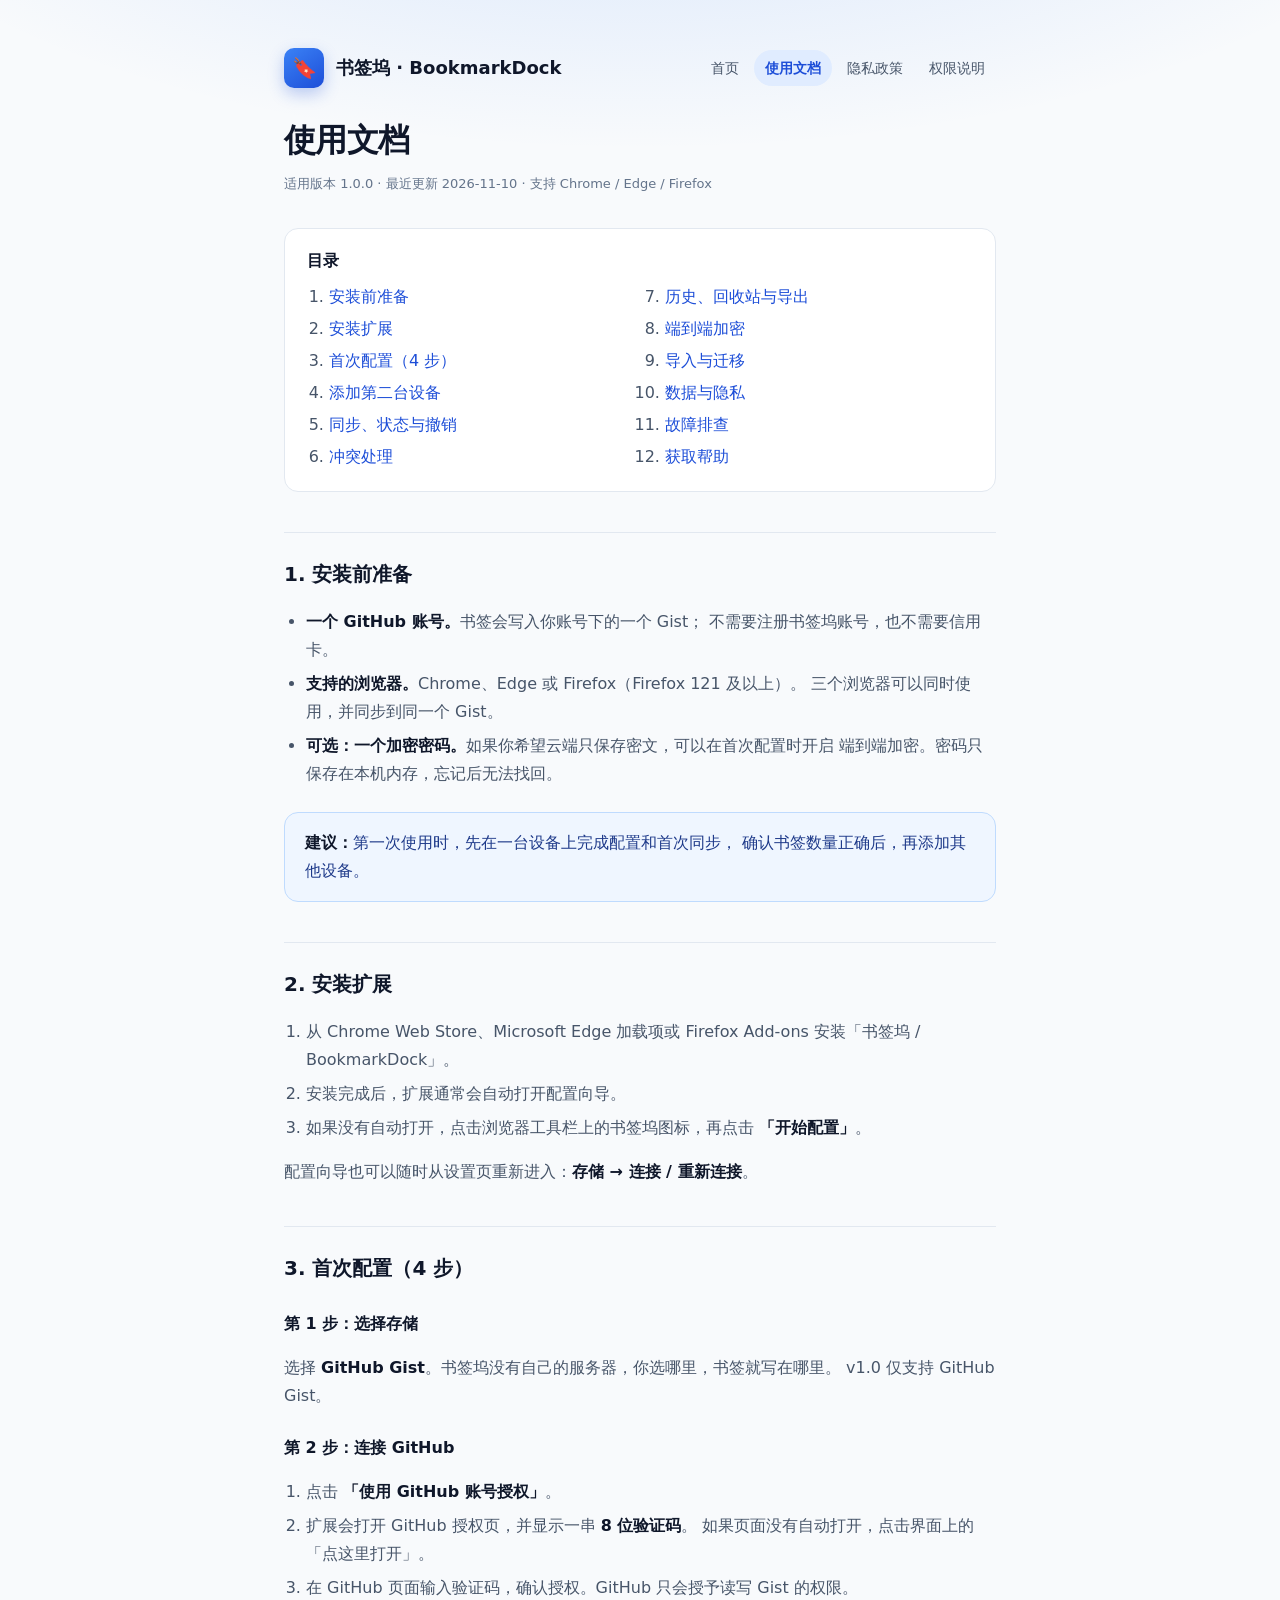
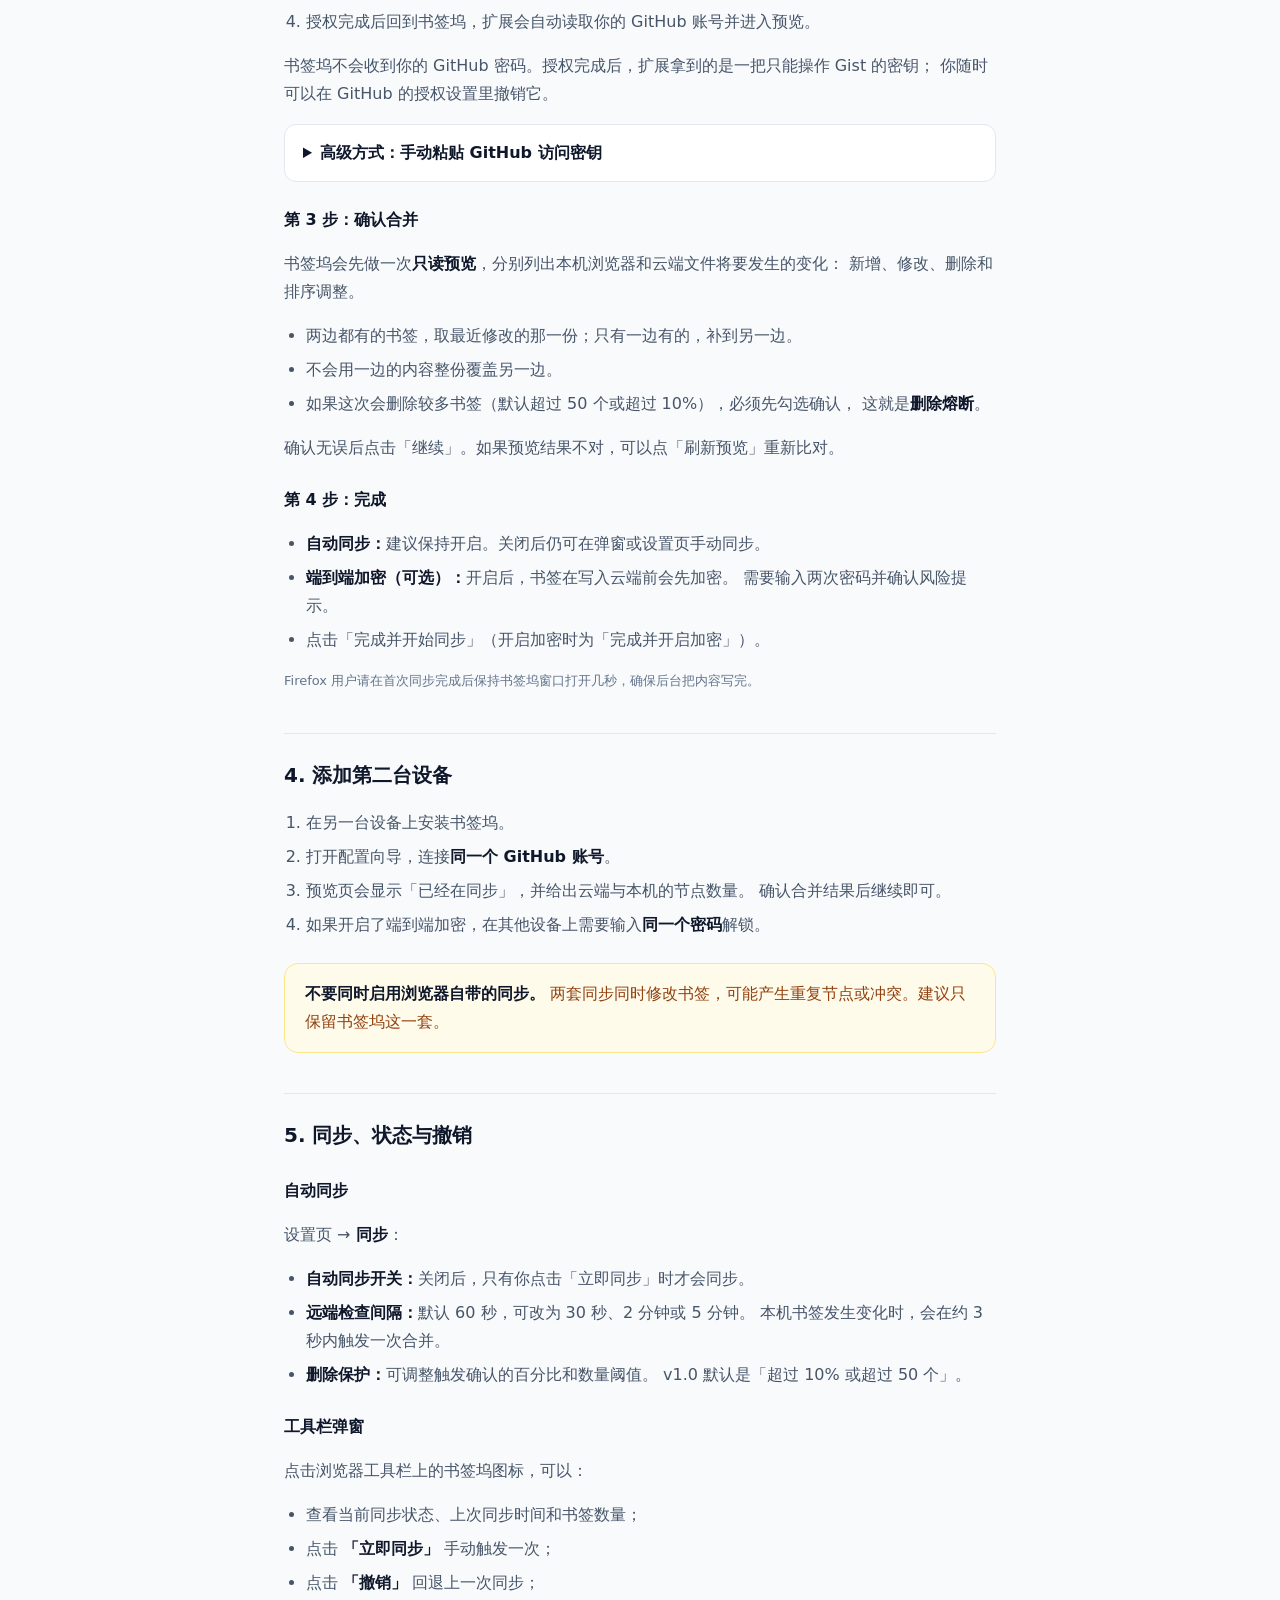
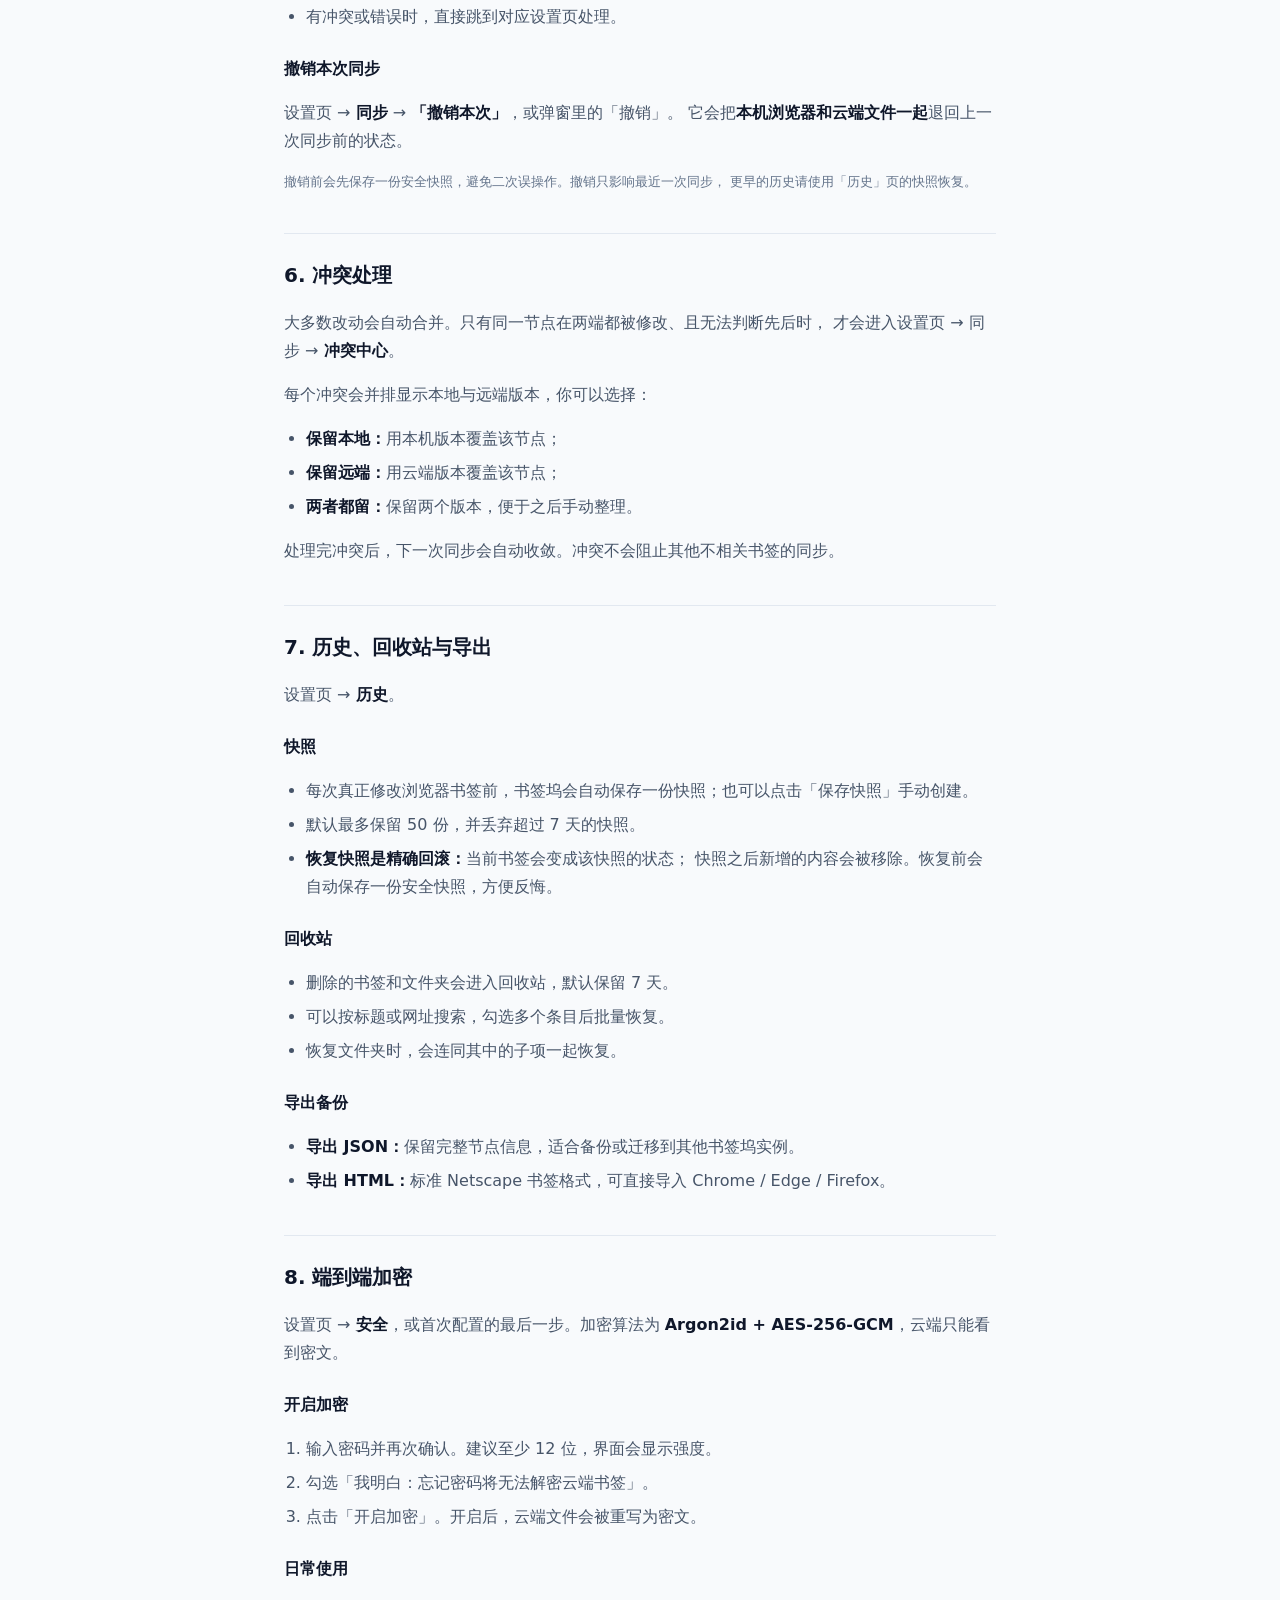
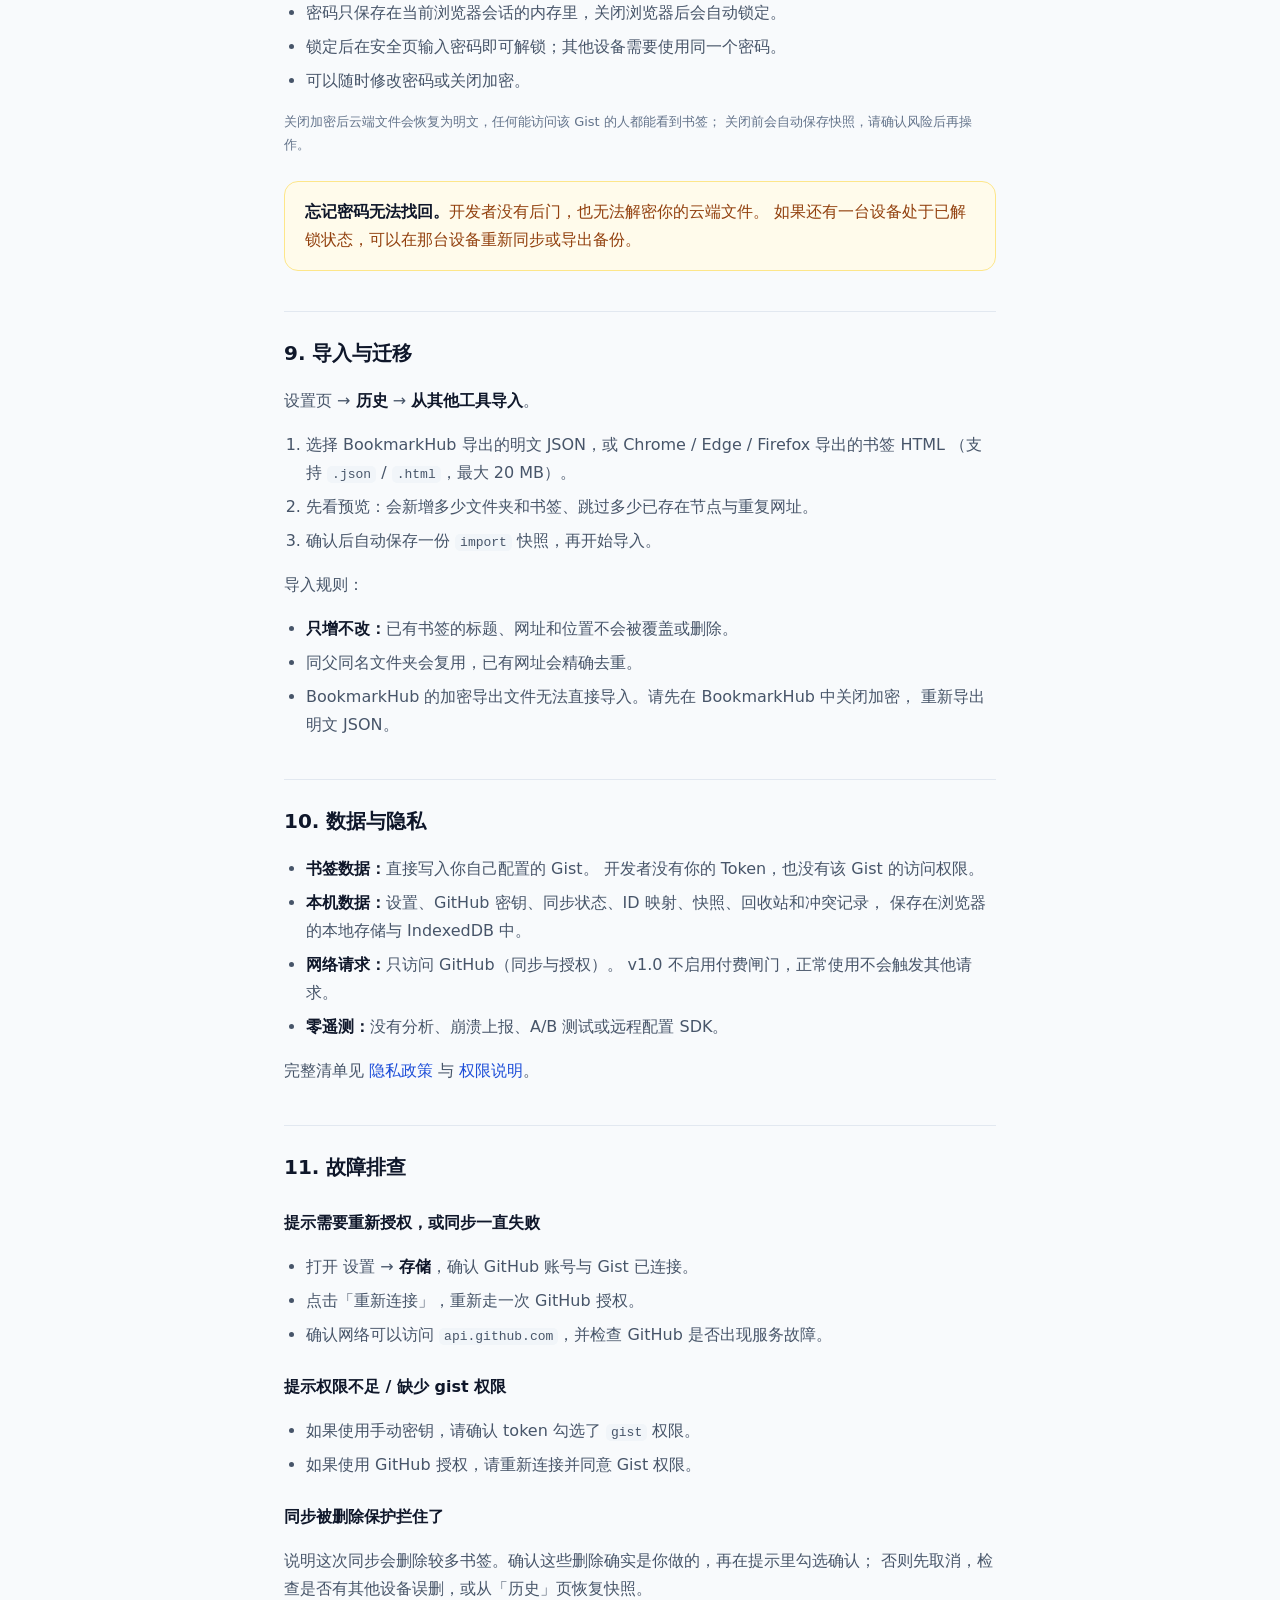
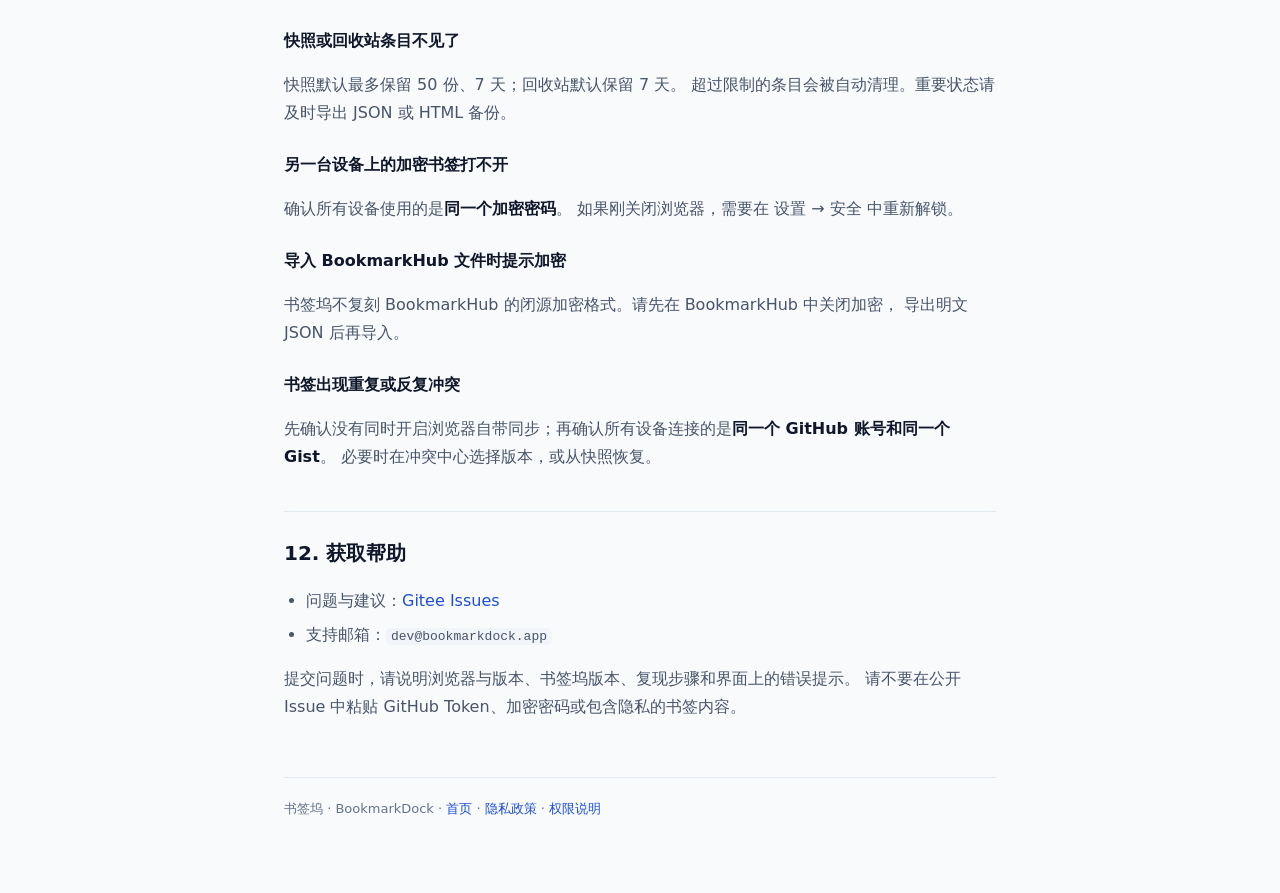
==== guide.html @ b0e182eb "docs: 书签坞项目介绍、使用文档与隐私政策" ====
<!doctype html>
<html lang="zh-CN">
  <head>
    <meta charset="utf-8" />
    <meta name="viewport" content="width=device-width, initial-scale=1" />
    <title>使用文档 · 书签坞 BookmarkDock</title>
    <meta
      name="description"
      content="书签坞完整使用文档：安装、连接 GitHub、首次同步、多设备、自动同步、冲突处理、历史与回收站、端到端加密、导入导出与故障排查。"
    />
    <link rel="stylesheet" href="./style.css" />
    <link rel="icon" href="./icon-128.png" />
  </head>
  <body>
    <main class="wrap">
      <header class="site-head">
        <a class="brand" href="./index.html">
          <span class="logo" aria-hidden="true">🔖</span>
          书签坞 · BookmarkDock
        </a>
        <nav class="nav" aria-label="站点导航">
          <a href="./index.html">首页</a>
          <a href="./guide.html" aria-current="page">使用文档</a>
          <a href="./privacy.html">隐私政策</a>
          <a href="./permissions.html">权限说明</a>
        </nav>
      </header>

      <h1>使用文档</h1>
      <p class="meta">适用版本 1.0.0 · 最近更新 2026-11-10 · 支持 Chrome / Edge / Firefox</p>

      <nav class="toc" aria-label="目录">
        <strong>目录</strong>
        <ol>
          <li><a href="#prepare">安装前准备</a></li>
          <li><a href="#install">安装扩展</a></li>
          <li><a href="#setup">首次配置（4 步）</a></li>
          <li><a href="#second-device">添加第二台设备</a></li>
          <li><a href="#sync">同步、状态与撤销</a></li>
          <li><a href="#conflict">冲突处理</a></li>
          <li><a href="#history">历史、回收站与导出</a></li>
          <li><a href="#encryption">端到端加密</a></li>
          <li><a href="#import">导入与迁移</a></li>
          <li><a href="#privacy">数据与隐私</a></li>
          <li><a href="#troubleshooting">故障排查</a></li>
          <li><a href="#help">获取帮助</a></li>
        </ol>
      </nav>

      <h2 id="prepare">1. 安装前准备</h2>
      <ul>
        <li>
          <strong>一个 GitHub 账号。</strong>书签会写入你账号下的一个 Gist；
          不需要注册书签坞账号，也不需要信用卡。
        </li>
        <li>
          <strong>支持的浏览器。</strong>Chrome、Edge 或 Firefox（Firefox 121 及以上）。
          三个浏览器可以同时使用，并同步到同一个 Gist。
        </li>
        <li>
          <strong>可选：一个加密密码。</strong>如果你希望云端只保存密文，可以在首次配置时开启
          端到端加密。密码只保存在本机内存，忘记后无法找回。
        </li>
      </ul>
      <div class="callout">
        <p>
          <strong>建议：</strong>第一次使用时，先在一台设备上完成配置和首次同步，
          确认书签数量正确后，再添加其他设备。
        </p>
      </div>

      <h2 id="install">2. 安装扩展</h2>
      <ol>
        <li>
          从 Chrome Web Store、Microsoft Edge 加载项或 Firefox Add-ons 安装「书签坞 /
          BookmarkDock」。
        </li>
        <li>安装完成后，扩展通常会自动打开配置向导。</li>
        <li>
          如果没有自动打开，点击浏览器工具栏上的书签坞图标，再点击
          <strong>「开始配置」</strong>。
        </li>
      </ol>
      <p>配置向导也可以随时从设置页重新进入：<strong>存储 → 连接 / 重新连接</strong>。</p>

      <h2 id="setup">3. 首次配置（4 步）</h2>

      <h3>第 1 步：选择存储</h3>
      <p>
        选择 <strong>GitHub Gist</strong>。书签坞没有自己的服务器，你选哪里，书签就写在哪里。 v1.0
        仅支持 GitHub Gist。
      </p>

      <h3>第 2 步：连接 GitHub</h3>
      <ol>
        <li>点击 <strong>「使用 GitHub 账号授权」</strong>。</li>
        <li>
          扩展会打开 GitHub 授权页，并显示一串 <strong>8 位验证码</strong>。
          如果页面没有自动打开，点击界面上的「点这里打开」。
        </li>
        <li>在 GitHub 页面输入验证码，确认授权。GitHub 只会授予读写 Gist 的权限。</li>
        <li>授权完成后回到书签坞，扩展会自动读取你的 GitHub 账号并进入预览。</li>
      </ol>
      <p>
        书签坞不会收到你的 GitHub 密码。授权完成后，扩展拿到的是一把只能操作 Gist 的密钥；
        你随时可以在 GitHub 的授权设置里撤销它。
      </p>

      <details>
        <summary>高级方式：手动粘贴 GitHub 访问密钥</summary>
        <ol>
          <li>
            打开 GitHub →
            <strong
              >Settings → Developer settings → Personal access tokens → Tokens (classic)</strong
            >。
          </li>
          <li>
            点击 <strong>Generate new token (classic)</strong>，只勾选 <code>gist</code> 权限。
          </li>
          <li>生成后复制密钥（只显示一次），回到书签坞粘贴并点击「连接 GitHub」。</li>
        </ol>
        <p class="note">
          密钥只保存在本机，仅用于读写你的 Gist。不要把它粘贴到聊天、截图或任何第三方网站。
        </p>
      </details>

      <h3>第 3 步：确认合并</h3>
      <p>
        书签坞会先做一次<strong>只读预览</strong>，分别列出本机浏览器和云端文件将要发生的变化：
        新增、修改、删除和排序调整。
      </p>
      <ul>
        <li>两边都有的书签，取最近修改的那一份；只有一边有的，补到另一边。</li>
        <li>不会用一边的内容整份覆盖另一边。</li>
        <li>
          如果这次会删除较多书签（默认超过 50 个或超过 10%），必须先勾选确认，
          这就是<strong>删除熔断</strong>。
        </li>
      </ul>
      <p>确认无误后点击「继续」。如果预览结果不对，可以点「刷新预览」重新比对。</p>

      <h3>第 4 步：完成</h3>
      <ul>
        <li><strong>自动同步：</strong>建议保持开启。关闭后仍可在弹窗或设置页手动同步。</li>
        <li>
          <strong>端到端加密（可选）：</strong>开启后，书签在写入云端前会先加密。
          需要输入两次密码并确认风险提示。
        </li>
        <li>点击「完成并开始同步」（开启加密时为「完成并开启加密」）。</li>
      </ul>
      <p class="note">Firefox 用户请在首次同步完成后保持书签坞窗口打开几秒，确保后台把内容写完。</p>

      <h2 id="second-device">4. 添加第二台设备</h2>
      <ol>
        <li>在另一台设备上安装书签坞。</li>
        <li>打开配置向导，连接<strong>同一个 GitHub 账号</strong>。</li>
        <li>预览页会显示「已经在同步」，并给出云端与本机的节点数量。 确认合并结果后继续即可。</li>
        <li>如果开启了端到端加密，在其他设备上需要输入<strong>同一个密码</strong>解锁。</li>
      </ol>
      <div class="callout warn">
        <p>
          <strong>不要同时启用浏览器自带的同步。</strong>
          两套同步同时修改书签，可能产生重复节点或冲突。建议只保留书签坞这一套。
        </p>
      </div>

      <h2 id="sync">5. 同步、状态与撤销</h2>

      <h3>自动同步</h3>
      <p>设置页 → <strong>同步</strong>：</p>
      <ul>
        <li><strong>自动同步开关：</strong>关闭后，只有你点击「立即同步」时才会同步。</li>
        <li>
          <strong>远端检查间隔：</strong>默认 60 秒，可改为 30 秒、2 分钟或 5 分钟。
          本机书签发生变化时，会在约 3 秒内触发一次合并。
        </li>
        <li>
          <strong>删除保护：</strong>可调整触发确认的百分比和数量阈值。 v1.0 默认是「超过 10% 或超过
          50 个」。
        </li>
      </ul>

      <h3>工具栏弹窗</h3>
      <p>点击浏览器工具栏上的书签坞图标，可以：</p>
      <ul>
        <li>查看当前同步状态、上次同步时间和书签数量；</li>
        <li>点击 <strong>「立即同步」</strong> 手动触发一次；</li>
        <li>点击 <strong>「撤销」</strong> 回退上一次同步；</li>
        <li>有冲突或错误时，直接跳到对应设置页处理。</li>
      </ul>

      <h3>撤销本次同步</h3>
      <p>
        设置页 → <strong>同步</strong> → <strong>「撤销本次」</strong>，或弹窗里的「撤销」。
        它会把<strong>本机浏览器和云端文件一起</strong>退回上一次同步前的状态。
      </p>
      <p class="note">
        撤销前会先保存一份安全快照，避免二次误操作。撤销只影响最近一次同步，
        更早的历史请使用「历史」页的快照恢复。
      </p>

      <h2 id="conflict">6. 冲突处理</h2>
      <p>
        大多数改动会自动合并。只有同一节点在两端都被修改、且无法判断先后时， 才会进入设置页 → 同步 →
        <strong>冲突中心</strong>。
      </p>
      <p>每个冲突会并排显示本地与远端版本，你可以选择：</p>
      <ul>
        <li><strong>保留本地：</strong>用本机版本覆盖该节点；</li>
        <li><strong>保留远端：</strong>用云端版本覆盖该节点；</li>
        <li><strong>两者都留：</strong>保留两个版本，便于之后手动整理。</li>
      </ul>
      <p>处理完冲突后，下一次同步会自动收敛。冲突不会阻止其他不相关书签的同步。</p>

      <h2 id="history">7. 历史、回收站与导出</h2>
      <p>设置页 → <strong>历史</strong>。</p>

      <h3>快照</h3>
      <ul>
        <li>
          每次真正修改浏览器书签前，书签坞会自动保存一份快照；也可以点击「保存快照」手动创建。
        </li>
        <li>默认最多保留 50 份，并丢弃超过 7 天的快照。</li>
        <li>
          <strong>恢复快照是精确回滚：</strong>当前书签会变成该快照的状态；
          快照之后新增的内容会被移除。恢复前会自动保存一份安全快照，方便反悔。
        </li>
      </ul>

      <h3>回收站</h3>
      <ul>
        <li>删除的书签和文件夹会进入回收站，默认保留 7 天。</li>
        <li>可以按标题或网址搜索，勾选多个条目后批量恢复。</li>
        <li>恢复文件夹时，会连同其中的子项一起恢复。</li>
      </ul>

      <h3>导出备份</h3>
      <ul>
        <li><strong>导出 JSON：</strong>保留完整节点信息，适合备份或迁移到其他书签坞实例。</li>
        <li>
          <strong>导出 HTML：</strong>标准 Netscape 书签格式，可直接导入 Chrome / Edge / Firefox。
        </li>
      </ul>

      <h2 id="encryption">8. 端到端加密</h2>
      <p>
        设置页 → <strong>安全</strong>，或首次配置的最后一步。加密算法为
        <strong>Argon2id + AES-256-GCM</strong>，云端只能看到密文。
      </p>

      <h3>开启加密</h3>
      <ol>
        <li>输入密码并再次确认。建议至少 12 位，界面会显示强度。</li>
        <li>勾选「我明白：忘记密码将无法解密云端书签」。</li>
        <li>点击「开启加密」。开启后，云端文件会被重写为密文。</li>
      </ol>

      <h3>日常使用</h3>
      <ul>
        <li>密码只保存在当前浏览器会话的内存里，关闭浏览器后会自动锁定。</li>
        <li>锁定后在安全页输入密码即可解锁；其他设备需要使用同一个密码。</li>
        <li>可以随时修改密码或关闭加密。</li>
      </ul>
      <p class="note">
        关闭加密后云端文件会恢复为明文，任何能访问该 Gist 的人都能看到书签；
        关闭前会自动保存快照，请确认风险后再操作。
      </p>

      <div class="callout warn">
        <p>
          <strong>忘记密码无法找回。</strong>开发者没有后门，也无法解密你的云端文件。
          如果还有一台设备处于已解锁状态，可以在那台设备重新同步或导出备份。
        </p>
      </div>

      <h2 id="import">9. 导入与迁移</h2>
      <p>设置页 → <strong>历史</strong> → <strong>从其他工具导入</strong>。</p>
      <ol>
        <li>
          选择 BookmarkHub 导出的明文 JSON，或 Chrome / Edge / Firefox 导出的书签 HTML （支持
          <code>.json</code> / <code>.html</code>，最大 20 MB）。
        </li>
        <li>先看预览：会新增多少文件夹和书签、跳过多少已存在节点与重复网址。</li>
        <li>确认后自动保存一份 <code>import</code> 快照，再开始导入。</li>
      </ol>
      <p>导入规则：</p>
      <ul>
        <li><strong>只增不改：</strong>已有书签的标题、网址和位置不会被覆盖或删除。</li>
        <li>同父同名文件夹会复用，已有网址会精确去重。</li>
        <li>
          BookmarkHub 的加密导出文件无法直接导入。请先在 BookmarkHub 中关闭加密， 重新导出明文
          JSON。
        </li>
      </ul>

      <h2 id="privacy">10. 数据与隐私</h2>
      <ul>
        <li>
          <strong>书签数据：</strong>直接写入你自己配置的 Gist。 开发者没有你的 Token，也没有该 Gist
          的访问权限。
        </li>
        <li>
          <strong>本机数据：</strong>设置、GitHub 密钥、同步状态、ID 映射、快照、回收站和冲突记录，
          保存在浏览器的本地存储与 IndexedDB 中。
        </li>
        <li>
          <strong>网络请求：</strong>只访问 GitHub（同步与授权）。 v1.0
          不启用付费闸门，正常使用不会触发其他请求。
        </li>
        <li><strong>零遥测：</strong>没有分析、崩溃上报、A/B 测试或远程配置 SDK。</li>
      </ul>
      <p>
        完整清单见 <a href="./privacy.html">隐私政策</a> 与
        <a href="./permissions.html">权限说明</a>。
      </p>

      <h2 id="troubleshooting">11. 故障排查</h2>

      <h3>提示需要重新授权，或同步一直失败</h3>
      <ul>
        <li>打开 设置 → <strong>存储</strong>，确认 GitHub 账号与 Gist 已连接。</li>
        <li>点击「重新连接」，重新走一次 GitHub 授权。</li>
        <li>确认网络可以访问 <code>api.github.com</code>，并检查 GitHub 是否出现服务故障。</li>
      </ul>

      <h3>提示权限不足 / 缺少 gist 权限</h3>
      <ul>
        <li>如果使用手动密钥，请确认 token 勾选了 <code>gist</code> 权限。</li>
        <li>如果使用 GitHub 授权，请重新连接并同意 Gist 权限。</li>
      </ul>

      <h3>同步被删除保护拦住了</h3>
      <p>
        说明这次同步会删除较多书签。确认这些删除确实是你做的，再在提示里勾选确认；
        否则先取消，检查是否有其他设备误删，或从「历史」页恢复快照。
      </p>

      <h3>快照或回收站条目不见了</h3>
      <p>
        快照默认最多保留 50 份、7 天；回收站默认保留 7 天。
        超过限制的条目会被自动清理。重要状态请及时导出 JSON 或 HTML 备份。
      </p>

      <h3>另一台设备上的加密书签打不开</h3>
      <p>
        确认所有设备使用的是<strong>同一个加密密码</strong>。 如果刚关闭浏览器，需要在 设置 → 安全
        中重新解锁。
      </p>

      <h3>导入 BookmarkHub 文件时提示加密</h3>
      <p>
        书签坞不复刻 BookmarkHub 的闭源加密格式。请先在 BookmarkHub 中关闭加密， 导出明文 JSON
        后再导入。
      </p>

      <h3>书签出现重复或反复冲突</h3>
      <p>
        先确认没有同时开启浏览器自带同步；再确认所有设备连接的是<strong
          >同一个 GitHub 账号和同一个 Gist</strong
        >。 必要时在冲突中心选择版本，或从快照恢复。
      </p>

      <h2 id="help">12. 获取帮助</h2>
      <ul>
        <li>
          问题与建议：<a href="https://gitee.com/sunnice/book-mark-sync/issues">Gitee Issues</a>
        </li>
        <li>支持邮箱：<code>dev@bookmarkdock.app</code></li>
      </ul>
      <p>
        提交问题时，请说明浏览器与版本、书签坞版本、复现步骤和界面上的错误提示。 请不要在公开 Issue
        中粘贴 GitHub Token、加密密码或包含隐私的书签内容。
      </p>

      <footer>
        书签坞 · BookmarkDock · <a href="./index.html">首页</a> ·
        <a href="./privacy.html">隐私政策</a> ·
        <a href="./permissions.html">权限说明</a>
      </footer>
    </main>
  </body>
</html>
---- style.css ----
:root {
  color-scheme: light;
  --brand: #2f7cf6;
  --brand-dark: #1d4ed8;
  --ink: #0f172a;
  --ink-soft: #475569;
  --line: #e2e8f0;
  --bg: #f8fafc;
}

* {
  box-sizing: border-box;
}

html {
  -webkit-text-size-adjust: 100%;
}

body {
  margin: 0;
  background:
    radial-gradient(1200px 500px at 50% -200px, rgba(47, 124, 246, 0.18), transparent 70%),
    var(--bg);
  color: var(--ink);
  font-family:
    'Segoe UI', 'PingFang SC', 'Hiragino Sans GB', 'Microsoft YaHei', system-ui, sans-serif;
  line-height: 1.75;
  font-size: 16px;
}

a {
  color: var(--brand-dark);
  text-decoration: none;
}

a:hover {
  text-decoration: underline;
}

.wrap {
  max-width: 760px;
  margin: 0 auto;
  padding: 48px 24px 72px;
}

.brand {
  display: inline-flex;
  align-items: center;
  gap: 12px;
  margin-bottom: 28px;
  color: var(--ink);
  font-weight: 700;
  font-size: 18px;
}

.brand:hover {
  text-decoration: none;
}

.logo {
  width: 40px;
  height: 40px;
  border-radius: 10px;
  background: linear-gradient(145deg, #3b82f6, #1d4ed8);
  display: grid;
  place-items: center;
  color: #fff;
  font-size: 20px;
  box-shadow: 0 6px 16px rgba(29, 78, 216, 0.28);
}

h1 {
  font-size: 32px;
  line-height: 1.25;
  margin: 0 0 8px;
  letter-spacing: -0.02em;
}

h2 {
  font-size: 20px;
  margin: 40px 0 12px;
  padding-top: 24px;
  border-top: 1px solid var(--line);
}

h3 {
  font-size: 16px;
  margin: 24px 0 6px;
}

p,
li {
  color: var(--ink-soft);
}

ul,
ol {
  padding-left: 22px;
}

li + li {
  margin-top: 6px;
}

strong {
  color: var(--ink);
}

.lead {
  font-size: 17px;
  color: var(--ink-soft);
  margin-top: 4px;
}

.meta {
  font-size: 13px;
  color: #64748b;
  margin-bottom: 32px;
}

.card {
  background: #fff;
  border: 1px solid var(--line);
  border-radius: 16px;
  padding: 24px 24px 8px;
  box-shadow: 0 1px 2px rgba(15, 23, 42, 0.04);
}

.callout {
  background: #eff6ff;
  border: 1px solid #bfdbfe;
  border-radius: 14px;
  padding: 16px 20px;
  margin: 24px 0;
}

.callout p {
  margin: 0;
  color: #1e3a8a;
}

.grid {
  display: grid;
  grid-template-columns: repeat(auto-fit, minmax(220px, 1fr));
  gap: 16px;
  margin: 28px 0 8px;
}

.tile {
  background: #fff;
  border: 1px solid var(--line);
  border-radius: 14px;
  padding: 18px 20px;
}

.tile h3 {
  margin: 0 0 6px;
}

.tile p {
  margin: 0;
  font-size: 14px;
}

table {
  width: 100%;
  border-collapse: collapse;
  font-size: 14px;
  margin: 12px 0 4px;
}

th,
td {
  text-align: left;
  padding: 10px 12px;
  border-bottom: 1px solid var(--line);
  vertical-align: top;
}

th {
  color: var(--ink);
  font-weight: 600;
  background: #f8fafc;
}

code {
  font-family: ui-monospace, SFMono-Regular, Consolas, monospace;
  font-size: 13px;
  background: #f1f5f9;
  border-radius: 5px;
  padding: 1px 5px;
}

footer {
  margin-top: 56px;
  padding-top: 20px;
  border-top: 1px solid var(--line);
  font-size: 13px;
  color: #64748b;
}

.lang {
  font-size: 13px;
  margin-bottom: 28px;
}

/* ---------- 站点导航 ---------- */

.site-head {
  display: flex;
  flex-wrap: wrap;
  align-items: center;
  justify-content: space-between;
  gap: 12px 24px;
  margin-bottom: 32px;
}

.site-head .brand {
  margin-bottom: 0;
}

.nav {
  display: flex;
  flex-wrap: wrap;
  gap: 4px;
  font-size: 14px;
}

.nav a {
  padding: 6px 11px;
  border-radius: 999px;
  color: var(--ink-soft);
}

.nav a:hover {
  background: #eef2ff;
  color: var(--brand-dark);
  text-decoration: none;
}

.nav a[aria-current='page'] {
  background: #e0ecff;
  color: var(--brand-dark);
  font-weight: 600;
}

/* ---------- 首页 ---------- */

.hero {
  padding: 8px 0 4px;
}

.eyebrow {
  display: inline-block;
  margin-bottom: 12px;
  padding: 4px 10px;
  border-radius: 999px;
  background: #e0ecff;
  color: var(--brand-dark);
  font-size: 12px;
  font-weight: 600;
}

.hero h1 {
  font-size: 40px;
  max-width: 680px;
}

.hero .lead {
  max-width: 680px;
  font-size: 18px;
}

.actions {
  display: flex;
  flex-wrap: wrap;
  gap: 10px;
  margin: 24px 0 10px;
}

.btn {
  display: inline-flex;
  align-items: center;
  justify-content: center;
  padding: 10px 18px;
  border: 1px solid transparent;
  border-radius: 10px;
  font-size: 14px;
  font-weight: 600;
  line-height: 1.4;
}

.btn:hover {
  text-decoration: none;
}

.btn-primary {
  background: var(--brand);
  color: #fff;
  box-shadow: 0 6px 16px rgba(29, 78, 216, 0.22);
}

.btn-primary:hover {
  background: var(--brand-dark);
  color: #fff;
}

.btn-secondary {
  background: #fff;
  border-color: var(--line);
  color: var(--ink);
}

.btn-secondary:hover {
  background: #f8fafc;
}

/* ---------- 步骤 / 功能 / 截图 ---------- */

.steps {
  counter-reset: step;
  display: grid;
  gap: 12px;
  padding: 0;
  margin: 20px 0;
  list-style: none;
}

.steps li {
  position: relative;
  margin: 0;
  padding: 16px 18px 16px 58px;
  background: #fff;
  border: 1px solid var(--line);
  border-radius: 14px;
}

.steps li::before {
  counter-increment: step;
  content: counter(step);
  position: absolute;
  top: 16px;
  left: 18px;
  display: grid;
  width: 26px;
  height: 26px;
  place-items: center;
  border-radius: 50%;
  background: #e0ecff;
  color: var(--brand-dark);
  font-size: 13px;
  font-weight: 700;
}

.steps strong {
  display: block;
  margin-bottom: 2px;
}

.steps p {
  margin: 0;
  font-size: 14px;
}

.features {
  padding: 0;
  list-style: none;
}

.features li {
  position: relative;
  padding-left: 26px;
}

.features li::before {
  content: '✓';
  position: absolute;
  left: 0;
  color: #059669;
  font-weight: 700;
}

.shots {
  display: grid;
  gap: 22px;
  margin: 24px 0;
}

.shot {
  margin: 0;
}

.shot img {
  display: block;
  width: 100%;
  height: auto;
  border: 1px solid var(--line);
  border-radius: 14px;
  box-shadow: 0 10px 30px rgba(15, 23, 42, 0.08);
}

.shot figcaption {
  margin-top: 7px;
  font-size: 13px;
  color: #64748b;
}

/* ---------- 目录 / 问答 / 提示 ---------- */

.toc {
  margin: 24px 0 8px;
  padding: 18px 22px;
  background: #fff;
  border: 1px solid var(--line);
  border-radius: 14px;
}

.toc ol {
  margin: 8px 0 0;
  columns: 2;
  column-gap: 28px;
}

.toc li + li {
  margin-top: 4px;
}

.faq details,
details {
  margin: 10px 0;
  padding: 14px 18px;
  background: #fff;
  border: 1px solid var(--line);
  border-radius: 12px;
}

details summary {
  cursor: pointer;
  color: var(--ink);
  font-weight: 600;
}

details > p,
details > ul,
details > ol {
  margin-bottom: 0;
}

.note {
  font-size: 13px;
  color: #64748b;
}

.callout.warn {
  background: #fffbeb;
  border-color: #fde68a;
}

.callout.warn p {
  color: #92400e;
}

@media (max-width: 520px) {
  .wrap {
    padding: 32px 18px 56px;
  }

  h1 {
    font-size: 26px;
  }

  .hero h1 {
    font-size: 30px;
  }

  .toc ol {
    columns: 1;
  }
}
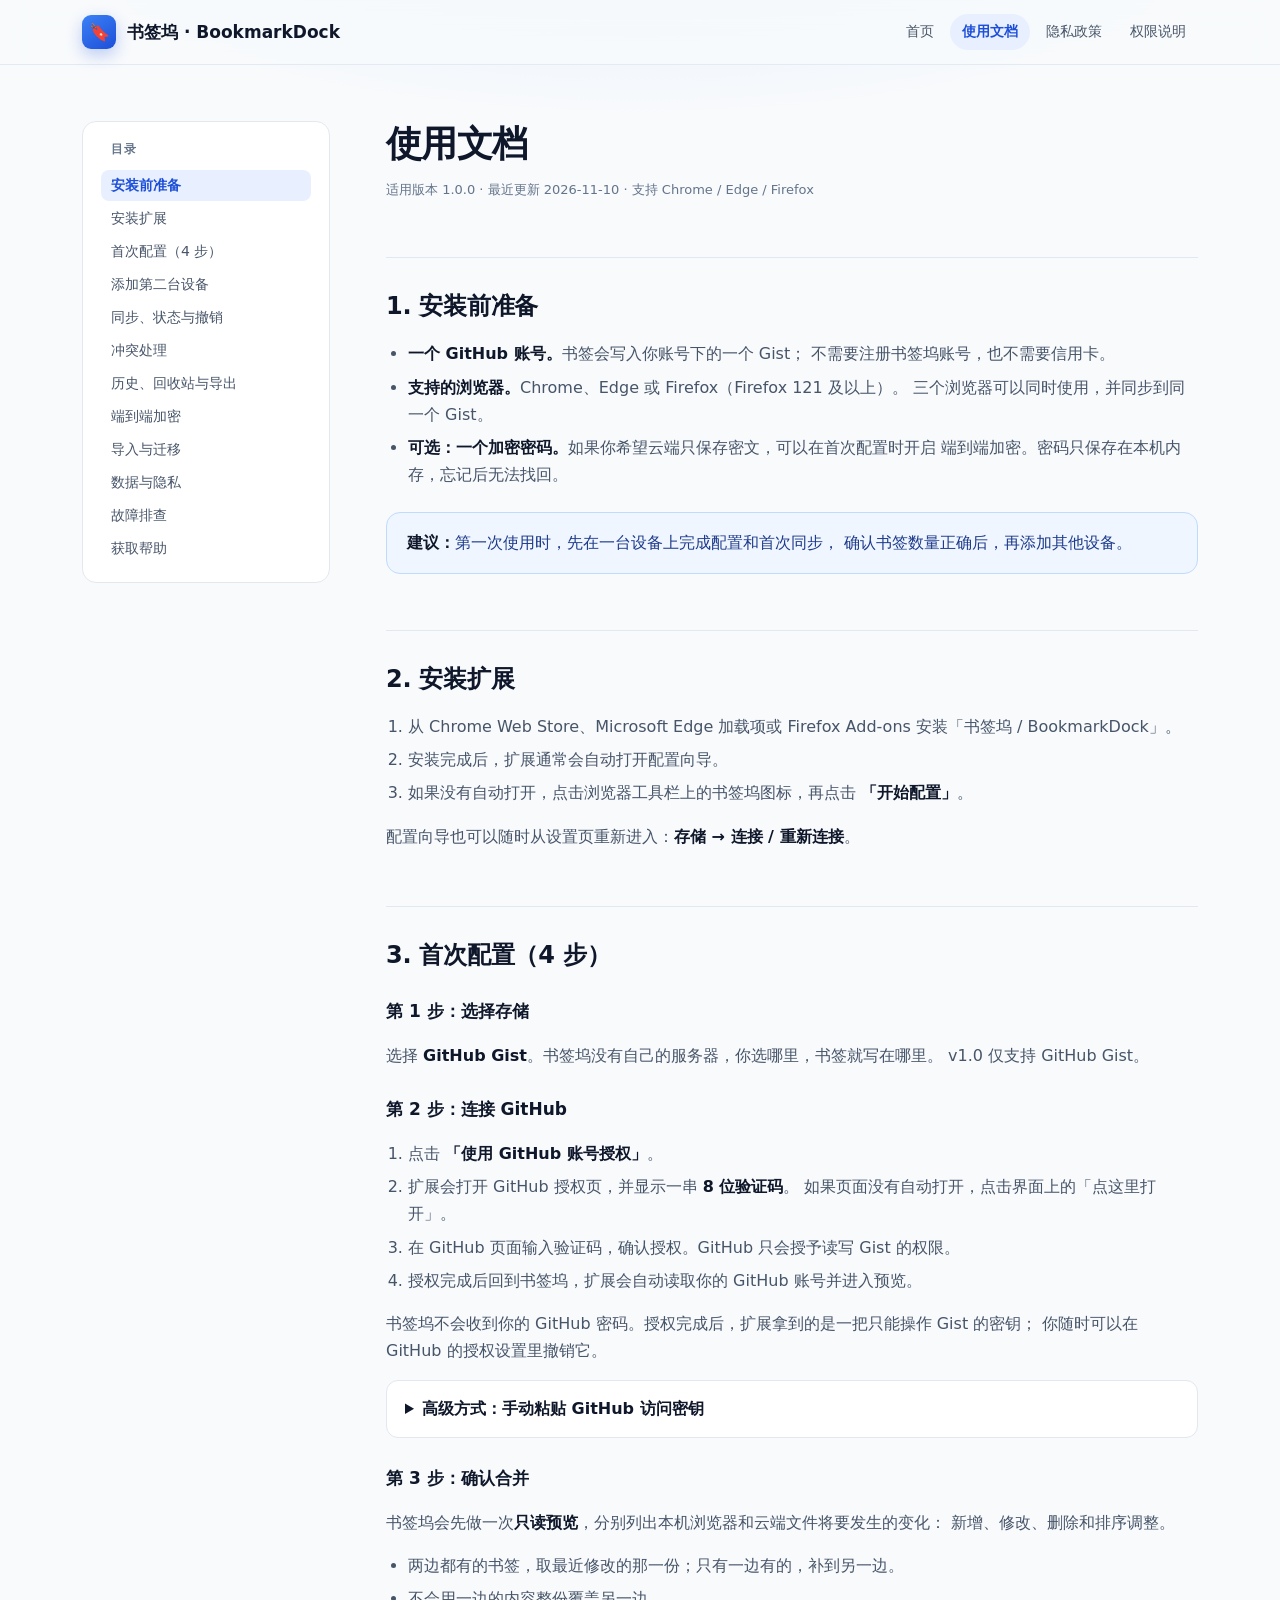
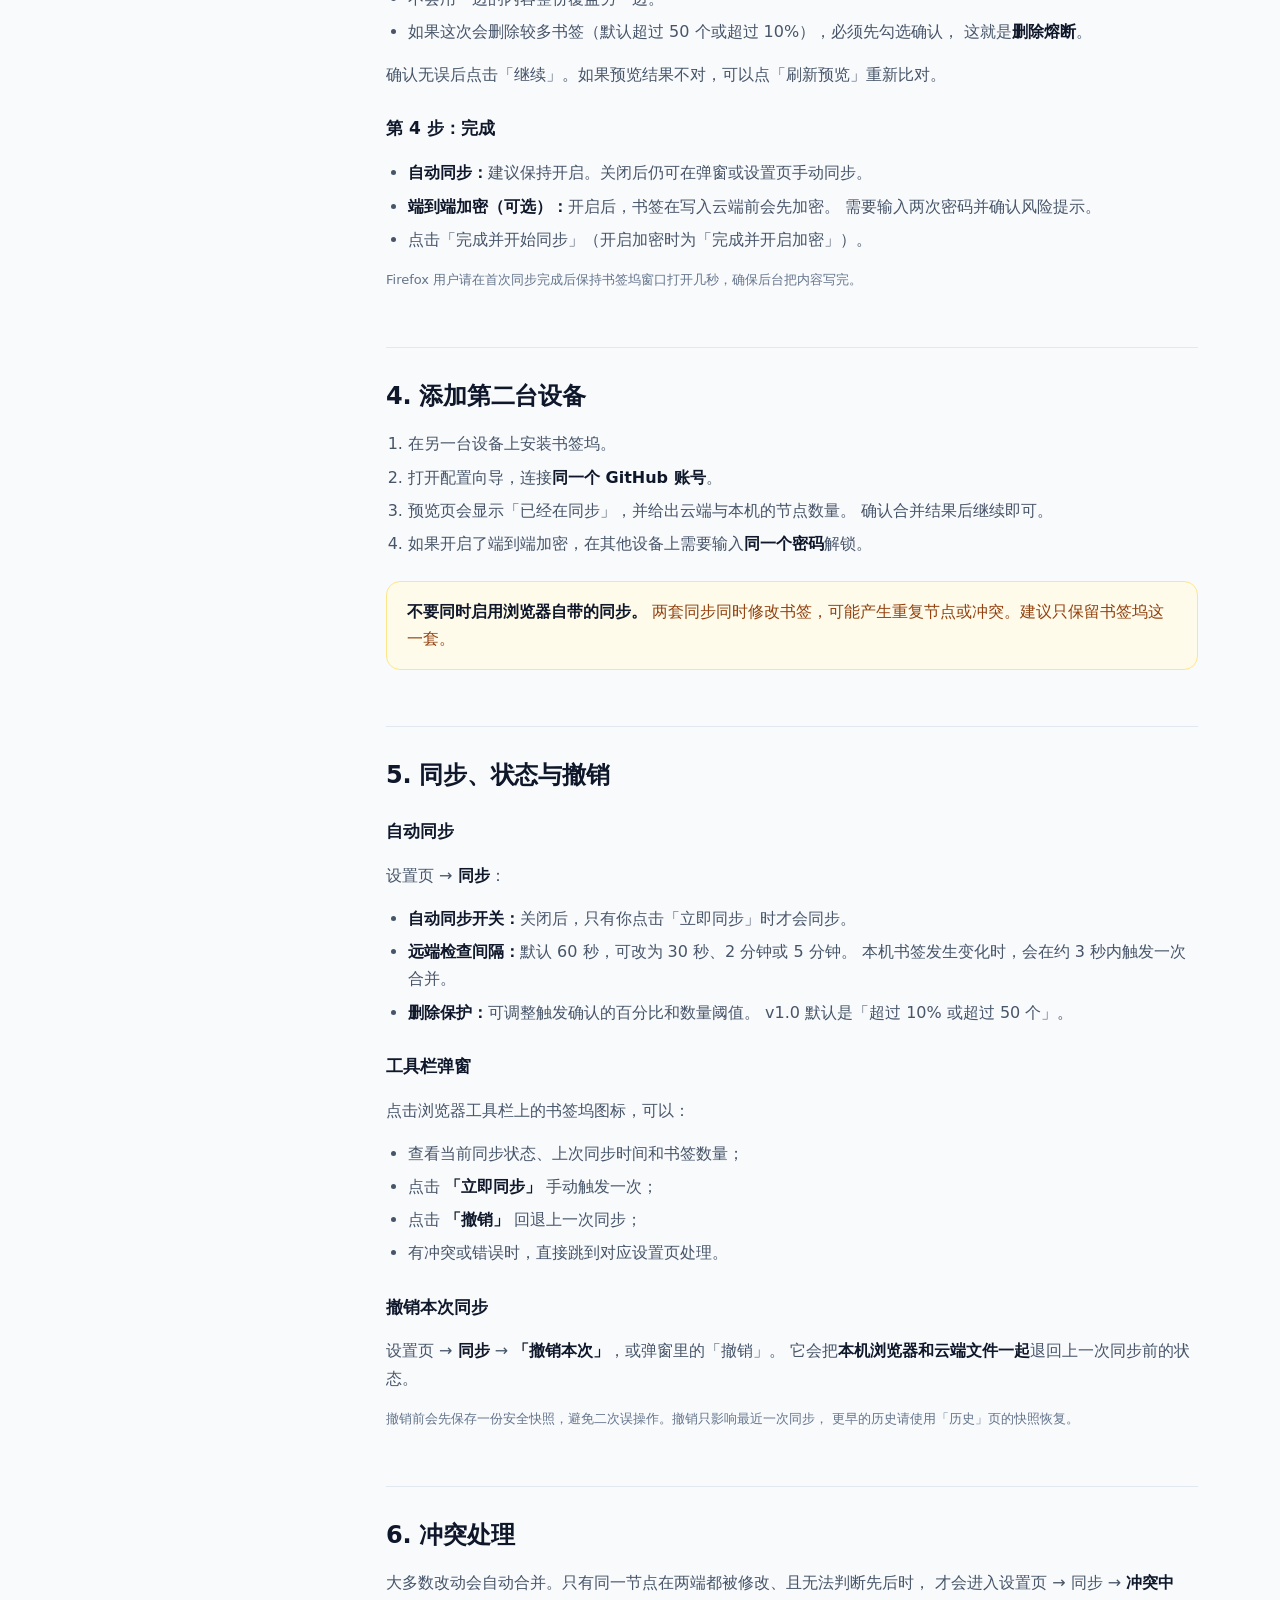
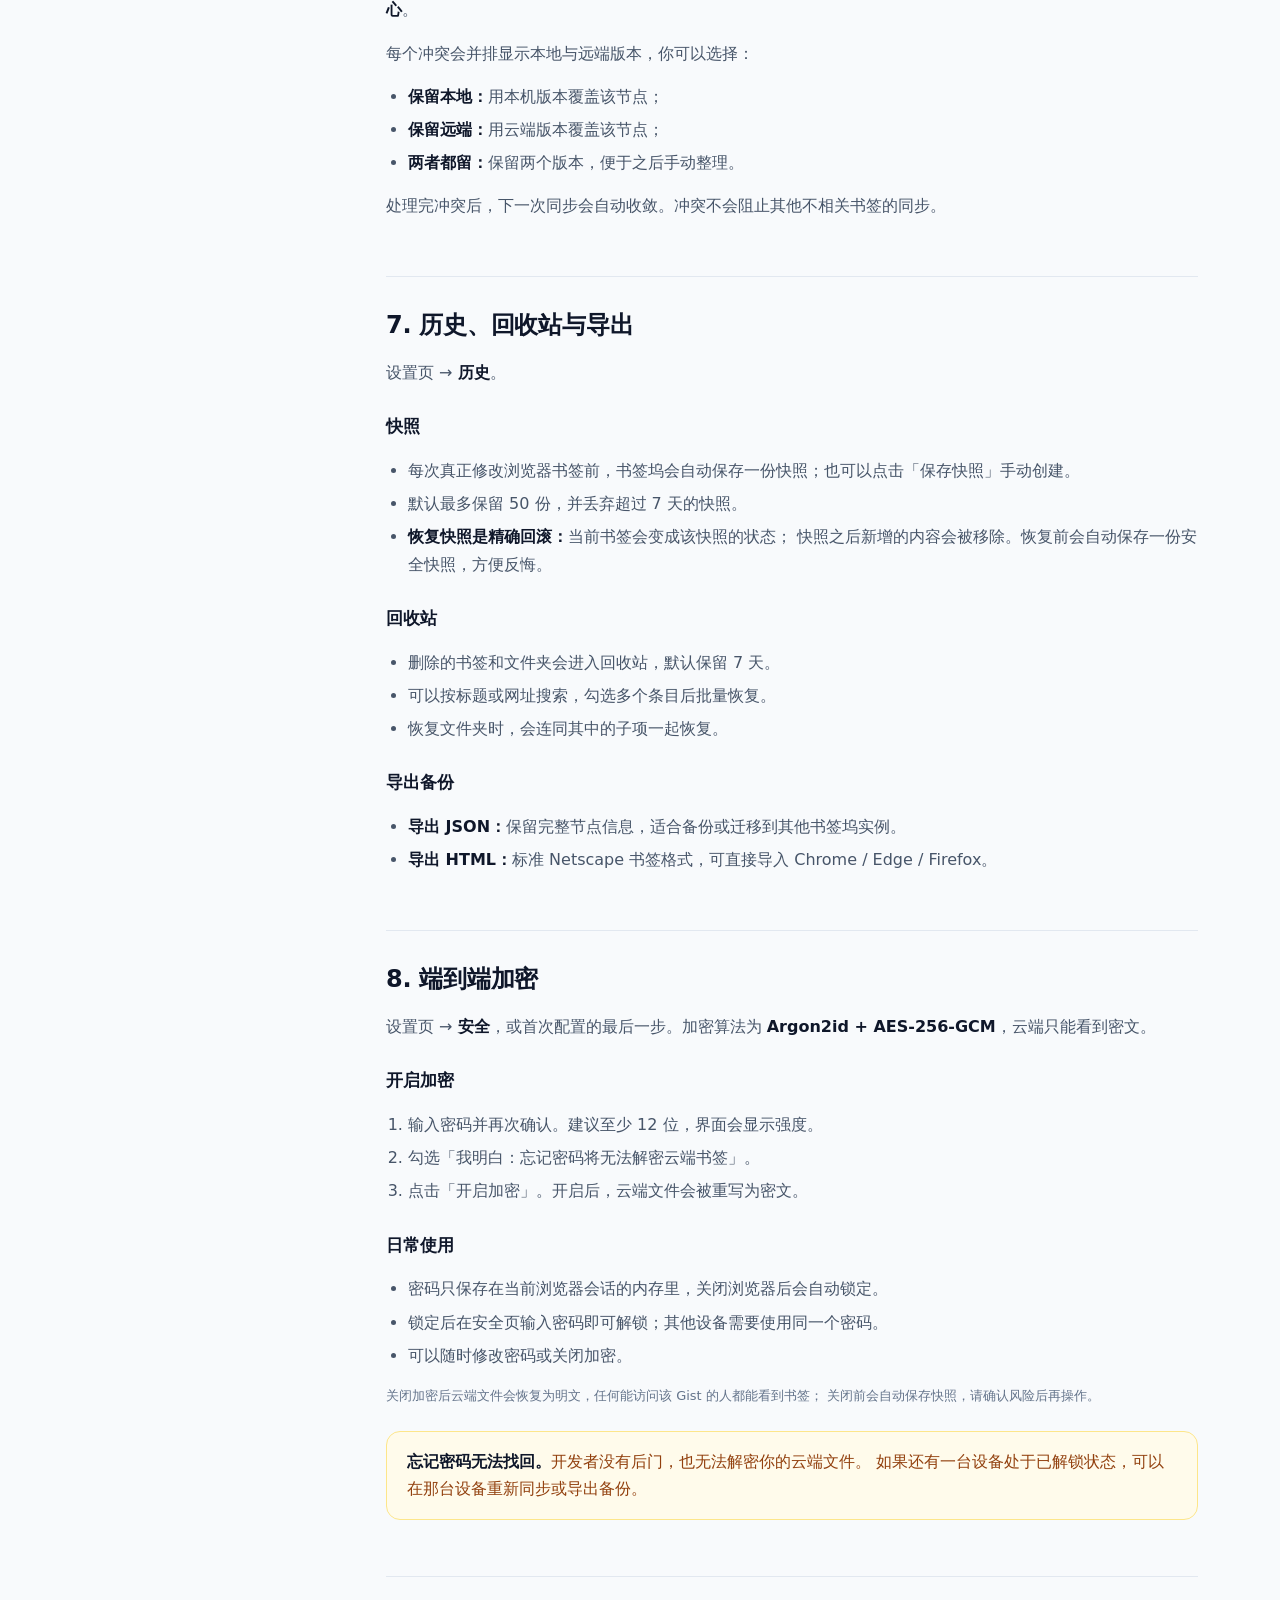
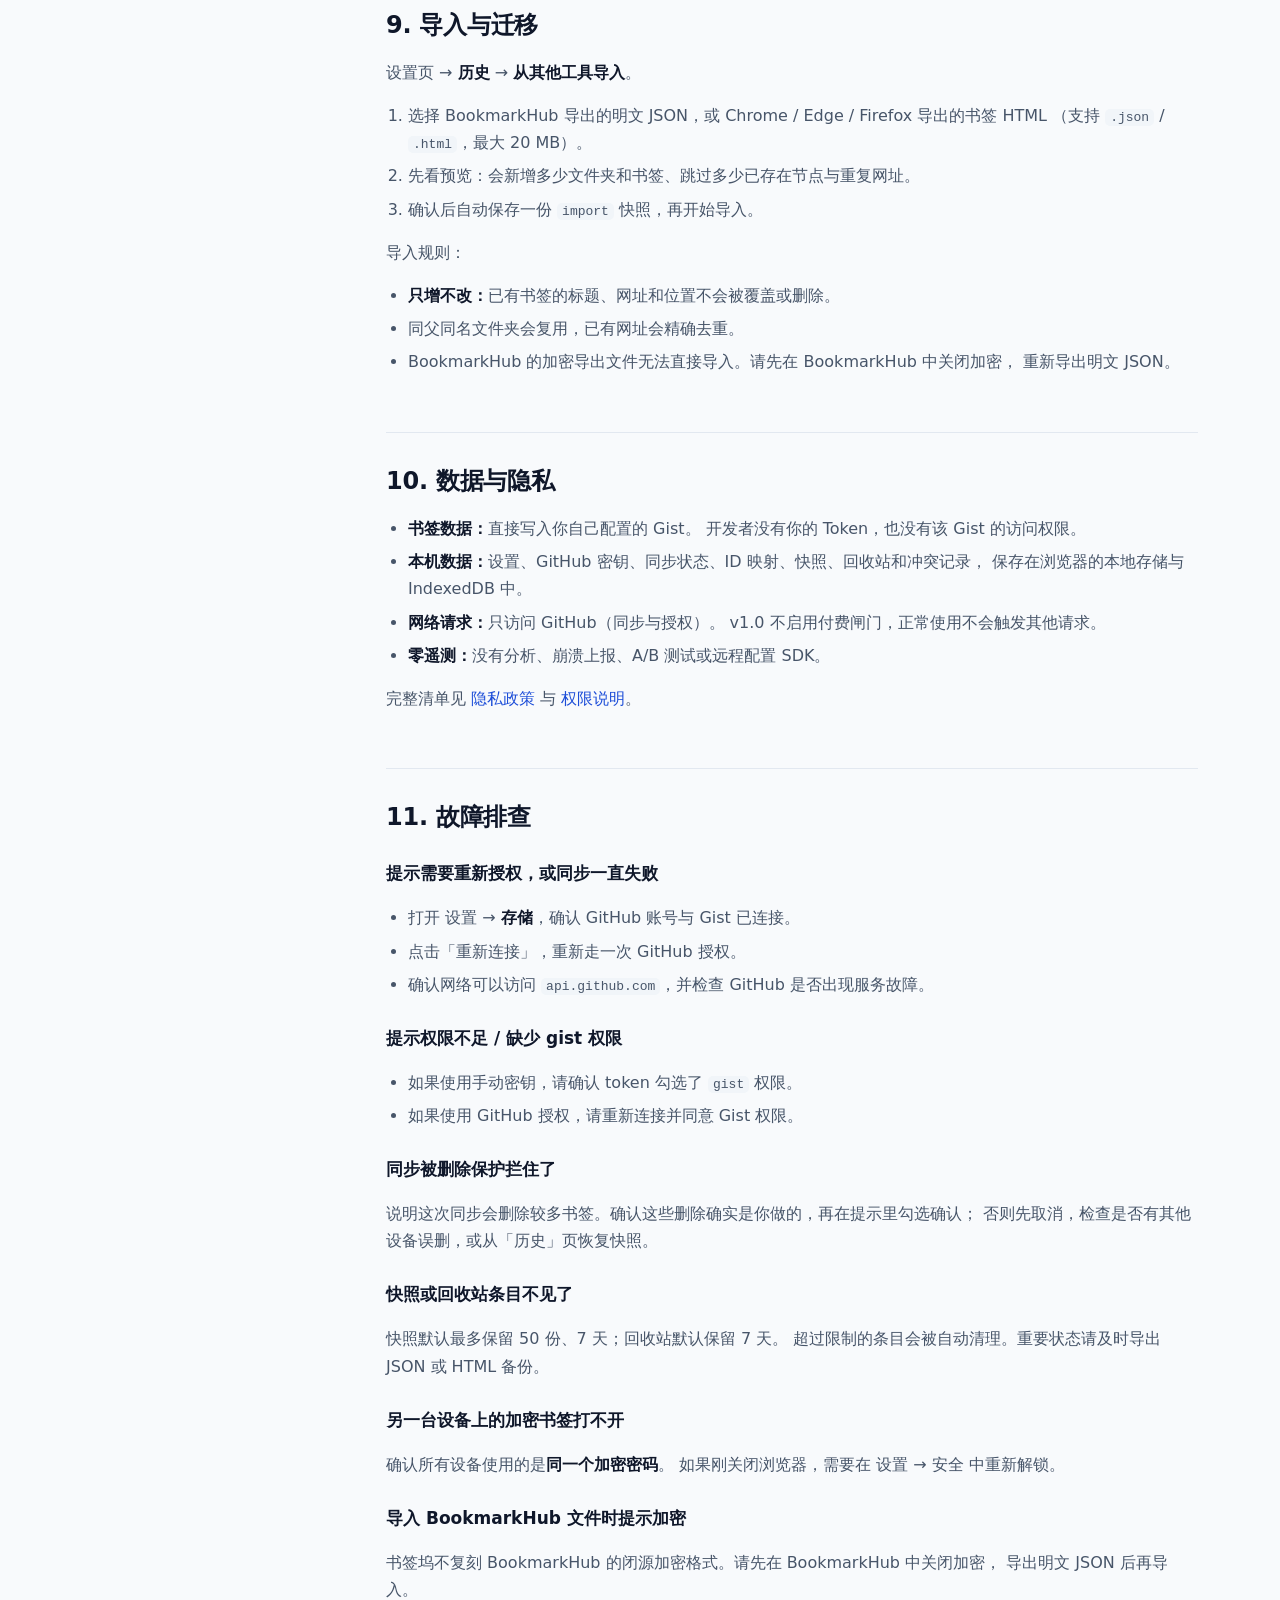
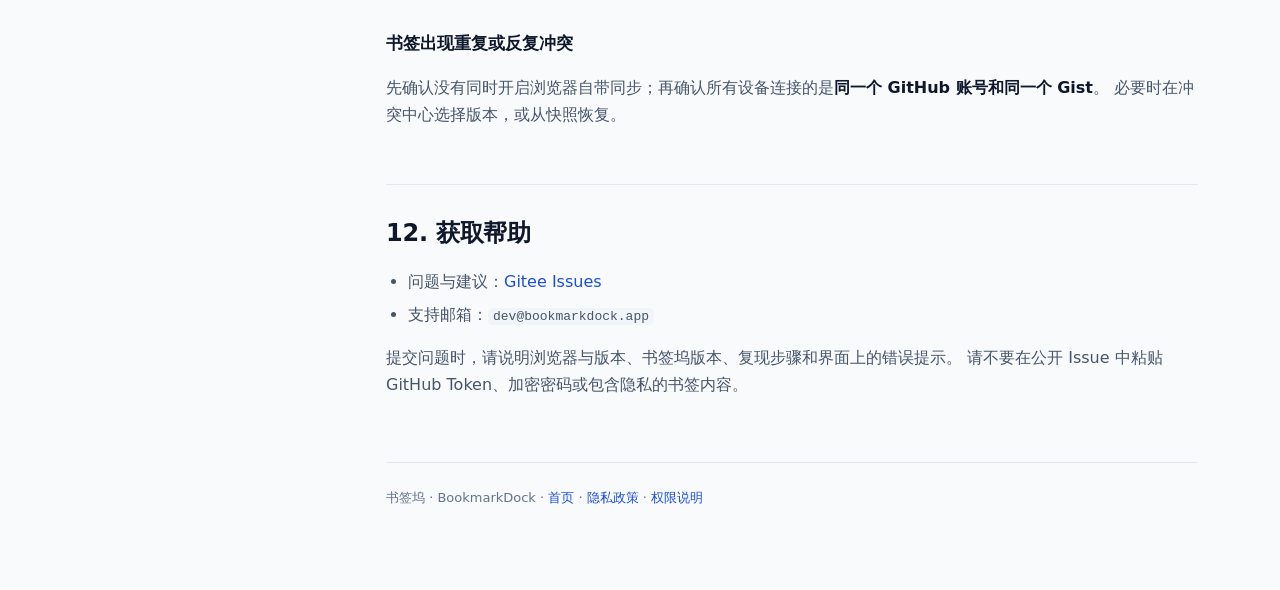
==== commit c40c7c00: "style: 重做 PC 端桌面排版" ====
--- a/guide.html
+++ b/guide.html
@@ -12,8 +12,8 @@
     <link rel="icon" href="./icon-128.png" />
   </head>
   <body>
-    <main class="wrap">
-      <header class="site-head">
+    <header class="site-head">
+      <div class="head-inner">
         <a class="brand" href="./index.html">
           <span class="logo" aria-hidden="true">🔖</span>
           书签坞 · BookmarkDock
@@ -24,360 +24,402 @@
           <a href="./privacy.html">隐私政策</a>
           <a href="./permissions.html">权限说明</a>
         </nav>
-      </header>
-
-      <h1>使用文档</h1>
-      <p class="meta">适用版本 1.0.0 · 最近更新 2026-11-10 · 支持 Chrome / Edge / Firefox</p>
-
-      <nav class="toc" aria-label="目录">
-        <strong>目录</strong>
-        <ol>
-          <li><a href="#prepare">安装前准备</a></li>
-          <li><a href="#install">安装扩展</a></li>
-          <li><a href="#setup">首次配置（4 步）</a></li>
-          <li><a href="#second-device">添加第二台设备</a></li>
-          <li><a href="#sync">同步、状态与撤销</a></li>
-          <li><a href="#conflict">冲突处理</a></li>
-          <li><a href="#history">历史、回收站与导出</a></li>
-          <li><a href="#encryption">端到端加密</a></li>
-          <li><a href="#import">导入与迁移</a></li>
-          <li><a href="#privacy">数据与隐私</a></li>
-          <li><a href="#troubleshooting">故障排查</a></li>
-          <li><a href="#help">获取帮助</a></li>
-        </ol>
-      </nav>
-
-      <h2 id="prepare">1. 安装前准备</h2>
-      <ul>
-        <li>
-          <strong>一个 GitHub 账号。</strong>书签会写入你账号下的一个 Gist；
-          不需要注册书签坞账号，也不需要信用卡。
-        </li>
-        <li>
-          <strong>支持的浏览器。</strong>Chrome、Edge 或 Firefox（Firefox 121 及以上）。
-          三个浏览器可以同时使用，并同步到同一个 Gist。
-        </li>
-        <li>
-          <strong>可选：一个加密密码。</strong>如果你希望云端只保存密文，可以在首次配置时开启
-          端到端加密。密码只保存在本机内存，忘记后无法找回。
-        </li>
-      </ul>
-      <div class="callout">
-        <p>
-          <strong>建议：</strong>第一次使用时，先在一台设备上完成配置和首次同步，
-          确认书签数量正确后，再添加其他设备。
-        </p>
       </div>
-
-      <h2 id="install">2. 安装扩展</h2>
-      <ol>
-        <li>
-          从 Chrome Web Store、Microsoft Edge 加载项或 Firefox Add-ons 安装「书签坞 /
-          BookmarkDock」。
-        </li>
-        <li>安装完成后，扩展通常会自动打开配置向导。</li>
-        <li>
-          如果没有自动打开，点击浏览器工具栏上的书签坞图标，再点击
-          <strong>「开始配置」</strong>。
-        </li>
-      </ol>
-      <p>配置向导也可以随时从设置页重新进入：<strong>存储 → 连接 / 重新连接</strong>。</p>
-
-      <h2 id="setup">3. 首次配置（4 步）</h2>
-
-      <h3>第 1 步：选择存储</h3>
-      <p>
-        选择 <strong>GitHub Gist</strong>。书签坞没有自己的服务器，你选哪里，书签就写在哪里。 v1.0
-        仅支持 GitHub Gist。
-      </p>
-
-      <h3>第 2 步：连接 GitHub</h3>
-      <ol>
-        <li>点击 <strong>「使用 GitHub 账号授权」</strong>。</li>
-        <li>
-          扩展会打开 GitHub 授权页，并显示一串 <strong>8 位验证码</strong>。
-          如果页面没有自动打开，点击界面上的「点这里打开」。
-        </li>
-        <li>在 GitHub 页面输入验证码，确认授权。GitHub 只会授予读写 Gist 的权限。</li>
-        <li>授权完成后回到书签坞，扩展会自动读取你的 GitHub 账号并进入预览。</li>
-      </ol>
-      <p>
-        书签坞不会收到你的 GitHub 密码。授权完成后，扩展拿到的是一把只能操作 Gist 的密钥；
-        你随时可以在 GitHub 的授权设置里撤销它。
-      </p>
-
-      <details>
-        <summary>高级方式：手动粘贴 GitHub 访问密钥</summary>
-        <ol>
-          <li>
-            打开 GitHub →
-            <strong
-              >Settings → Developer settings → Personal access tokens → Tokens (classic)</strong
-            >。
-          </li>
-          <li>
-            点击 <strong>Generate new token (classic)</strong>，只勾选 <code>gist</code> 权限。
-          </li>
-          <li>生成后复制密钥（只显示一次），回到书签坞粘贴并点击「连接 GitHub」。</li>
-        </ol>
-        <p class="note">
-          密钥只保存在本机，仅用于读写你的 Gist。不要把它粘贴到聊天、截图或任何第三方网站。
-        </p>
-      </details>
-
-      <h3>第 3 步：确认合并</h3>
-      <p>
-        书签坞会先做一次<strong>只读预览</strong>，分别列出本机浏览器和云端文件将要发生的变化：
-        新增、修改、删除和排序调整。
-      </p>
-      <ul>
-        <li>两边都有的书签，取最近修改的那一份；只有一边有的，补到另一边。</li>
-        <li>不会用一边的内容整份覆盖另一边。</li>
-        <li>
-          如果这次会删除较多书签（默认超过 50 个或超过 10%），必须先勾选确认，
-          这就是<strong>删除熔断</strong>。
-        </li>
-      </ul>
-      <p>确认无误后点击「继续」。如果预览结果不对，可以点「刷新预览」重新比对。</p>
-
-      <h3>第 4 步：完成</h3>
-      <ul>
-        <li><strong>自动同步：</strong>建议保持开启。关闭后仍可在弹窗或设置页手动同步。</li>
-        <li>
-          <strong>端到端加密（可选）：</strong>开启后，书签在写入云端前会先加密。
-          需要输入两次密码并确认风险提示。
-        </li>
-        <li>点击「完成并开始同步」（开启加密时为「完成并开启加密」）。</li>
-      </ul>
-      <p class="note">Firefox 用户请在首次同步完成后保持书签坞窗口打开几秒，确保后台把内容写完。</p>
-
-      <h2 id="second-device">4. 添加第二台设备</h2>
-      <ol>
-        <li>在另一台设备上安装书签坞。</li>
-        <li>打开配置向导，连接<strong>同一个 GitHub 账号</strong>。</li>
-        <li>预览页会显示「已经在同步」，并给出云端与本机的节点数量。 确认合并结果后继续即可。</li>
-        <li>如果开启了端到端加密，在其他设备上需要输入<strong>同一个密码</strong>解锁。</li>
-      </ol>
-      <div class="callout warn">
-        <p>
-          <strong>不要同时启用浏览器自带的同步。</strong>
-          两套同步同时修改书签，可能产生重复节点或冲突。建议只保留书签坞这一套。
-        </p>
+    </header>
+
+    <main class="wrap">
+      <div class="doc">
+        <aside class="doc-aside">
+          <nav class="toc" aria-label="目录">
+            <strong>目录</strong>
+            <ol>
+              <li><a href="#prepare">安装前准备</a></li>
+              <li><a href="#install">安装扩展</a></li>
+              <li><a href="#setup">首次配置（4 步）</a></li>
+              <li><a href="#second-device">添加第二台设备</a></li>
+              <li><a href="#sync">同步、状态与撤销</a></li>
+              <li><a href="#conflict">冲突处理</a></li>
+              <li><a href="#history">历史、回收站与导出</a></li>
+              <li><a href="#encryption">端到端加密</a></li>
+              <li><a href="#import">导入与迁移</a></li>
+              <li><a href="#privacy">数据与隐私</a></li>
+              <li><a href="#troubleshooting">故障排查</a></li>
+              <li><a href="#help">获取帮助</a></li>
+            </ol>
+          </nav>
+        </aside>
+
+        <article class="doc-body">
+          <h1>使用文档</h1>
+          <p class="meta">适用版本 1.0.0 · 最近更新 2026-11-10 · 支持 Chrome / Edge / Firefox</p>
+
+          <h2 id="prepare">1. 安装前准备</h2>
+          <ul>
+            <li>
+              <strong>一个 GitHub 账号。</strong>书签会写入你账号下的一个 Gist；
+              不需要注册书签坞账号，也不需要信用卡。
+            </li>
+            <li>
+              <strong>支持的浏览器。</strong>Chrome、Edge 或 Firefox（Firefox 121 及以上）。
+              三个浏览器可以同时使用，并同步到同一个 Gist。
+            </li>
+            <li>
+              <strong>可选：一个加密密码。</strong>如果你希望云端只保存密文，可以在首次配置时开启
+              端到端加密。密码只保存在本机内存，忘记后无法找回。
+            </li>
+          </ul>
+          <div class="callout">
+            <p>
+              <strong>建议：</strong>第一次使用时，先在一台设备上完成配置和首次同步，
+              确认书签数量正确后，再添加其他设备。
+            </p>
+          </div>
+
+          <h2 id="install">2. 安装扩展</h2>
+          <ol>
+            <li>
+              从 Chrome Web Store、Microsoft Edge 加载项或 Firefox Add-ons 安装「书签坞 /
+              BookmarkDock」。
+            </li>
+            <li>安装完成后，扩展通常会自动打开配置向导。</li>
+            <li>
+              如果没有自动打开，点击浏览器工具栏上的书签坞图标，再点击
+              <strong>「开始配置」</strong>。
+            </li>
+          </ol>
+          <p>配置向导也可以随时从设置页重新进入：<strong>存储 → 连接 / 重新连接</strong>。</p>
+
+          <h2 id="setup">3. 首次配置（4 步）</h2>
+
+          <h3>第 1 步：选择存储</h3>
+          <p>
+            选择 <strong>GitHub Gist</strong>。书签坞没有自己的服务器，你选哪里，书签就写在哪里。
+            v1.0 仅支持 GitHub Gist。
+          </p>
+
+          <h3>第 2 步：连接 GitHub</h3>
+          <ol>
+            <li>点击 <strong>「使用 GitHub 账号授权」</strong>。</li>
+            <li>
+              扩展会打开 GitHub 授权页，并显示一串 <strong>8 位验证码</strong>。
+              如果页面没有自动打开，点击界面上的「点这里打开」。
+            </li>
+            <li>在 GitHub 页面输入验证码，确认授权。GitHub 只会授予读写 Gist 的权限。</li>
+            <li>授权完成后回到书签坞，扩展会自动读取你的 GitHub 账号并进入预览。</li>
+          </ol>
+          <p>
+            书签坞不会收到你的 GitHub 密码。授权完成后，扩展拿到的是一把只能操作 Gist 的密钥；
+            你随时可以在 GitHub 的授权设置里撤销它。
+          </p>
+
+          <details>
+            <summary>高级方式：手动粘贴 GitHub 访问密钥</summary>
+            <ol>
+              <li>
+                打开 GitHub →
+                <strong
+                  >Settings → Developer settings → Personal access tokens → Tokens (classic)</strong
+                >。
+              </li>
+              <li>
+                点击 <strong>Generate new token (classic)</strong>，只勾选 <code>gist</code> 权限。
+              </li>
+              <li>生成后复制密钥（只显示一次），回到书签坞粘贴并点击「连接 GitHub」。</li>
+            </ol>
+            <p class="note">
+              密钥只保存在本机，仅用于读写你的 Gist。不要把它粘贴到聊天、截图或任何第三方网站。
+            </p>
+          </details>
+
+          <h3>第 3 步：确认合并</h3>
+          <p>
+            书签坞会先做一次<strong>只读预览</strong>，分别列出本机浏览器和云端文件将要发生的变化：
+            新增、修改、删除和排序调整。
+          </p>
+          <ul>
+            <li>两边都有的书签，取最近修改的那一份；只有一边有的，补到另一边。</li>
+            <li>不会用一边的内容整份覆盖另一边。</li>
+            <li>
+              如果这次会删除较多书签（默认超过 50 个或超过 10%），必须先勾选确认，
+              这就是<strong>删除熔断</strong>。
+            </li>
+          </ul>
+          <p>确认无误后点击「继续」。如果预览结果不对，可以点「刷新预览」重新比对。</p>
+
+          <h3>第 4 步：完成</h3>
+          <ul>
+            <li><strong>自动同步：</strong>建议保持开启。关闭后仍可在弹窗或设置页手动同步。</li>
+            <li>
+              <strong>端到端加密（可选）：</strong>开启后，书签在写入云端前会先加密。
+              需要输入两次密码并确认风险提示。
+            </li>
+            <li>点击「完成并开始同步」（开启加密时为「完成并开启加密」）。</li>
+          </ul>
+          <p class="note">
+            Firefox 用户请在首次同步完成后保持书签坞窗口打开几秒，确保后台把内容写完。
+          </p>
+
+          <h2 id="second-device">4. 添加第二台设备</h2>
+          <ol>
+            <li>在另一台设备上安装书签坞。</li>
+            <li>打开配置向导，连接<strong>同一个 GitHub 账号</strong>。</li>
+            <li>
+              预览页会显示「已经在同步」，并给出云端与本机的节点数量。 确认合并结果后继续即可。
+            </li>
+            <li>如果开启了端到端加密，在其他设备上需要输入<strong>同一个密码</strong>解锁。</li>
+          </ol>
+          <div class="callout warn">
+            <p>
+              <strong>不要同时启用浏览器自带的同步。</strong>
+              两套同步同时修改书签，可能产生重复节点或冲突。建议只保留书签坞这一套。
+            </p>
+          </div>
+
+          <h2 id="sync">5. 同步、状态与撤销</h2>
+
+          <h3>自动同步</h3>
+          <p>设置页 → <strong>同步</strong>：</p>
+          <ul>
+            <li><strong>自动同步开关：</strong>关闭后，只有你点击「立即同步」时才会同步。</li>
+            <li>
+              <strong>远端检查间隔：</strong>默认 60 秒，可改为 30 秒、2 分钟或 5 分钟。
+              本机书签发生变化时，会在约 3 秒内触发一次合并。
+            </li>
+            <li>
+              <strong>删除保护：</strong>可调整触发确认的百分比和数量阈值。 v1.0 默认是「超过 10%
+              或超过 50 个」。
+            </li>
+          </ul>
+
+          <h3>工具栏弹窗</h3>
+          <p>点击浏览器工具栏上的书签坞图标，可以：</p>
+          <ul>
+            <li>查看当前同步状态、上次同步时间和书签数量；</li>
+            <li>点击 <strong>「立即同步」</strong> 手动触发一次；</li>
+            <li>点击 <strong>「撤销」</strong> 回退上一次同步；</li>
+            <li>有冲突或错误时，直接跳到对应设置页处理。</li>
+          </ul>
+
+          <h3>撤销本次同步</h3>
+          <p>
+            设置页 → <strong>同步</strong> → <strong>「撤销本次」</strong>，或弹窗里的「撤销」。
+            它会把<strong>本机浏览器和云端文件一起</strong>退回上一次同步前的状态。
+          </p>
+          <p class="note">
+            撤销前会先保存一份安全快照，避免二次误操作。撤销只影响最近一次同步，
+            更早的历史请使用「历史」页的快照恢复。
+          </p>
+
+          <h2 id="conflict">6. 冲突处理</h2>
+          <p>
+            大多数改动会自动合并。只有同一节点在两端都被修改、且无法判断先后时， 才会进入设置页 →
+            同步 →
+            <strong>冲突中心</strong>。
+          </p>
+          <p>每个冲突会并排显示本地与远端版本，你可以选择：</p>
+          <ul>
+            <li><strong>保留本地：</strong>用本机版本覆盖该节点；</li>
+            <li><strong>保留远端：</strong>用云端版本覆盖该节点；</li>
+            <li><strong>两者都留：</strong>保留两个版本，便于之后手动整理。</li>
+          </ul>
+          <p>处理完冲突后，下一次同步会自动收敛。冲突不会阻止其他不相关书签的同步。</p>
+
+          <h2 id="history">7. 历史、回收站与导出</h2>
+          <p>设置页 → <strong>历史</strong>。</p>
+
+          <h3>快照</h3>
+          <ul>
+            <li>
+              每次真正修改浏览器书签前，书签坞会自动保存一份快照；也可以点击「保存快照」手动创建。
+            </li>
+            <li>默认最多保留 50 份，并丢弃超过 7 天的快照。</li>
+            <li>
+              <strong>恢复快照是精确回滚：</strong>当前书签会变成该快照的状态；
+              快照之后新增的内容会被移除。恢复前会自动保存一份安全快照，方便反悔。
+            </li>
+          </ul>
+
+          <h3>回收站</h3>
+          <ul>
+            <li>删除的书签和文件夹会进入回收站，默认保留 7 天。</li>
+            <li>可以按标题或网址搜索，勾选多个条目后批量恢复。</li>
+            <li>恢复文件夹时，会连同其中的子项一起恢复。</li>
+          </ul>
+
+          <h3>导出备份</h3>
+          <ul>
+            <li><strong>导出 JSON：</strong>保留完整节点信息，适合备份或迁移到其他书签坞实例。</li>
+            <li>
+              <strong>导出 HTML：</strong>标准 Netscape 书签格式，可直接导入 Chrome / Edge /
+              Firefox。
+            </li>
+          </ul>
+
+          <h2 id="encryption">8. 端到端加密</h2>
+          <p>
+            设置页 → <strong>安全</strong>，或首次配置的最后一步。加密算法为
+            <strong>Argon2id + AES-256-GCM</strong>，云端只能看到密文。
+          </p>
+
+          <h3>开启加密</h3>
+          <ol>
+            <li>输入密码并再次确认。建议至少 12 位，界面会显示强度。</li>
+            <li>勾选「我明白：忘记密码将无法解密云端书签」。</li>
+            <li>点击「开启加密」。开启后，云端文件会被重写为密文。</li>
+          </ol>
+
+          <h3>日常使用</h3>
+          <ul>
+            <li>密码只保存在当前浏览器会话的内存里，关闭浏览器后会自动锁定。</li>
+            <li>锁定后在安全页输入密码即可解锁；其他设备需要使用同一个密码。</li>
+            <li>可以随时修改密码或关闭加密。</li>
+          </ul>
+          <p class="note">
+            关闭加密后云端文件会恢复为明文，任何能访问该 Gist 的人都能看到书签；
+            关闭前会自动保存快照，请确认风险后再操作。
+          </p>
+
+          <div class="callout warn">
+            <p>
+              <strong>忘记密码无法找回。</strong>开发者没有后门，也无法解密你的云端文件。
+              如果还有一台设备处于已解锁状态，可以在那台设备重新同步或导出备份。
+            </p>
+          </div>
+
+          <h2 id="import">9. 导入与迁移</h2>
+          <p>设置页 → <strong>历史</strong> → <strong>从其他工具导入</strong>。</p>
+          <ol>
+            <li>
+              选择 BookmarkHub 导出的明文 JSON，或 Chrome / Edge / Firefox 导出的书签 HTML （支持
+              <code>.json</code> / <code>.html</code>，最大 20 MB）。
+            </li>
+            <li>先看预览：会新增多少文件夹和书签、跳过多少已存在节点与重复网址。</li>
+            <li>确认后自动保存一份 <code>import</code> 快照，再开始导入。</li>
+          </ol>
+          <p>导入规则：</p>
+          <ul>
+            <li><strong>只增不改：</strong>已有书签的标题、网址和位置不会被覆盖或删除。</li>
+            <li>同父同名文件夹会复用，已有网址会精确去重。</li>
+            <li>
+              BookmarkHub 的加密导出文件无法直接导入。请先在 BookmarkHub 中关闭加密， 重新导出明文
+              JSON。
+            </li>
+          </ul>
+
+          <h2 id="privacy">10. 数据与隐私</h2>
+          <ul>
+            <li>
+              <strong>书签数据：</strong>直接写入你自己配置的 Gist。 开发者没有你的 Token，也没有该
+              Gist 的访问权限。
+            </li>
+            <li>
+              <strong>本机数据：</strong>设置、GitHub 密钥、同步状态、ID
+              映射、快照、回收站和冲突记录， 保存在浏览器的本地存储与 IndexedDB 中。
+            </li>
+            <li>
+              <strong>网络请求：</strong>只访问 GitHub（同步与授权）。 v1.0
+              不启用付费闸门，正常使用不会触发其他请求。
+            </li>
+            <li><strong>零遥测：</strong>没有分析、崩溃上报、A/B 测试或远程配置 SDK。</li>
+          </ul>
+          <p>
+            完整清单见 <a href="./privacy.html">隐私政策</a> 与
+            <a href="./permissions.html">权限说明</a>。
+          </p>
+
+          <h2 id="troubleshooting">11. 故障排查</h2>
+
+          <h3>提示需要重新授权，或同步一直失败</h3>
+          <ul>
+            <li>打开 设置 → <strong>存储</strong>，确认 GitHub 账号与 Gist 已连接。</li>
+            <li>点击「重新连接」，重新走一次 GitHub 授权。</li>
+            <li>确认网络可以访问 <code>api.github.com</code>，并检查 GitHub 是否出现服务故障。</li>
+          </ul>
+
+          <h3>提示权限不足 / 缺少 gist 权限</h3>
+          <ul>
+            <li>如果使用手动密钥，请确认 token 勾选了 <code>gist</code> 权限。</li>
+            <li>如果使用 GitHub 授权，请重新连接并同意 Gist 权限。</li>
+          </ul>
+
+          <h3>同步被删除保护拦住了</h3>
+          <p>
+            说明这次同步会删除较多书签。确认这些删除确实是你做的，再在提示里勾选确认；
+            否则先取消，检查是否有其他设备误删，或从「历史」页恢复快照。
+          </p>
+
+          <h3>快照或回收站条目不见了</h3>
+          <p>
+            快照默认最多保留 50 份、7 天；回收站默认保留 7 天。
+            超过限制的条目会被自动清理。重要状态请及时导出 JSON 或 HTML 备份。
+          </p>
+
+          <h3>另一台设备上的加密书签打不开</h3>
+          <p>
+            确认所有设备使用的是<strong>同一个加密密码</strong>。 如果刚关闭浏览器，需要在 设置 →
+            安全 中重新解锁。
+          </p>
+
+          <h3>导入 BookmarkHub 文件时提示加密</h3>
+          <p>
+            书签坞不复刻 BookmarkHub 的闭源加密格式。请先在 BookmarkHub 中关闭加密， 导出明文 JSON
+            后再导入。
+          </p>
+
+          <h3>书签出现重复或反复冲突</h3>
+          <p>
+            先确认没有同时开启浏览器自带同步；再确认所有设备连接的是<strong
+              >同一个 GitHub 账号和同一个 Gist</strong
+            >。 必要时在冲突中心选择版本，或从快照恢复。
+          </p>
+
+          <h2 id="help">12. 获取帮助</h2>
+          <ul>
+            <li>
+              问题与建议：<a href="https://gitee.com/sunnice/book-mark-sync/issues">Gitee Issues</a>
+            </li>
+            <li>支持邮箱：<code>dev@bookmarkdock.app</code></li>
+          </ul>
+          <p>
+            提交问题时，请说明浏览器与版本、书签坞版本、复现步骤和界面上的错误提示。 请不要在公开
+            Issue 中粘贴 GitHub Token、加密密码或包含隐私的书签内容。
+          </p>
+
+          <footer>
+            书签坞 · BookmarkDock · <a href="./index.html">首页</a> ·
+            <a href="./privacy.html">隐私政策</a> ·
+            <a href="./permissions.html">权限说明</a>
+          </footer>
+        </article>
       </div>
-
-      <h2 id="sync">5. 同步、状态与撤销</h2>
-
-      <h3>自动同步</h3>
-      <p>设置页 → <strong>同步</strong>：</p>
-      <ul>
-        <li><strong>自动同步开关：</strong>关闭后，只有你点击「立即同步」时才会同步。</li>
-        <li>
-          <strong>远端检查间隔：</strong>默认 60 秒，可改为 30 秒、2 分钟或 5 分钟。
-          本机书签发生变化时，会在约 3 秒内触发一次合并。
-        </li>
-        <li>
-          <strong>删除保护：</strong>可调整触发确认的百分比和数量阈值。 v1.0 默认是「超过 10% 或超过
-          50 个」。
-        </li>
-      </ul>
-
-      <h3>工具栏弹窗</h3>
-      <p>点击浏览器工具栏上的书签坞图标，可以：</p>
-      <ul>
-        <li>查看当前同步状态、上次同步时间和书签数量；</li>
-        <li>点击 <strong>「立即同步」</strong> 手动触发一次；</li>
-        <li>点击 <strong>「撤销」</strong> 回退上一次同步；</li>
-        <li>有冲突或错误时，直接跳到对应设置页处理。</li>
-      </ul>
-
-      <h3>撤销本次同步</h3>
-      <p>
-        设置页 → <strong>同步</strong> → <strong>「撤销本次」</strong>，或弹窗里的「撤销」。
-        它会把<strong>本机浏览器和云端文件一起</strong>退回上一次同步前的状态。
-      </p>
-      <p class="note">
-        撤销前会先保存一份安全快照，避免二次误操作。撤销只影响最近一次同步，
-        更早的历史请使用「历史」页的快照恢复。
-      </p>
-
-      <h2 id="conflict">6. 冲突处理</h2>
-      <p>
-        大多数改动会自动合并。只有同一节点在两端都被修改、且无法判断先后时， 才会进入设置页 → 同步 →
-        <strong>冲突中心</strong>。
-      </p>
-      <p>每个冲突会并排显示本地与远端版本，你可以选择：</p>
-      <ul>
-        <li><strong>保留本地：</strong>用本机版本覆盖该节点；</li>
-        <li><strong>保留远端：</strong>用云端版本覆盖该节点；</li>
-        <li><strong>两者都留：</strong>保留两个版本，便于之后手动整理。</li>
-      </ul>
-      <p>处理完冲突后，下一次同步会自动收敛。冲突不会阻止其他不相关书签的同步。</p>
-
-      <h2 id="history">7. 历史、回收站与导出</h2>
-      <p>设置页 → <strong>历史</strong>。</p>
-
-      <h3>快照</h3>
-      <ul>
-        <li>
-          每次真正修改浏览器书签前，书签坞会自动保存一份快照；也可以点击「保存快照」手动创建。
-        </li>
-        <li>默认最多保留 50 份，并丢弃超过 7 天的快照。</li>
-        <li>
-          <strong>恢复快照是精确回滚：</strong>当前书签会变成该快照的状态；
-          快照之后新增的内容会被移除。恢复前会自动保存一份安全快照，方便反悔。
-        </li>
-      </ul>
-
-      <h3>回收站</h3>
-      <ul>
-        <li>删除的书签和文件夹会进入回收站，默认保留 7 天。</li>
-        <li>可以按标题或网址搜索，勾选多个条目后批量恢复。</li>
-        <li>恢复文件夹时，会连同其中的子项一起恢复。</li>
-      </ul>
-
-      <h3>导出备份</h3>
-      <ul>
-        <li><strong>导出 JSON：</strong>保留完整节点信息，适合备份或迁移到其他书签坞实例。</li>
-        <li>
-          <strong>导出 HTML：</strong>标准 Netscape 书签格式，可直接导入 Chrome / Edge / Firefox。
-        </li>
-      </ul>
-
-      <h2 id="encryption">8. 端到端加密</h2>
-      <p>
-        设置页 → <strong>安全</strong>，或首次配置的最后一步。加密算法为
-        <strong>Argon2id + AES-256-GCM</strong>，云端只能看到密文。
-      </p>
-
-      <h3>开启加密</h3>
-      <ol>
-        <li>输入密码并再次确认。建议至少 12 位，界面会显示强度。</li>
-        <li>勾选「我明白：忘记密码将无法解密云端书签」。</li>
-        <li>点击「开启加密」。开启后，云端文件会被重写为密文。</li>
-      </ol>
-
-      <h3>日常使用</h3>
-      <ul>
-        <li>密码只保存在当前浏览器会话的内存里，关闭浏览器后会自动锁定。</li>
-        <li>锁定后在安全页输入密码即可解锁；其他设备需要使用同一个密码。</li>
-        <li>可以随时修改密码或关闭加密。</li>
-      </ul>
-      <p class="note">
-        关闭加密后云端文件会恢复为明文，任何能访问该 Gist 的人都能看到书签；
-        关闭前会自动保存快照，请确认风险后再操作。
-      </p>
-
-      <div class="callout warn">
-        <p>
-          <strong>忘记密码无法找回。</strong>开发者没有后门，也无法解密你的云端文件。
-          如果还有一台设备处于已解锁状态，可以在那台设备重新同步或导出备份。
-        </p>
-      </div>
-
-      <h2 id="import">9. 导入与迁移</h2>
-      <p>设置页 → <strong>历史</strong> → <strong>从其他工具导入</strong>。</p>
-      <ol>
-        <li>
-          选择 BookmarkHub 导出的明文 JSON，或 Chrome / Edge / Firefox 导出的书签 HTML （支持
-          <code>.json</code> / <code>.html</code>，最大 20 MB）。
-        </li>
-        <li>先看预览：会新增多少文件夹和书签、跳过多少已存在节点与重复网址。</li>
-        <li>确认后自动保存一份 <code>import</code> 快照，再开始导入。</li>
-      </ol>
-      <p>导入规则：</p>
-      <ul>
-        <li><strong>只增不改：</strong>已有书签的标题、网址和位置不会被覆盖或删除。</li>
-        <li>同父同名文件夹会复用，已有网址会精确去重。</li>
-        <li>
-          BookmarkHub 的加密导出文件无法直接导入。请先在 BookmarkHub 中关闭加密， 重新导出明文
-          JSON。
-        </li>
-      </ul>
-
-      <h2 id="privacy">10. 数据与隐私</h2>
-      <ul>
-        <li>
-          <strong>书签数据：</strong>直接写入你自己配置的 Gist。 开发者没有你的 Token，也没有该 Gist
-          的访问权限。
-        </li>
-        <li>
-          <strong>本机数据：</strong>设置、GitHub 密钥、同步状态、ID 映射、快照、回收站和冲突记录，
-          保存在浏览器的本地存储与 IndexedDB 中。
-        </li>
-        <li>
-          <strong>网络请求：</strong>只访问 GitHub（同步与授权）。 v1.0
-          不启用付费闸门，正常使用不会触发其他请求。
-        </li>
-        <li><strong>零遥测：</strong>没有分析、崩溃上报、A/B 测试或远程配置 SDK。</li>
-      </ul>
-      <p>
-        完整清单见 <a href="./privacy.html">隐私政策</a> 与
-        <a href="./permissions.html">权限说明</a>。
-      </p>
-
-      <h2 id="troubleshooting">11. 故障排查</h2>
-
-      <h3>提示需要重新授权，或同步一直失败</h3>
-      <ul>
-        <li>打开 设置 → <strong>存储</strong>，确认 GitHub 账号与 Gist 已连接。</li>
-        <li>点击「重新连接」，重新走一次 GitHub 授权。</li>
-        <li>确认网络可以访问 <code>api.github.com</code>，并检查 GitHub 是否出现服务故障。</li>
-      </ul>
-
-      <h3>提示权限不足 / 缺少 gist 权限</h3>
-      <ul>
-        <li>如果使用手动密钥，请确认 token 勾选了 <code>gist</code> 权限。</li>
-        <li>如果使用 GitHub 授权，请重新连接并同意 Gist 权限。</li>
-      </ul>
-
-      <h3>同步被删除保护拦住了</h3>
-      <p>
-        说明这次同步会删除较多书签。确认这些删除确实是你做的，再在提示里勾选确认；
-        否则先取消，检查是否有其他设备误删，或从「历史」页恢复快照。
-      </p>
-
-      <h3>快照或回收站条目不见了</h3>
-      <p>
-        快照默认最多保留 50 份、7 天；回收站默认保留 7 天。
-        超过限制的条目会被自动清理。重要状态请及时导出 JSON 或 HTML 备份。
-      </p>
-
-      <h3>另一台设备上的加密书签打不开</h3>
-      <p>
-        确认所有设备使用的是<strong>同一个加密密码</strong>。 如果刚关闭浏览器，需要在 设置 → 安全
-        中重新解锁。
-      </p>
-
-      <h3>导入 BookmarkHub 文件时提示加密</h3>
-      <p>
-        书签坞不复刻 BookmarkHub 的闭源加密格式。请先在 BookmarkHub 中关闭加密， 导出明文 JSON
-        后再导入。
-      </p>
-
-      <h3>书签出现重复或反复冲突</h3>
-      <p>
-        先确认没有同时开启浏览器自带同步；再确认所有设备连接的是<strong
-          >同一个 GitHub 账号和同一个 Gist</strong
-        >。 必要时在冲突中心选择版本，或从快照恢复。
-      </p>
-
-      <h2 id="help">12. 获取帮助</h2>
-      <ul>
-        <li>
-          问题与建议：<a href="https://gitee.com/sunnice/book-mark-sync/issues">Gitee Issues</a>
-        </li>
-        <li>支持邮箱：<code>dev@bookmarkdock.app</code></li>
-      </ul>
-      <p>
-        提交问题时，请说明浏览器与版本、书签坞版本、复现步骤和界面上的错误提示。 请不要在公开 Issue
-        中粘贴 GitHub Token、加密密码或包含隐私的书签内容。
-      </p>
-
-      <footer>
-        书签坞 · BookmarkDock · <a href="./index.html">首页</a> ·
-        <a href="./privacy.html">隐私政策</a> ·
-        <a href="./permissions.html">权限说明</a>
-      </footer>
     </main>
+
+    <script>
+      // 桌面端左侧目录随滚动高亮当前章节。
+      (() => {
+        const links = [...document.querySelectorAll('.toc a[href^="#"]')];
+        const sections = links
+          .map((link) => document.getElementById(link.hash.slice(1)))
+          .filter(Boolean);
+        if (!('IntersectionObserver' in window) || sections.length === 0) return;
+
+        const setActive = (id) => {
+          links.forEach((link) => link.classList.toggle('active', link.hash === `#${id}`));
+        };
+
+        const observer = new IntersectionObserver(
+          (entries) => {
+            const visible = entries
+              .filter((entry) => entry.isIntersecting)
+              .sort((a, b) => a.boundingClientRect.top - b.boundingClientRect.top)[0];
+            if (visible) setActive(visible.target.id);
+          },
+          { rootMargin: '-15% 0px -70% 0px', threshold: 0 },
+        );
+
+        sections.forEach((section) => observer.observe(section));
+        setActive(sections[0].id);
+      })();
+    </script>
   </body>
 </html>
--- a/style.css
+++ b/style.css
@@ -2,10 +2,18 @@
   color-scheme: light;
   --brand: #2f7cf6;
   --brand-dark: #1d4ed8;
+  --brand-soft: #e8f0ff;
   --ink: #0f172a;
   --ink-soft: #475569;
+  --ink-mute: #64748b;
   --line: #e2e8f0;
   --bg: #f8fafc;
+  --card: #ffffff;
+  --radius: 16px;
+  --shadow-sm: 0 1px 2px rgba(15, 23, 42, 0.05);
+  --shadow-md: 0 16px 40px rgba(15, 23, 42, 0.09);
+  --wrap: 1180px;
+  --header-h: 64px;
 }
 
 * {
@@ -14,17 +22,19 @@
 
 html {
   -webkit-text-size-adjust: 100%;
+  scroll-behavior: smooth;
+  scroll-padding-top: calc(var(--header-h) + 24px);
 }
 
 body {
   margin: 0;
   background:
-    radial-gradient(1200px 500px at 50% -200px, rgba(47, 124, 246, 0.18), transparent 70%),
+    radial-gradient(1100px 480px at 50% -220px, rgba(47, 124, 246, 0.16), transparent 70%),
     var(--bg);
   color: var(--ink);
   font-family:
     'Segoe UI', 'PingFang SC', 'Hiragino Sans GB', 'Microsoft YaHei', system-ui, sans-serif;
-  line-height: 1.75;
+  line-height: 1.7;
   font-size: 16px;
 }
 
@@ -37,20 +47,43 @@
   text-decoration: underline;
 }
 
-.wrap {
-  max-width: 760px;
+:focus-visible {
+  outline: 2px solid var(--brand);
+  outline-offset: 2px;
+  border-radius: 4px;
+}
+
+/* ---------- 顶栏 ---------- */
+
+.site-head {
+  position: sticky;
+  top: 0;
+  z-index: 50;
+  background: rgba(248, 250, 252, 0.82);
+  border-bottom: 1px solid rgba(226, 232, 240, 0.9);
+  backdrop-filter: saturate(180%) blur(12px);
+}
+
+.head-inner {
+  display: flex;
+  align-items: center;
+  justify-content: space-between;
+  gap: 24px;
+  width: 100%;
+  max-width: var(--wrap);
+  height: var(--header-h);
   margin: 0 auto;
-  padding: 48px 24px 72px;
+  padding: 0 32px;
 }
 
 .brand {
   display: inline-flex;
   align-items: center;
-  gap: 12px;
-  margin-bottom: 28px;
+  gap: 11px;
   color: var(--ink);
   font-weight: 700;
-  font-size: 18px;
+  font-size: 17px;
+  white-space: nowrap;
 }
 
 .brand:hover {
@@ -58,165 +91,14 @@
 }
 
 .logo {
-  width: 40px;
-  height: 40px;
-  border-radius: 10px;
+  display: grid;
+  place-items: center;
+  width: 34px;
+  height: 34px;
+  border-radius: 9px;
   background: linear-gradient(145deg, #3b82f6, #1d4ed8);
-  display: grid;
-  place-items: center;
-  color: #fff;
-  font-size: 20px;
   box-shadow: 0 6px 16px rgba(29, 78, 216, 0.28);
-}
-
-h1 {
-  font-size: 32px;
-  line-height: 1.25;
-  margin: 0 0 8px;
-  letter-spacing: -0.02em;
-}
-
-h2 {
-  font-size: 20px;
-  margin: 40px 0 12px;
-  padding-top: 24px;
-  border-top: 1px solid var(--line);
-}
-
-h3 {
-  font-size: 16px;
-  margin: 24px 0 6px;
-}
-
-p,
-li {
-  color: var(--ink-soft);
-}
-
-ul,
-ol {
-  padding-left: 22px;
-}
-
-li + li {
-  margin-top: 6px;
-}
-
-strong {
-  color: var(--ink);
-}
-
-.lead {
   font-size: 17px;
-  color: var(--ink-soft);
-  margin-top: 4px;
-}
-
-.meta {
-  font-size: 13px;
-  color: #64748b;
-  margin-bottom: 32px;
-}
-
-.card {
-  background: #fff;
-  border: 1px solid var(--line);
-  border-radius: 16px;
-  padding: 24px 24px 8px;
-  box-shadow: 0 1px 2px rgba(15, 23, 42, 0.04);
-}
-
-.callout {
-  background: #eff6ff;
-  border: 1px solid #bfdbfe;
-  border-radius: 14px;
-  padding: 16px 20px;
-  margin: 24px 0;
-}
-
-.callout p {
-  margin: 0;
-  color: #1e3a8a;
-}
-
-.grid {
-  display: grid;
-  grid-template-columns: repeat(auto-fit, minmax(220px, 1fr));
-  gap: 16px;
-  margin: 28px 0 8px;
-}
-
-.tile {
-  background: #fff;
-  border: 1px solid var(--line);
-  border-radius: 14px;
-  padding: 18px 20px;
-}
-
-.tile h3 {
-  margin: 0 0 6px;
-}
-
-.tile p {
-  margin: 0;
-  font-size: 14px;
-}
-
-table {
-  width: 100%;
-  border-collapse: collapse;
-  font-size: 14px;
-  margin: 12px 0 4px;
-}
-
-th,
-td {
-  text-align: left;
-  padding: 10px 12px;
-  border-bottom: 1px solid var(--line);
-  vertical-align: top;
-}
-
-th {
-  color: var(--ink);
-  font-weight: 600;
-  background: #f8fafc;
-}
-
-code {
-  font-family: ui-monospace, SFMono-Regular, Consolas, monospace;
-  font-size: 13px;
-  background: #f1f5f9;
-  border-radius: 5px;
-  padding: 1px 5px;
-}
-
-footer {
-  margin-top: 56px;
-  padding-top: 20px;
-  border-top: 1px solid var(--line);
-  font-size: 13px;
-  color: #64748b;
-}
-
-.lang {
-  font-size: 13px;
-  margin-bottom: 28px;
-}
-
-/* ---------- 站点导航 ---------- */
-
-.site-head {
-  display: flex;
-  flex-wrap: wrap;
-  align-items: center;
-  justify-content: space-between;
-  gap: 12px 24px;
-  margin-bottom: 32px;
-}
-
-.site-head .brand {
-  margin-bottom: 0;
 }
 
 .nav {
@@ -227,9 +109,10 @@
 }
 
 .nav a {
-  padding: 6px 11px;
+  padding: 6px 12px;
   border-radius: 999px;
   color: var(--ink-soft);
+  white-space: nowrap;
 }
 
 .nav a:hover {
@@ -239,35 +122,108 @@
 }
 
 .nav a[aria-current='page'] {
-  background: #e0ecff;
+  background: var(--brand-soft);
   color: var(--brand-dark);
   font-weight: 600;
 }
 
-/* ---------- 首页 ---------- */
+/* ---------- 版心 ---------- */
+
+.wrap {
+  width: 100%;
+  max-width: var(--wrap);
+  margin: 0 auto;
+  padding: 56px 32px 80px;
+}
+
+.wrap-narrow {
+  max-width: 920px;
+}
+
+h1 {
+  margin: 0 0 10px;
+  font-size: 34px;
+  line-height: 1.25;
+  letter-spacing: -0.02em;
+}
+
+h2 {
+  margin: 56px 0 18px;
+  padding-top: 32px;
+  border-top: 1px solid var(--line);
+  font-size: 26px;
+  line-height: 1.35;
+  letter-spacing: -0.01em;
+}
+
+h3 {
+  margin: 26px 0 6px;
+  font-size: 17px;
+}
+
+p,
+li {
+  color: var(--ink-soft);
+}
+
+ul,
+ol {
+  padding-left: 22px;
+}
+
+li + li {
+  margin-top: 6px;
+}
+
+strong {
+  color: var(--ink);
+}
+
+.lead {
+  margin-top: 4px;
+  color: var(--ink-soft);
+  font-size: 18px;
+}
+
+.meta {
+  margin-bottom: 32px;
+  color: var(--ink-mute);
+  font-size: 13px;
+}
+
+.note {
+  color: var(--ink-mute);
+  font-size: 13px;
+}
+
+/* ---------- 首页 Hero ---------- */
 
 .hero {
-  padding: 8px 0 4px;
+  display: grid;
+  grid-template-columns: minmax(0, 1.05fr) minmax(0, 0.95fr);
+  align-items: center;
+  gap: 56px;
+  padding: 16px 0 8px;
 }
 
 .eyebrow {
   display: inline-block;
-  margin-bottom: 12px;
-  padding: 4px 10px;
+  margin-bottom: 16px;
+  padding: 4px 12px;
   border-radius: 999px;
-  background: #e0ecff;
+  background: var(--brand-soft);
   color: var(--brand-dark);
   font-size: 12px;
   font-weight: 600;
 }
 
 .hero h1 {
-  font-size: 40px;
-  max-width: 680px;
+  margin-bottom: 16px;
+  font-size: clamp(34px, 4vw, 50px);
 }
 
 .hero .lead {
-  max-width: 680px;
+  max-width: 34em;
   font-size: 18px;
 }
 
@@ -275,14 +231,14 @@
   display: flex;
   flex-wrap: wrap;
   gap: 10px;
-  margin: 24px 0 10px;
+  margin: 26px 0 12px;
 }
 
 .btn {
   display: inline-flex;
   align-items: center;
   justify-content: center;
-  padding: 10px 18px;
+  padding: 11px 20px;
   border: 1px solid transparent;
   border-radius: 10px;
   font-size: 14px;
@@ -315,38 +271,184 @@
   background: #f8fafc;
 }
 
-/* ---------- 步骤 / 功能 / 截图 ---------- */
+.hero .meta {
+  margin-bottom: 0;
+}
+
+/* 同步示意卡 */
+
+.sync-card {
+  position: relative;
+  background: var(--card);
+  border: 1px solid var(--line);
+  border-radius: 20px;
+  box-shadow: var(--shadow-md);
+}
+
+.sync-card-head {
+  display: flex;
+  align-items: center;
+  gap: 9px;
+  padding: 16px 20px;
+  border-bottom: 1px solid var(--line);
+  color: var(--ink);
+  font-size: 14px;
+  font-weight: 600;
+}
+
+.sync-card-head .sync-time {
+  margin-left: auto;
+  color: var(--ink-mute);
+  font-weight: 400;
+  font-size: 12.5px;
+}
+
+.sync-dot {
+  width: 8px;
+  height: 8px;
+  border-radius: 50%;
+  background: #10b981;
+  box-shadow: 0 0 0 4px rgba(16, 185, 129, 0.16);
+}
+
+.sync-flow {
+  margin: 0;
+  padding: 6px 20px;
+  list-style: none;
+}
+
+.sync-flow li {
+  display: flex;
+  align-items: center;
+  gap: 13px;
+  margin: 0;
+  padding: 14px 0;
+}
+
+.sync-flow li + li {
+  border-top: 1px dashed var(--line);
+}
+
+.node-icon {
+  display: grid;
+  flex: none;
+  place-items: center;
+  width: 38px;
+  height: 38px;
+  border-radius: 10px;
+  background: #f1f5f9;
+  font-size: 18px;
+}
+
+.node-text {
+  min-width: 0;
+}
+
+.node-text strong {
+  display: block;
+  font-size: 14px;
+  line-height: 1.4;
+}
+
+.node-text small {
+  color: var(--ink-mute);
+  font-size: 12.5px;
+}
+
+.node-state {
+  margin-left: auto;
+  padding: 2px 9px;
+  border-radius: 999px;
+  background: #f1f5f9;
+  color: var(--ink-mute);
+  font-size: 11.5px;
+  white-space: nowrap;
+}
+
+.node-state.ok {
+  background: #dcfce7;
+  color: #047857;
+}
+
+.sync-foot {
+  margin: 6px 0 0;
+  padding: 13px 20px;
+  border-top: 1px solid var(--line);
+  border-radius: 0 0 20px 20px;
+  background: #f8fafc;
+  color: var(--ink-mute);
+  font-size: 12.5px;
+  text-align: center;
+}
+
+/* ---------- 功能卡 / 步骤 ---------- */
+
+.grid {
+  display: grid;
+  grid-template-columns: repeat(4, minmax(0, 1fr));
+  gap: 16px;
+  margin: 40px 0 8px;
+}
+
+.tile {
+  background: var(--card);
+  border: 1px solid var(--line);
+  border-radius: var(--radius);
+  padding: 20px;
+  box-shadow: var(--shadow-sm);
+}
+
+.tile-icon {
+  display: grid;
+  place-items: center;
+  width: 38px;
+  height: 38px;
+  margin-bottom: 12px;
+  border-radius: 10px;
+  background: var(--brand-soft);
+  font-size: 18px;
+}
+
+.tile h3 {
+  margin: 0 0 6px;
+  font-size: 16px;
+}
+
+.tile p {
+  margin: 0;
+  font-size: 14px;
+}
 
 .steps {
+  display: grid;
+  grid-template-columns: repeat(3, minmax(0, 1fr));
+  gap: 16px;
+  margin: 24px 0;
+  padding: 0;
+  list-style: none;
   counter-reset: step;
-  display: grid;
-  gap: 12px;
-  padding: 0;
-  margin: 20px 0;
-  list-style: none;
 }
 
 .steps li {
   position: relative;
   margin: 0;
-  padding: 16px 18px 16px 58px;
-  background: #fff;
+  padding: 20px 20px 20px 22px;
   border: 1px solid var(--line);
-  border-radius: 14px;
+  border-radius: var(--radius);
+  background: var(--card);
+  box-shadow: var(--shadow-sm);
 }
 
 .steps li::before {
   counter-increment: step;
   content: counter(step);
-  position: absolute;
-  top: 16px;
-  left: 18px;
-  display: grid;
-  width: 26px;
-  height: 26px;
+  display: grid;
   place-items: center;
+  width: 28px;
+  height: 28px;
+  margin-bottom: 12px;
   border-radius: 50%;
-  background: #e0ecff;
+  background: var(--brand-soft);
   color: var(--brand-dark);
   font-size: 13px;
   font-weight: 700;
@@ -355,6 +457,7 @@
 .steps strong {
   display: block;
   margin-bottom: 2px;
+  font-size: 16px;
 }
 
 .steps p {
@@ -362,28 +465,50 @@
   font-size: 14px;
 }
 
+/* ---------- 功能清单 ---------- */
+
 .features {
+  display: grid;
+  grid-template-columns: repeat(2, minmax(0, 1fr));
+  gap: 10px 16px;
+  margin: 20px 0;
   padding: 0;
   list-style: none;
 }
 
 .features li {
   position: relative;
-  padding-left: 26px;
+  margin: 0;
+  padding: 12px 16px 12px 44px;
+  border: 1px solid var(--line);
+  border-radius: 12px;
+  background: var(--card);
+  font-size: 14.5px;
 }
 
 .features li::before {
   content: '✓';
   position: absolute;
-  left: 0;
-  color: #059669;
+  top: 13px;
+  left: 16px;
+  display: grid;
+  place-items: center;
+  width: 18px;
+  height: 18px;
+  border-radius: 50%;
+  background: #dcfce7;
+  color: #047857;
+  font-size: 11px;
   font-weight: 700;
 }
 
+/* ---------- 截图 ---------- */
+
 .shots {
   display: grid;
-  gap: 22px;
-  margin: 24px 0;
+  grid-template-columns: repeat(2, minmax(0, 1fr));
+  gap: 24px;
+  margin: 26px 0;
 }
 
 .shot {
@@ -396,42 +521,46 @@
   height: auto;
   border: 1px solid var(--line);
   border-radius: 14px;
-  box-shadow: 0 10px 30px rgba(15, 23, 42, 0.08);
+  box-shadow: 0 12px 32px rgba(15, 23, 42, 0.08);
 }
 
 .shot figcaption {
-  margin-top: 7px;
+  margin-top: 8px;
+  color: var(--ink-mute);
   font-size: 13px;
-  color: #64748b;
-}
-
-/* ---------- 目录 / 问答 / 提示 ---------- */
-
-.toc {
-  margin: 24px 0 8px;
-  padding: 18px 22px;
-  background: #fff;
-  border: 1px solid var(--line);
+}
+
+/* ---------- 提示 / 问答 ---------- */
+
+.callout {
+  margin: 24px 0;
+  padding: 16px 20px;
+  border: 1px solid #bfdbfe;
   border-radius: 14px;
-}
-
-.toc ol {
-  margin: 8px 0 0;
-  columns: 2;
-  column-gap: 28px;
-}
-
-.toc li + li {
-  margin-top: 4px;
+  background: #eff6ff;
+}
+
+.callout p {
+  margin: 0;
+  color: #1e3a8a;
+}
+
+.callout.warn {
+  border-color: #fde68a;
+  background: #fffbeb;
+}
+
+.callout.warn p {
+  color: #92400e;
 }
 
 .faq details,
 details {
   margin: 10px 0;
   padding: 14px 18px;
-  background: #fff;
   border: 1px solid var(--line);
   border-radius: 12px;
+  background: var(--card);
 }
 
 details summary {
@@ -446,34 +575,289 @@
   margin-bottom: 0;
 }
 
-.note {
+/* ---------- 文档页（左侧目录） ---------- */
+
+.doc {
+  display: grid;
+  grid-template-columns: 248px minmax(0, 1fr);
+  align-items: start;
+  gap: 56px;
+}
+
+.doc-aside {
+  position: sticky;
+  top: calc(var(--header-h) + 28px);
+}
+
+.doc-body {
+  min-width: 0;
+}
+
+.doc-body h1 {
+  font-size: 36px;
+}
+
+.doc-body h2 {
+  font-size: 24px;
+}
+
+.toc {
+  padding: 18px;
+  border: 1px solid var(--line);
+  border-radius: 14px;
+  background: var(--card);
+  font-size: 14px;
+}
+
+.toc strong {
+  display: block;
+  margin: 0 0 10px;
+  padding: 0 10px;
+  color: var(--ink-mute);
+  font-size: 11.5px;
+  font-weight: 600;
+  letter-spacing: 0.1em;
+  text-transform: uppercase;
+}
+
+.toc ol {
+  margin: 0;
+  padding: 0;
+  list-style: none;
+}
+
+.toc li + li {
+  margin-top: 2px;
+}
+
+.toc a {
+  display: block;
+  padding: 5px 10px;
+  border-radius: 8px;
+  color: var(--ink-soft);
+  line-height: 1.5;
+}
+
+.toc a:hover {
+  background: #f1f5f9;
+  text-decoration: none;
+}
+
+.toc a.active {
+  background: var(--brand-soft);
+  color: var(--brand-dark);
+  font-weight: 600;
+}
+
+/* ---------- 表格 ---------- */
+
+table {
+  width: 100%;
+  margin: 16px 0 8px;
+  border-collapse: collapse;
+  font-size: 14px;
+}
+
+th,
+td {
+  padding: 10px 12px;
+  border-bottom: 1px solid var(--line);
+  text-align: left;
+  vertical-align: top;
+}
+
+th {
+  background: #f8fafc;
+  color: var(--ink);
+  font-weight: 600;
+}
+
+code {
+  padding: 1px 5px;
+  border-radius: 5px;
+  background: #f1f5f9;
+  font-family: ui-monospace, SFMono-Regular, Consolas, monospace;
   font-size: 13px;
-  color: #64748b;
-}
-
-.callout.warn {
-  background: #fffbeb;
-  border-color: #fde68a;
-}
-
-.callout.warn p {
-  color: #92400e;
+}
+
+/* ---------- CTA / 页脚 ---------- */
+
+.cta {
+  display: flex;
+  flex-wrap: wrap;
+  align-items: center;
+  justify-content: space-between;
+  gap: 20px 40px;
+  margin-top: 56px;
+  padding: 28px 32px;
+  border: 1px solid #bfdbfe;
+  border-radius: 18px;
+  background: linear-gradient(120deg, #eff6ff, #f5f9ff);
+}
+
+.cta h2 {
+  margin: 0 0 4px;
+  padding: 0;
+  border: 0;
+  font-size: 22px;
+}
+
+.cta p {
+  margin: 0;
+  font-size: 14px;
+}
+
+.cta .actions {
+  margin: 0;
+}
+
+footer {
+  margin-top: 64px;
+  padding-top: 24px;
+  border-top: 1px solid var(--line);
+  color: var(--ink-mute);
+  font-size: 13px;
+}
+
+.site-foot {
+  display: flex;
+  flex-wrap: wrap;
+  align-items: flex-start;
+  justify-content: space-between;
+  gap: 16px 32px;
+}
+
+.site-foot strong {
+  display: block;
+  margin-bottom: 2px;
+  font-size: 14px;
+}
+
+.site-foot p {
+  margin: 0;
+  font-size: 13px;
+}
+
+.site-foot nav {
+  display: flex;
+  flex-wrap: wrap;
+  gap: 4px 18px;
+  font-size: 13px;
+}
+
+/* ---------- 响应式 ---------- */
+
+@media (max-width: 1080px) {
+  .hero {
+    gap: 40px;
+  }
+
+  .grid {
+    grid-template-columns: repeat(2, minmax(0, 1fr));
+  }
+
+  .doc {
+    grid-template-columns: 220px minmax(0, 1fr);
+    gap: 36px;
+  }
+}
+
+@media (max-width: 960px) {
+  .hero {
+    grid-template-columns: 1fr;
+    gap: 36px;
+  }
+
+  .hero-visual {
+    max-width: 520px;
+  }
+}
+
+@media (max-width: 880px) {
+  .steps {
+    grid-template-columns: 1fr;
+  }
+
+  .features {
+    grid-template-columns: 1fr;
+  }
+
+  .shots {
+    grid-template-columns: 1fr;
+  }
+
+  .doc {
+    grid-template-columns: 1fr;
+    gap: 28px;
+  }
+
+  .doc-aside {
+    position: static;
+  }
+
+  .toc ol {
+    columns: 2;
+    column-gap: 24px;
+  }
+}
+
+@media (max-width: 720px) {
+  .head-inner {
+    height: auto;
+    flex-wrap: wrap;
+    gap: 8px 16px;
+    padding: 12px 20px;
+  }
+
+  .wrap {
+    padding: 36px 20px 64px;
+  }
+
+  h1 {
+    font-size: 28px;
+  }
+
+  h2 {
+    margin-top: 44px;
+    padding-top: 26px;
+    font-size: 22px;
+  }
+
+  .hero h1 {
+    font-size: 32px;
+  }
+
+  .grid {
+    grid-template-columns: 1fr;
+  }
+
+  .cta {
+    padding: 22px;
+  }
+
+  table {
+    display: block;
+    overflow-x: auto;
+    white-space: nowrap;
+  }
 }
 
 @media (max-width: 520px) {
-  .wrap {
-    padding: 32px 18px 56px;
-  }
-
-  h1 {
-    font-size: 26px;
-  }
-
-  .hero h1 {
-    font-size: 30px;
-  }
-
   .toc ol {
     columns: 1;
   }
-}
+
+  .doc-body h1 {
+    font-size: 28px;
+  }
+
+  .hero .lead {
+    font-size: 16px;
+  }
+}
+
+@media (prefers-reduced-motion: reduce) {
+  html {
+    scroll-behavior: auto;
+  }
+}
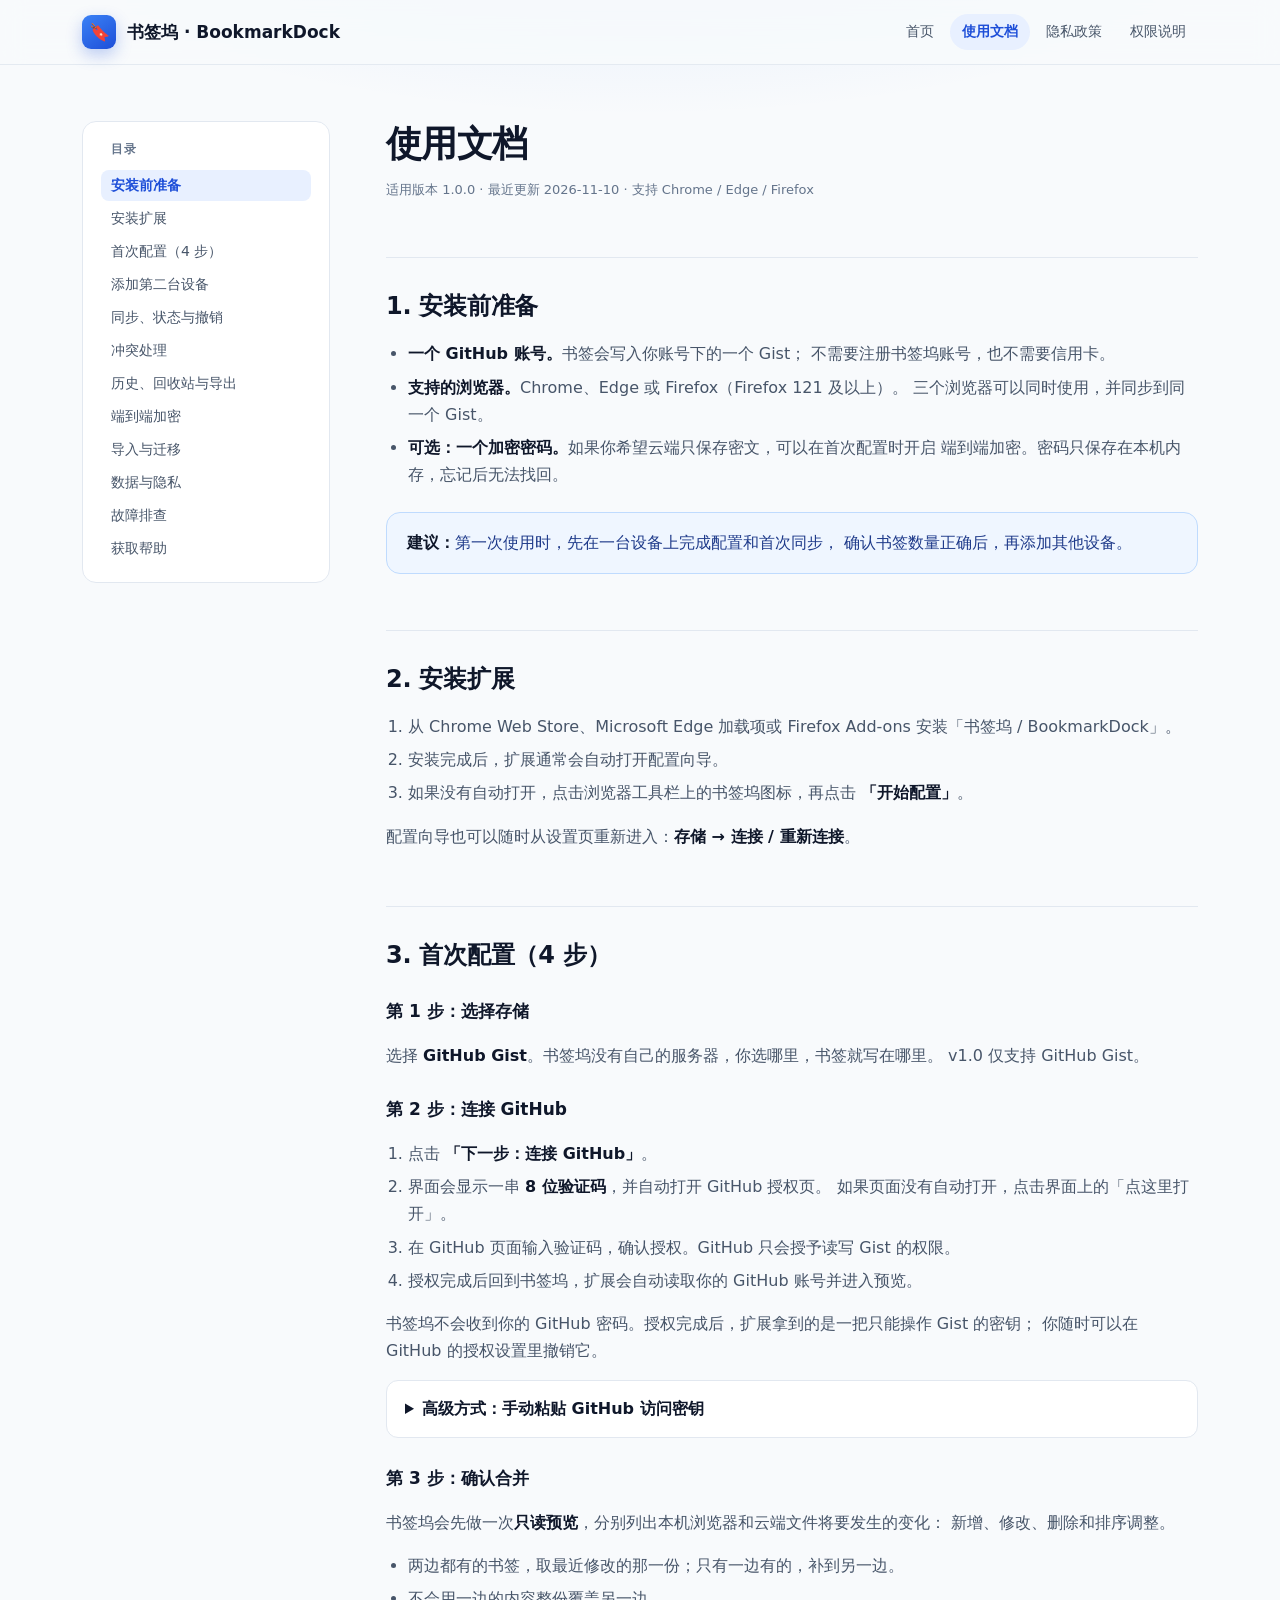
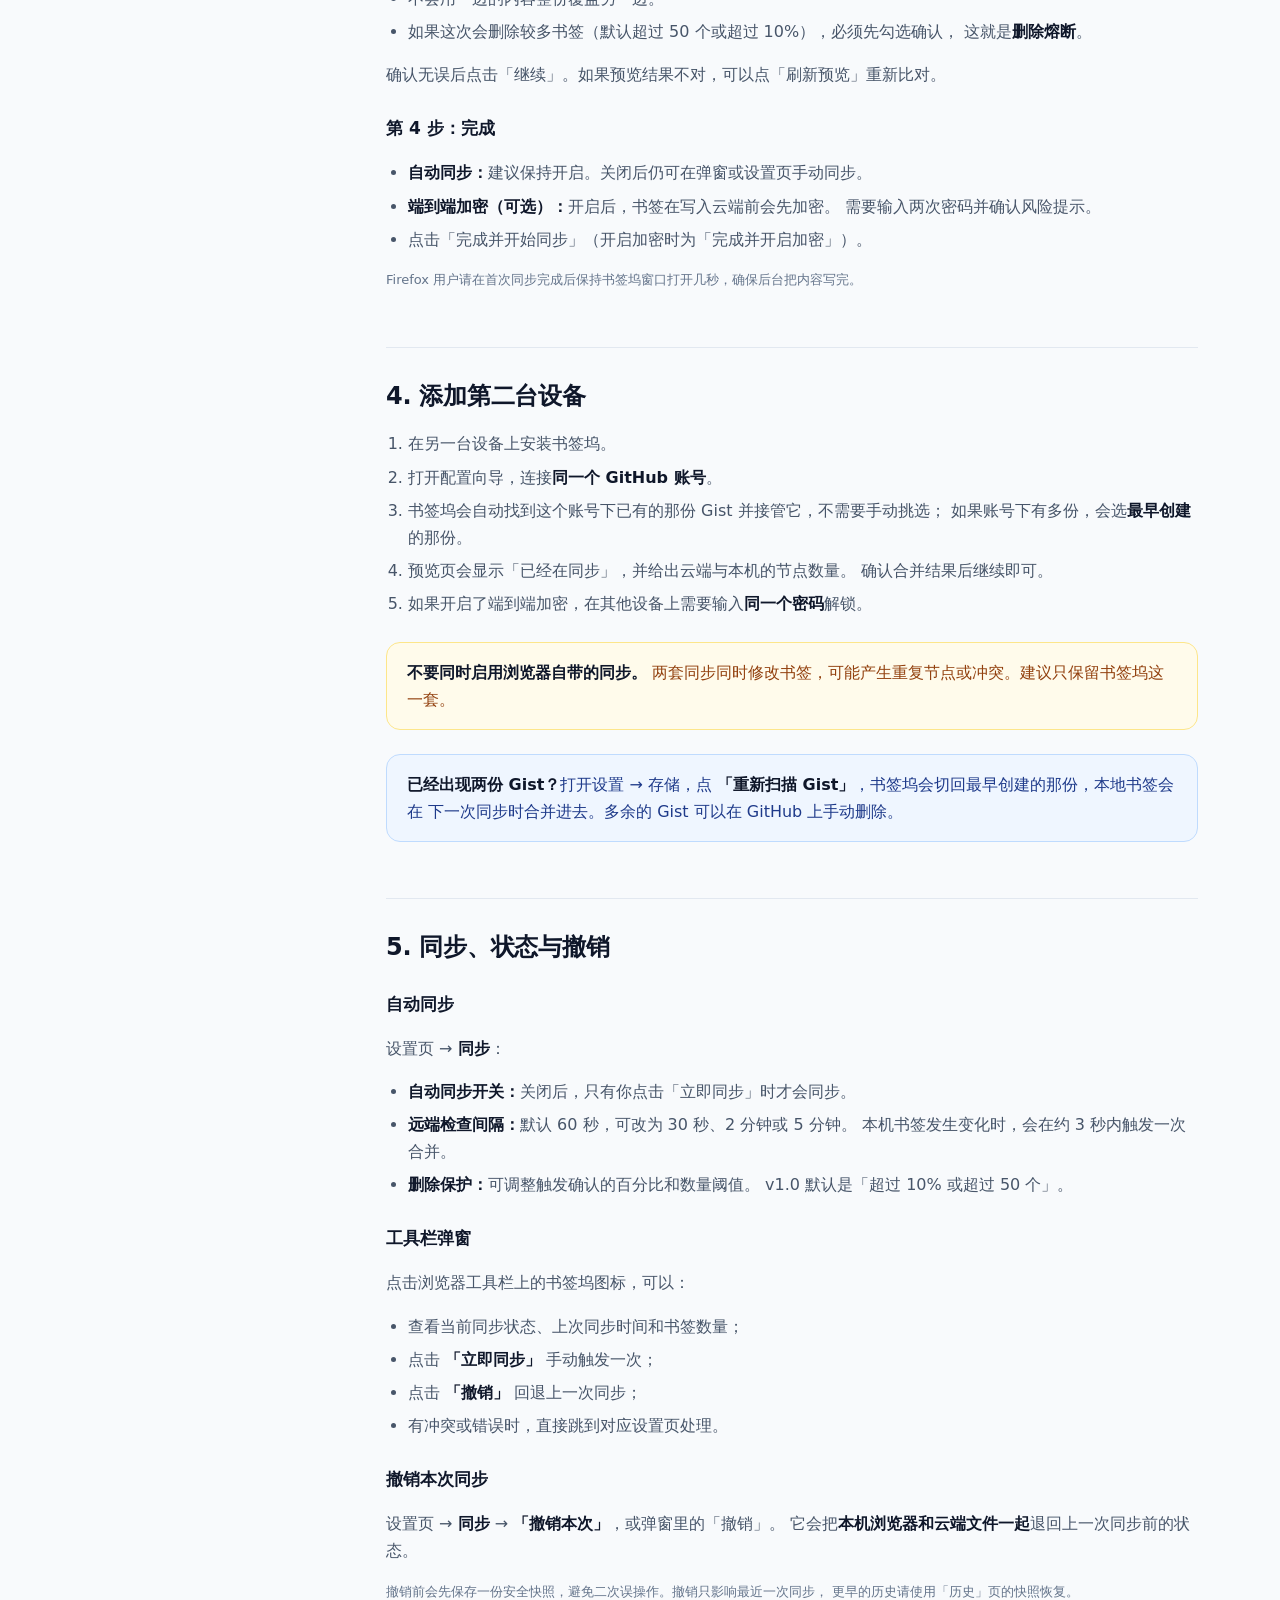
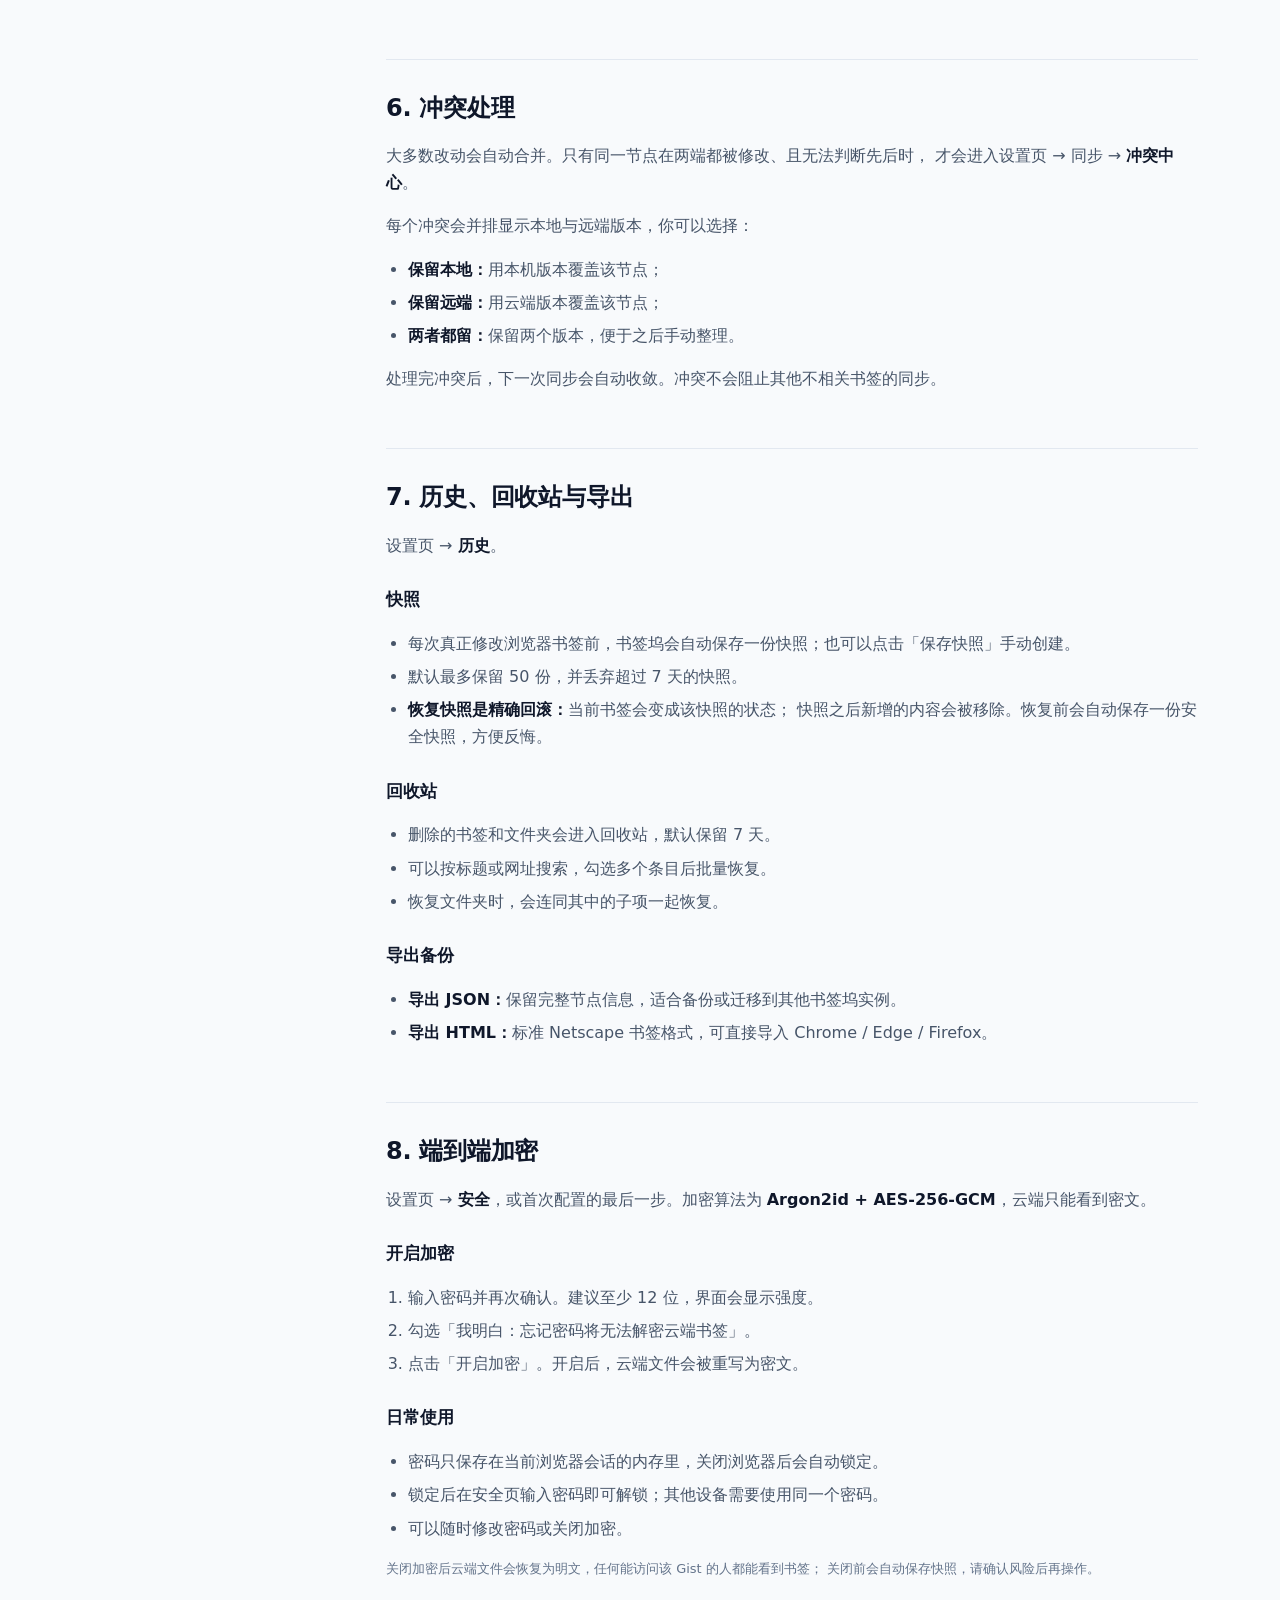
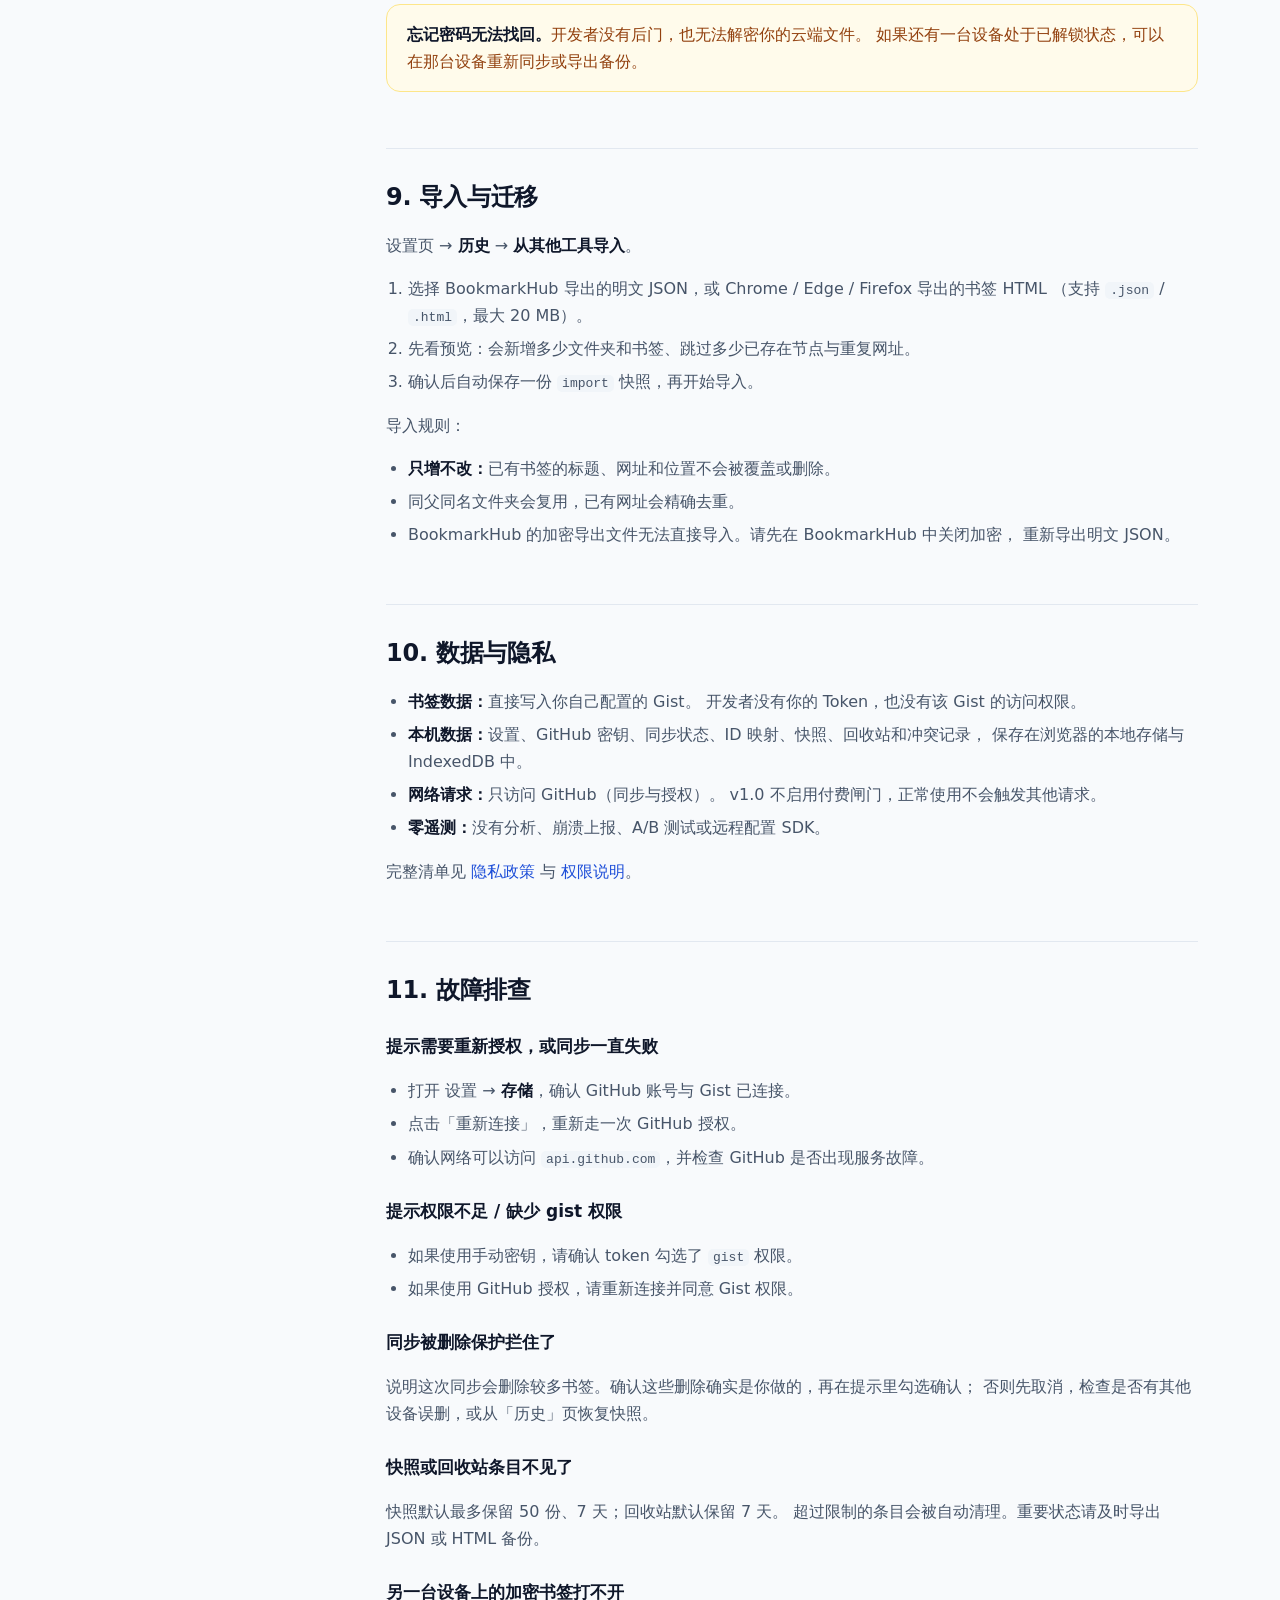
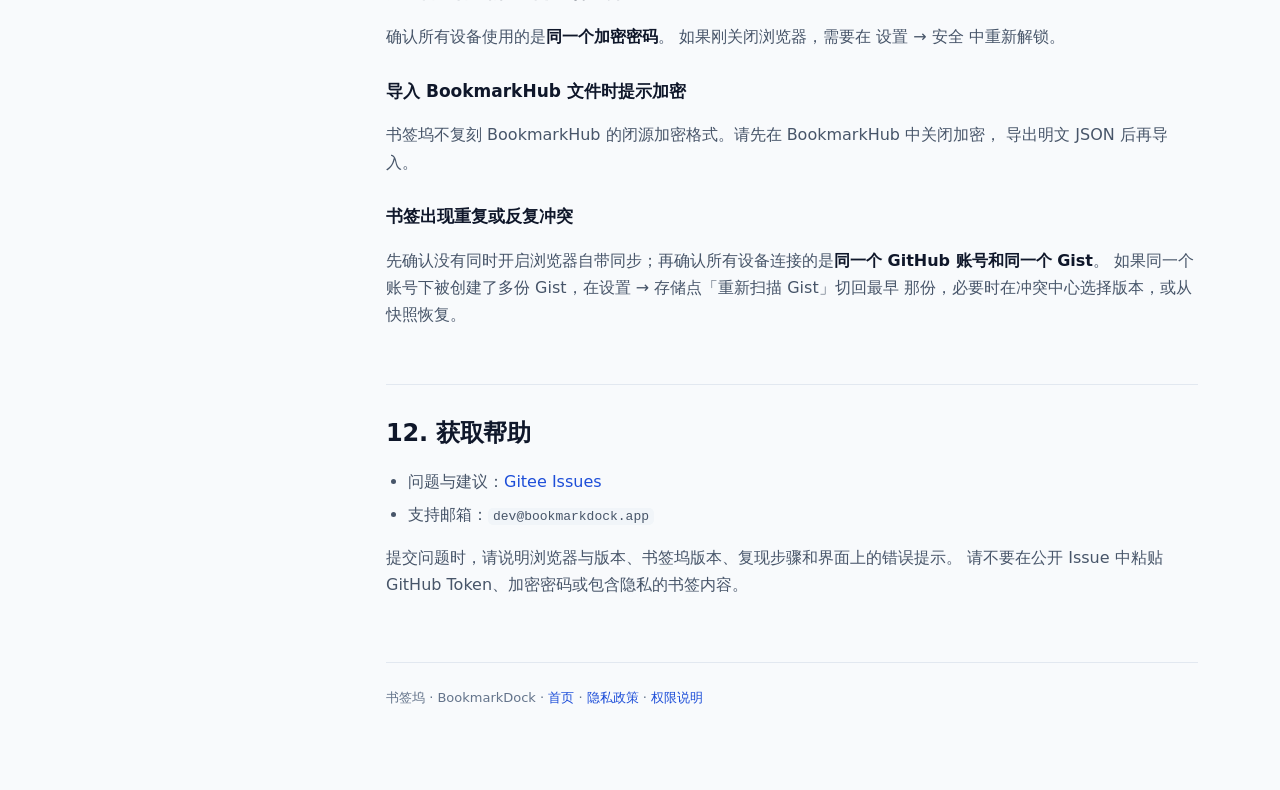
==== commit 7f0eac19: "docs: 补充第二台设备自动接管 Gist 与重复 Gist 修复说明" ====
--- a/guide.html
+++ b/guide.html
@@ -99,9 +99,9 @@
 
           <h3>第 2 步：连接 GitHub</h3>
           <ol>
-            <li>点击 <strong>「使用 GitHub 账号授权」</strong>。</li>
-            <li>
-              扩展会打开 GitHub 授权页，并显示一串 <strong>8 位验证码</strong>。
+            <li>点击 <strong>「下一步：连接 GitHub」</strong>。</li>
+            <li>
+              界面会显示一串 <strong>8 位验证码</strong>，并自动打开 GitHub 授权页。
               如果页面没有自动打开，点击界面上的「点这里打开」。
             </li>
             <li>在 GitHub 页面输入验证码，确认授权。GitHub 只会授予读写 Gist 的权限。</li>
@@ -164,6 +164,10 @@
             <li>在另一台设备上安装书签坞。</li>
             <li>打开配置向导，连接<strong>同一个 GitHub 账号</strong>。</li>
             <li>
+              书签坞会自动找到这个账号下已有的那份 Gist 并接管它，不需要手动挑选；
+              如果账号下有多份，会选<strong>最早创建</strong>的那份。
+            </li>
+            <li>
               预览页会显示「已经在同步」，并给出云端与本机的节点数量。 确认合并结果后继续即可。
             </li>
             <li>如果开启了端到端加密，在其他设备上需要输入<strong>同一个密码</strong>解锁。</li>
@@ -174,6 +178,13 @@
               两套同步同时修改书签，可能产生重复节点或冲突。建议只保留书签坞这一套。
             </p>
           </div>
+          <div class="callout">
+            <p>
+              <strong>已经出现两份 Gist？</strong>打开设置 → 存储，点
+              <strong>「重新扫描 Gist」</strong>，书签坞会切回最早创建的那份，本地书签会在
+              下一次同步时合并进去。多余的 Gist 可以在 GitHub 上手动删除。
+            </p>
+          </div>
 
           <h2 id="sync">5. 同步、状态与撤销</h2>
 
@@ -370,7 +381,8 @@
           <p>
             先确认没有同时开启浏览器自带同步；再确认所有设备连接的是<strong
               >同一个 GitHub 账号和同一个 Gist</strong
-            >。 必要时在冲突中心选择版本，或从快照恢复。
+            >。 如果同一个账号下被创建了多份 Gist，在设置 → 存储点「重新扫描 Gist」切回最早
+            那份，必要时在冲突中心选择版本，或从快照恢复。
           </p>
 
           <h2 id="help">12. 获取帮助</h2>
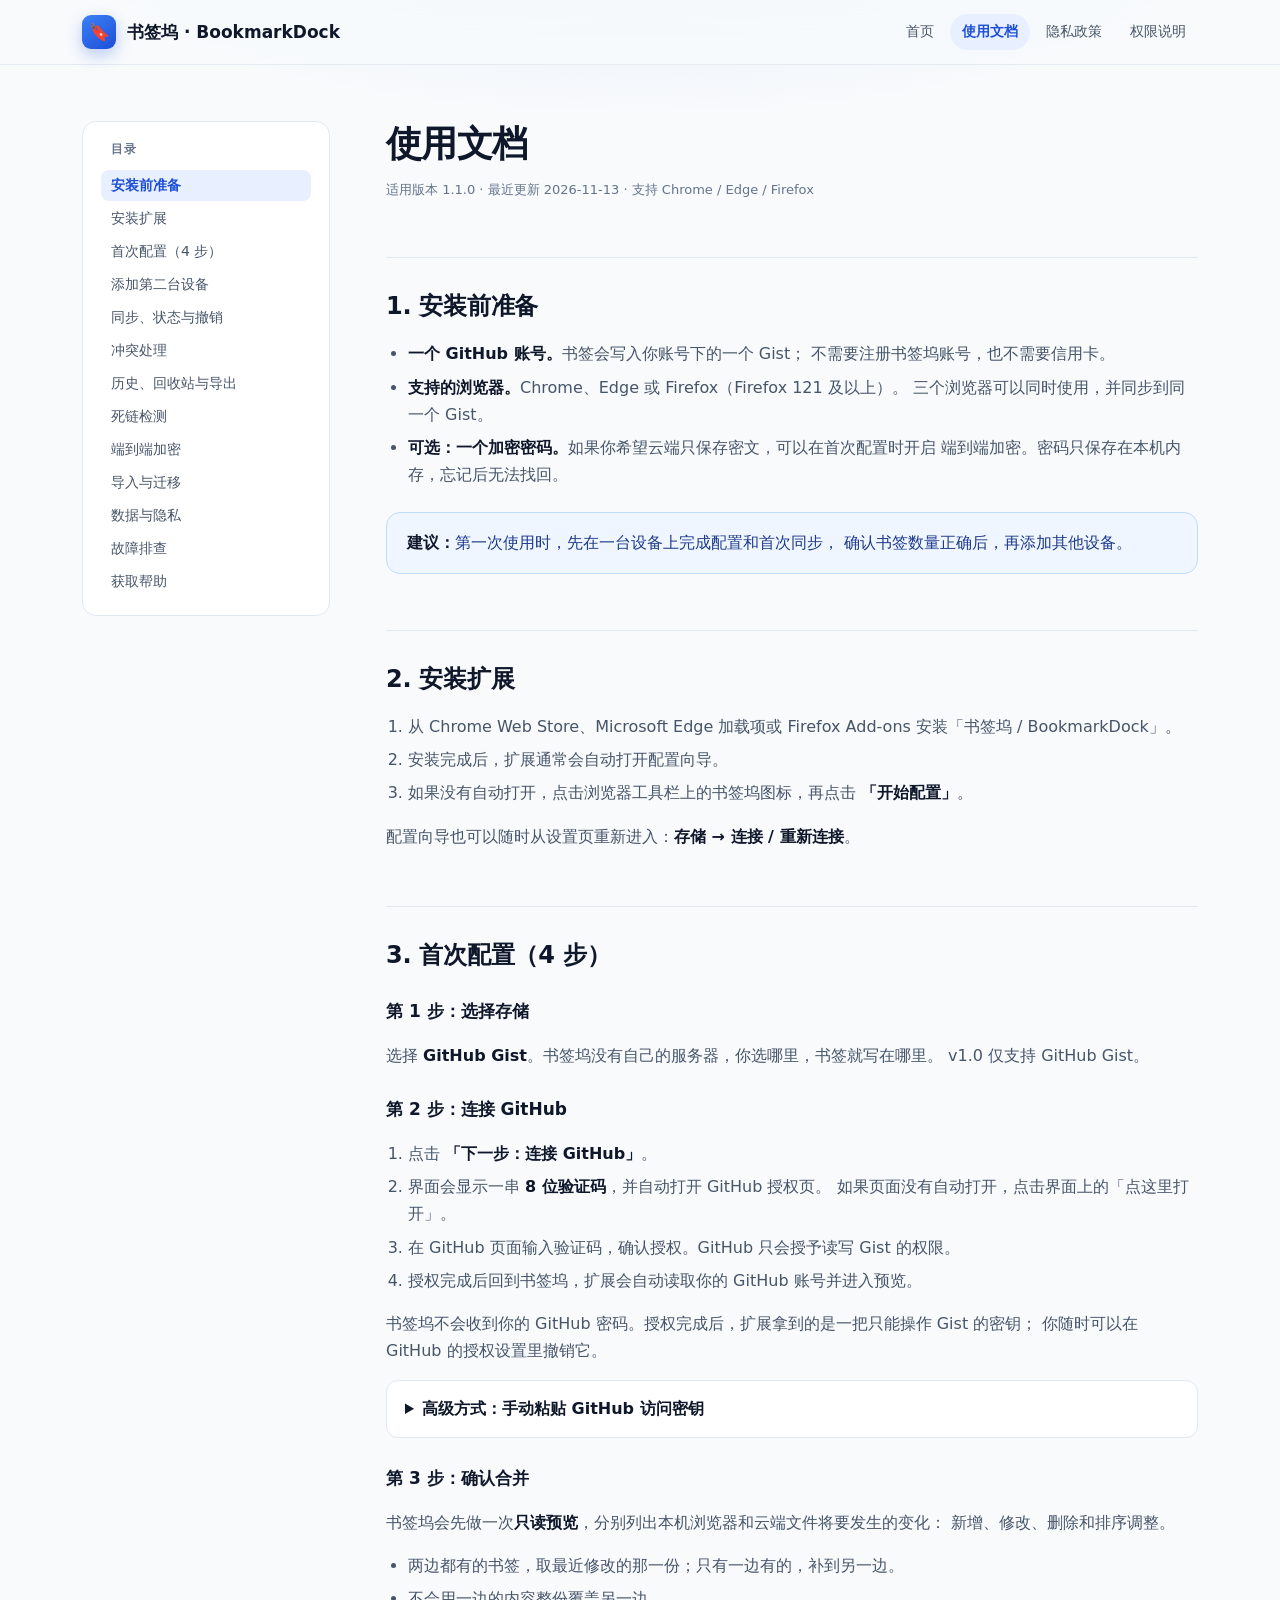
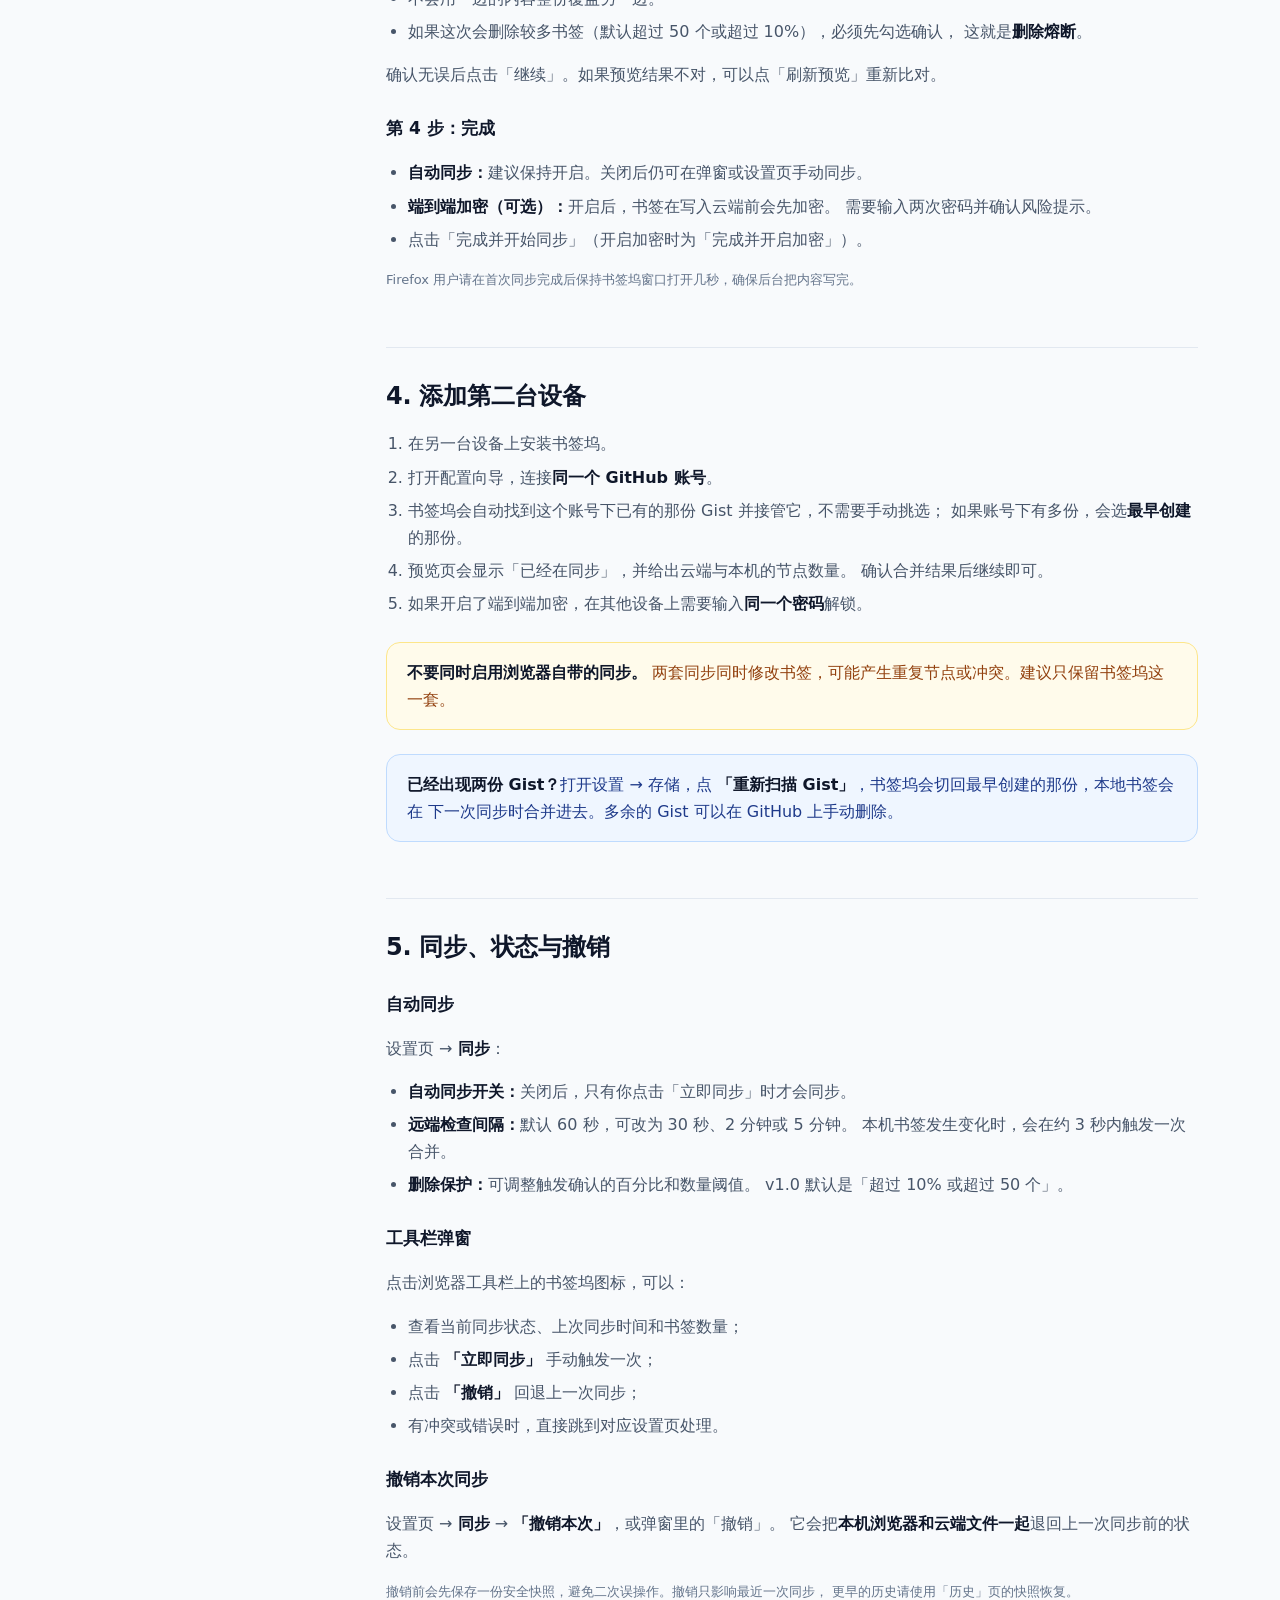
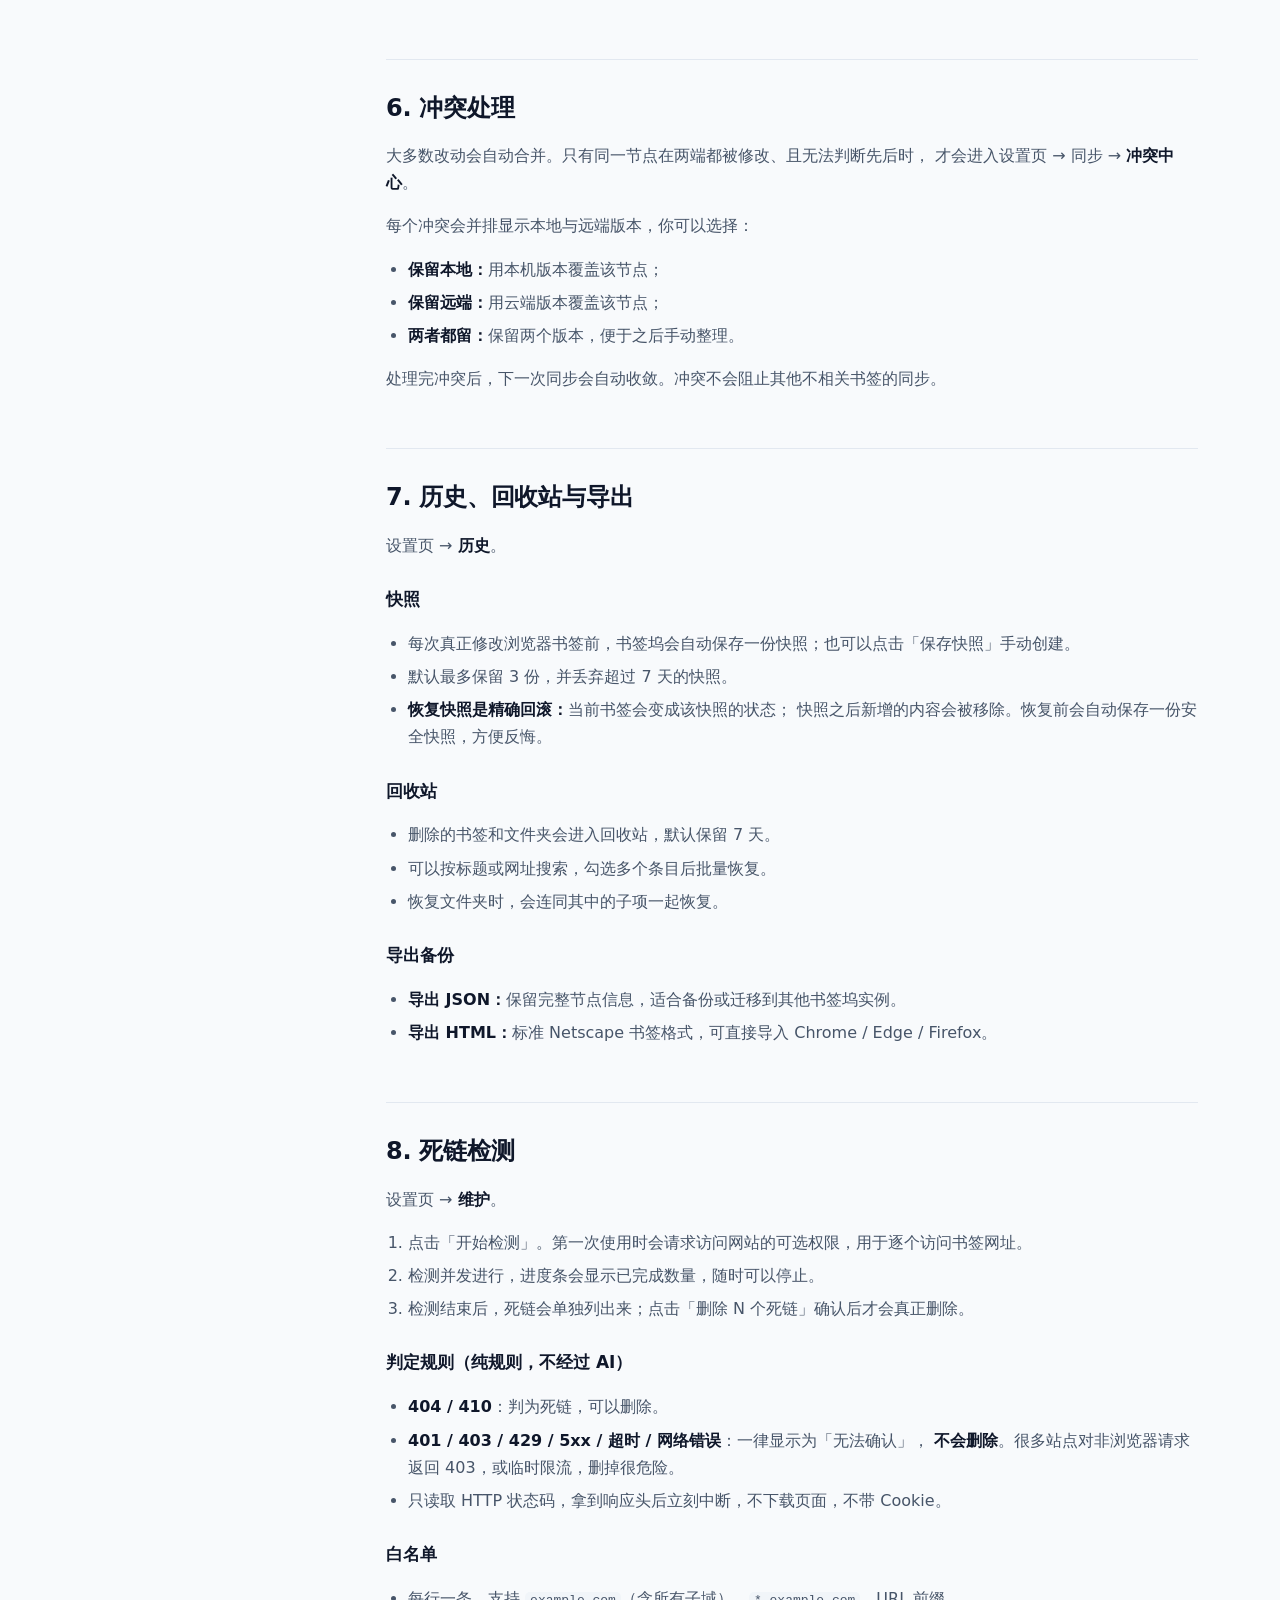
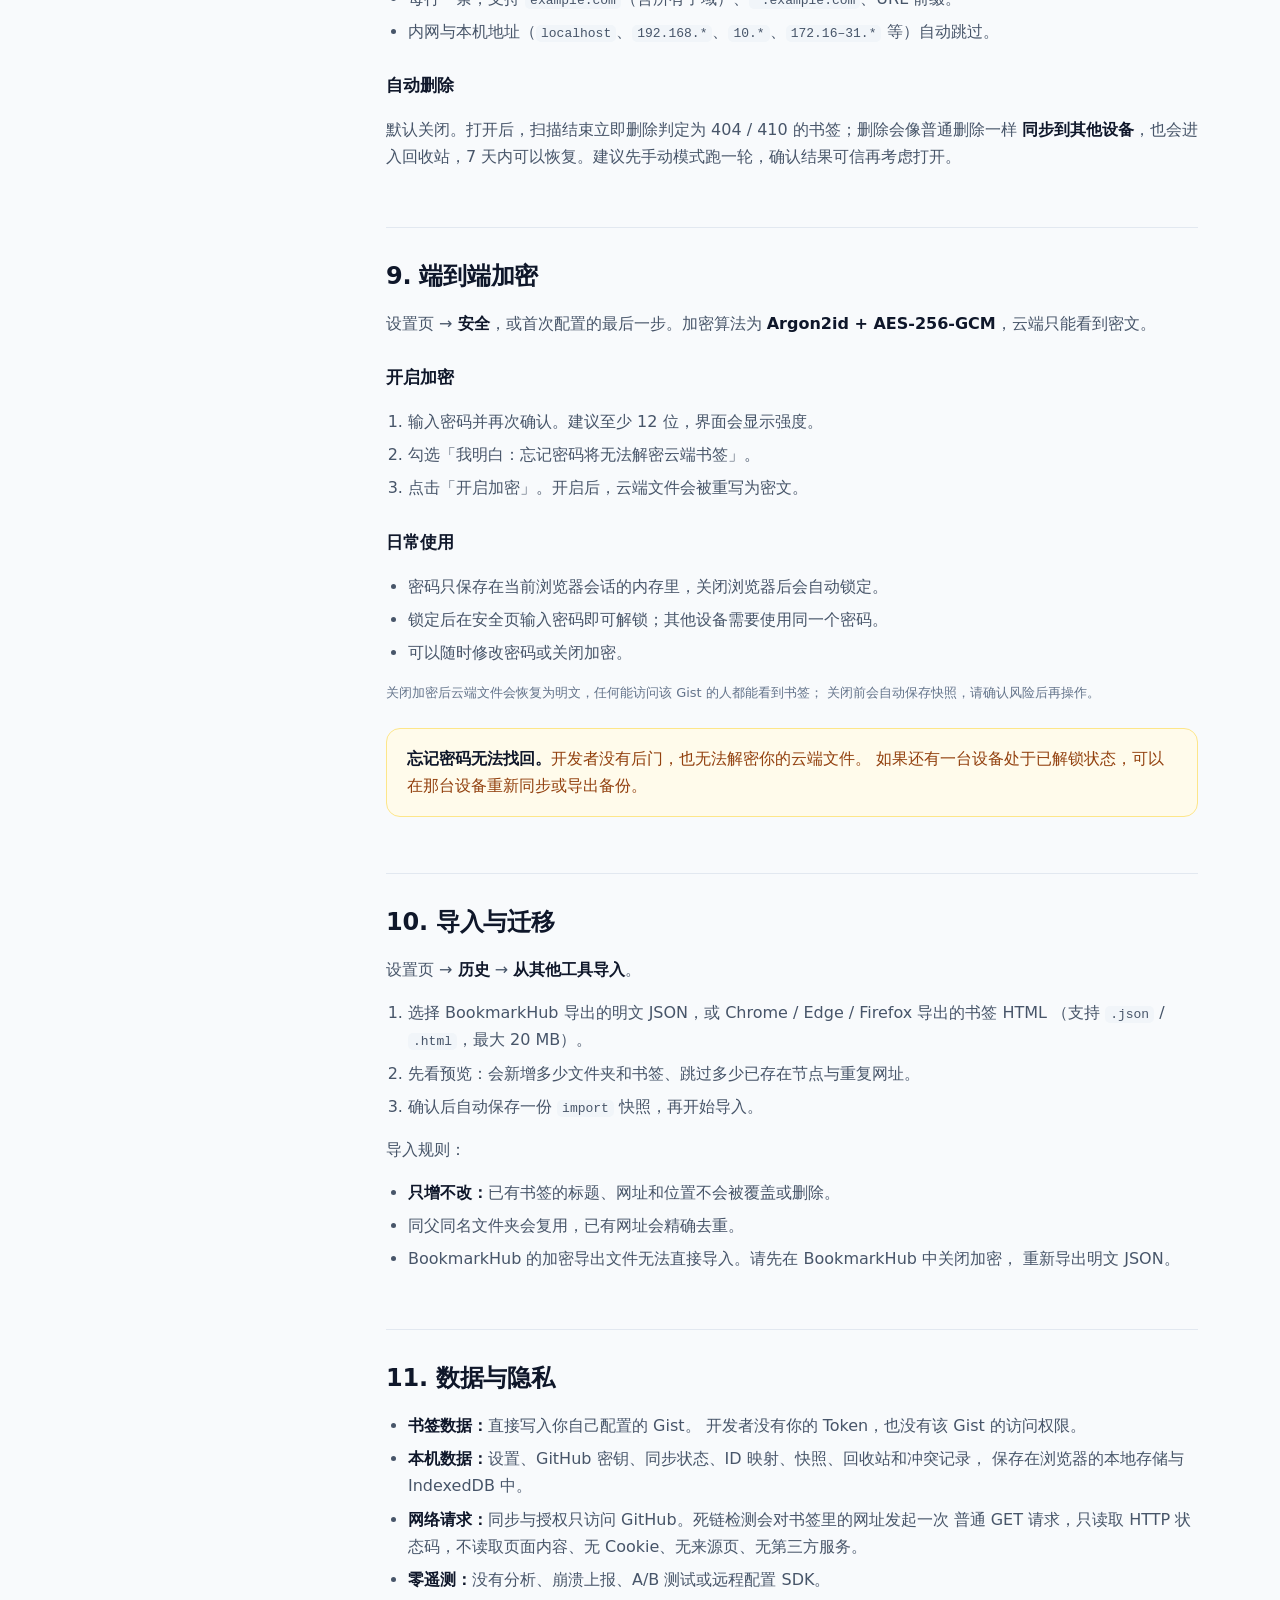
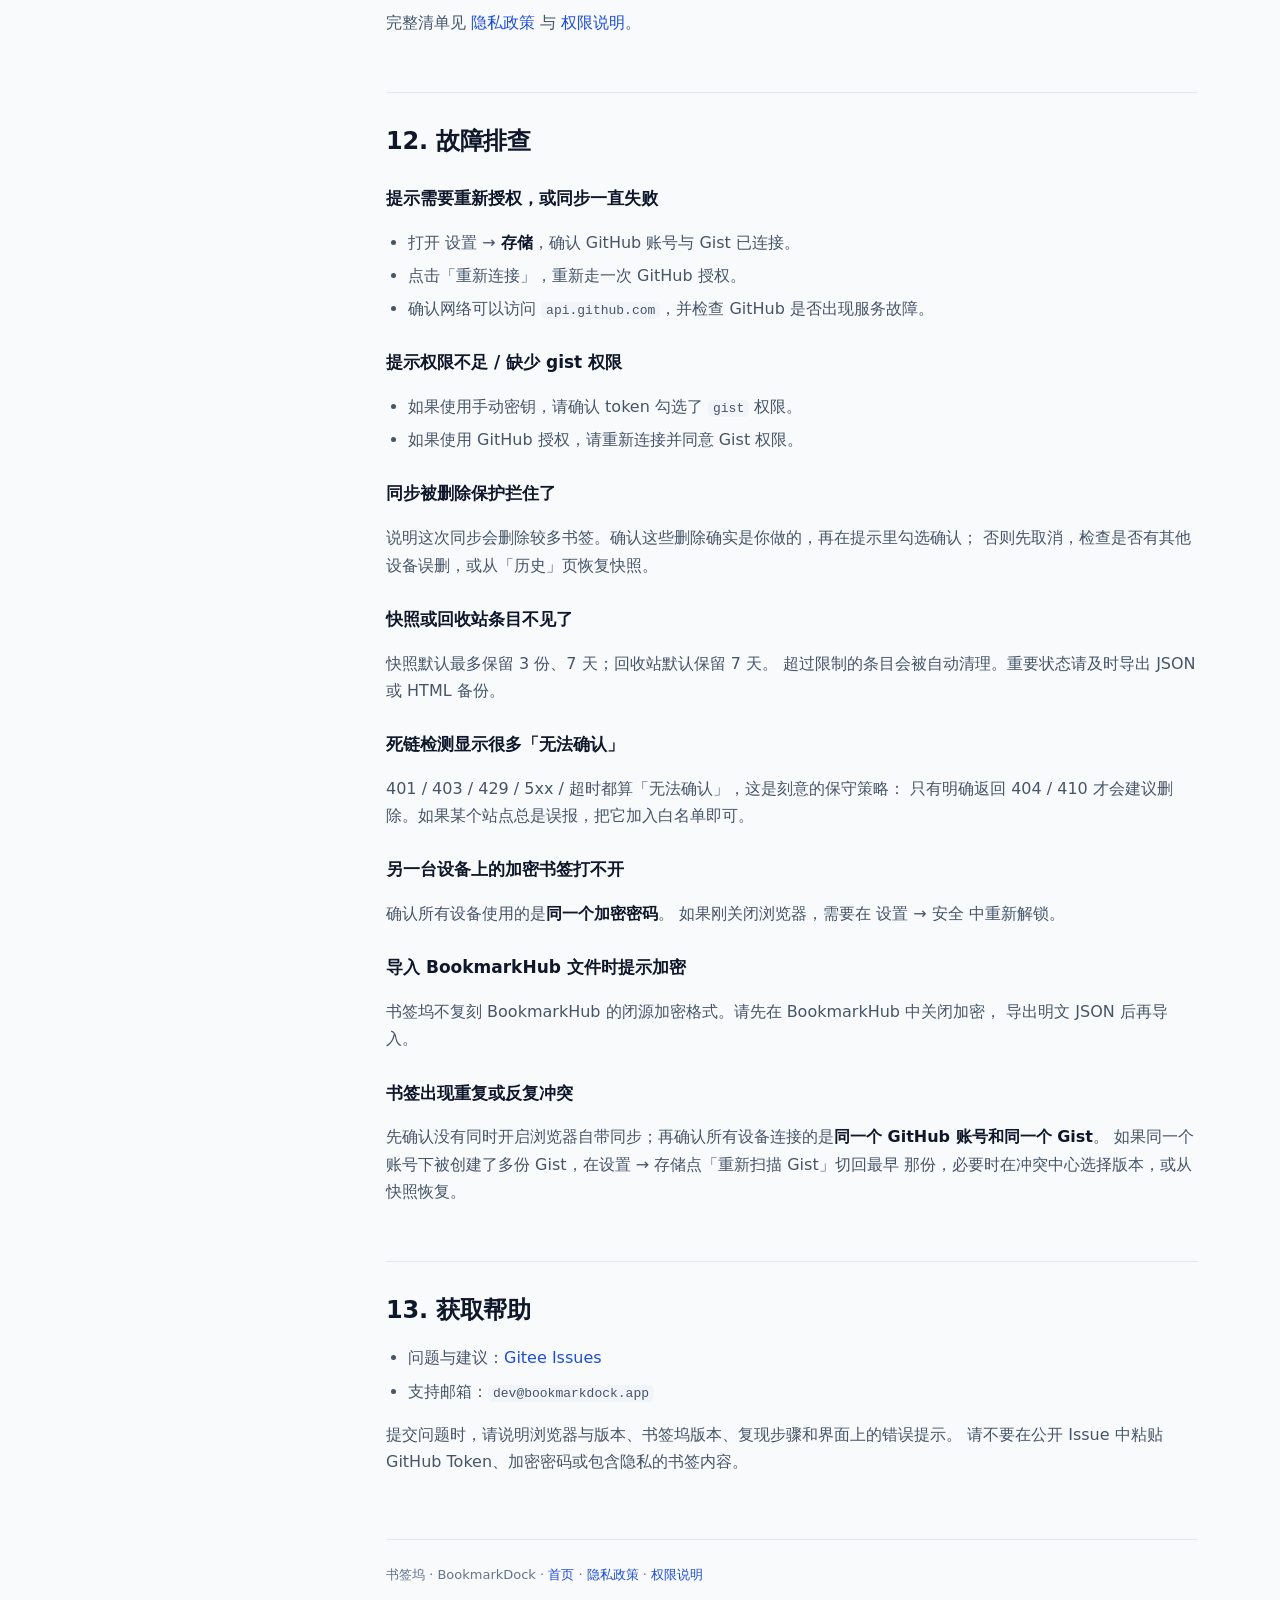
==== commit d97198d7: "docs: v1.1.0 更新（快照 3 份、死链检测、通配主机权限说明）" ====
--- a/guide.html
+++ b/guide.html
@@ -6,7 +6,7 @@
     <title>使用文档 · 书签坞 BookmarkDock</title>
     <meta
       name="description"
-      content="书签坞完整使用文档：安装、连接 GitHub、首次同步、多设备、自动同步、冲突处理、历史与回收站、端到端加密、导入导出与故障排查。"
+      content="书签坞完整使用文档：安装、连接 GitHub、首次同步、多设备、自动同步、冲突处理、历史与回收站、死链检测、端到端加密、导入导出与故障排查。"
     />
     <link rel="stylesheet" href="./style.css" />
     <link rel="icon" href="./icon-128.png" />
@@ -40,6 +40,7 @@
               <li><a href="#sync">同步、状态与撤销</a></li>
               <li><a href="#conflict">冲突处理</a></li>
               <li><a href="#history">历史、回收站与导出</a></li>
+              <li><a href="#maintenance">死链检测</a></li>
               <li><a href="#encryption">端到端加密</a></li>
               <li><a href="#import">导入与迁移</a></li>
               <li><a href="#privacy">数据与隐私</a></li>
@@ -51,7 +52,7 @@
 
         <article class="doc-body">
           <h1>使用文档</h1>
-          <p class="meta">适用版本 1.0.0 · 最近更新 2026-11-10 · 支持 Chrome / Edge / Firefox</p>
+          <p class="meta">适用版本 1.1.0 · 最近更新 2026-11-13 · 支持 Chrome / Edge / Firefox</p>
 
           <h2 id="prepare">1. 安装前准备</h2>
           <ul>
@@ -243,7 +244,7 @@
             <li>
               每次真正修改浏览器书签前，书签坞会自动保存一份快照；也可以点击「保存快照」手动创建。
             </li>
-            <li>默认最多保留 50 份，并丢弃超过 7 天的快照。</li>
+            <li>默认最多保留 3 份，并丢弃超过 7 天的快照。</li>
             <li>
               <strong>恢复快照是精确回滚：</strong>当前书签会变成该快照的状态；
               快照之后新增的内容会被移除。恢复前会自动保存一份安全快照，方便反悔。
@@ -266,7 +267,37 @@
             </li>
           </ul>
 
-          <h2 id="encryption">8. 端到端加密</h2>
+          <h2 id="maintenance">8. 死链检测</h2>
+          <p>设置页 → <strong>维护</strong>。</p>
+          <ol>
+            <li>点击「开始检测」。第一次使用时会请求访问网站的可选权限，用于逐个访问书签网址。</li>
+            <li>检测并发进行，进度条会显示已完成数量，随时可以停止。</li>
+            <li>检测结束后，死链会单独列出来；点击「删除 N 个死链」确认后才会真正删除。</li>
+          </ol>
+
+          <h3>判定规则（纯规则，不经过 AI）</h3>
+          <ul>
+            <li><strong>404 / 410</strong>：判为死链，可以删除。</li>
+            <li>
+              <strong>401 / 403 / 429 / 5xx / 超时 / 网络错误</strong>：一律显示为「无法确认」，
+              <strong>不会删除</strong>。很多站点对非浏览器请求返回 403，或临时限流，删掉很危险。
+            </li>
+            <li>只读取 HTTP 状态码，拿到响应头后立刻中断，不下载页面，不带 Cookie。</li>
+          </ul>
+
+          <h3>白名单</h3>
+          <ul>
+            <li>每行一条，支持 <code>example.com</code>（含所有子域）、<code>*.example.com</code>、URL 前缀。</li>
+            <li>内网与本机地址（<code>localhost</code>、<code>192.168.*</code>、<code>10.*</code>、<code>172.16–31.*</code> 等）自动跳过。</li>
+          </ul>
+
+          <h3>自动删除</h3>
+          <p>
+            默认关闭。打开后，扫描结束立即删除判定为 404 / 410 的书签；删除会像普通删除一样
+            <strong>同步到其他设备</strong>，也会进入回收站，7 天内可以恢复。建议先手动模式跑一轮，确认结果可信再考虑打开。
+          </p>
+
+          <h2 id="encryption">9. 端到端加密</h2>
           <p>
             设置页 → <strong>安全</strong>，或首次配置的最后一步。加密算法为
             <strong>Argon2id + AES-256-GCM</strong>，云端只能看到密文。
@@ -297,7 +328,7 @@
             </p>
           </div>
 
-          <h2 id="import">9. 导入与迁移</h2>
+          <h2 id="import">10. 导入与迁移</h2>
           <p>设置页 → <strong>历史</strong> → <strong>从其他工具导入</strong>。</p>
           <ol>
             <li>
@@ -317,7 +348,7 @@
             </li>
           </ul>
 
-          <h2 id="privacy">10. 数据与隐私</h2>
+          <h2 id="privacy">11. 数据与隐私</h2>
           <ul>
             <li>
               <strong>书签数据：</strong>直接写入你自己配置的 Gist。 开发者没有你的 Token，也没有该
@@ -328,8 +359,8 @@
               映射、快照、回收站和冲突记录， 保存在浏览器的本地存储与 IndexedDB 中。
             </li>
             <li>
-              <strong>网络请求：</strong>只访问 GitHub（同步与授权）。 v1.0
-              不启用付费闸门，正常使用不会触发其他请求。
+              <strong>网络请求：</strong>同步与授权只访问 GitHub。死链检测会对书签里的网址发起一次
+              普通 GET 请求，只读取 HTTP 状态码，不读取页面内容、无 Cookie、无来源页、无第三方服务。
             </li>
             <li><strong>零遥测：</strong>没有分析、崩溃上报、A/B 测试或远程配置 SDK。</li>
           </ul>
@@ -338,7 +369,7 @@
             <a href="./permissions.html">权限说明</a>。
           </p>
 
-          <h2 id="troubleshooting">11. 故障排查</h2>
+          <h2 id="troubleshooting">12. 故障排查</h2>
 
           <h3>提示需要重新授权，或同步一直失败</h3>
           <ul>
@@ -361,8 +392,14 @@
 
           <h3>快照或回收站条目不见了</h3>
           <p>
-            快照默认最多保留 50 份、7 天；回收站默认保留 7 天。
+            快照默认最多保留 3 份、7 天；回收站默认保留 7 天。
             超过限制的条目会被自动清理。重要状态请及时导出 JSON 或 HTML 备份。
+          </p>
+
+          <h3>死链检测显示很多「无法确认」</h3>
+          <p>
+            401 / 403 / 429 / 5xx / 超时都算「无法确认」，这是刻意的保守策略：
+            只有明确返回 404 / 410 才会建议删除。如果某个站点总是误报，把它加入白名单即可。
           </p>
 
           <h3>另一台设备上的加密书签打不开</h3>
@@ -385,7 +422,7 @@
             那份，必要时在冲突中心选择版本，或从快照恢复。
           </p>
 
-          <h2 id="help">12. 获取帮助</h2>
+          <h2 id="help">13. 获取帮助</h2>
           <ul>
             <li>
               问题与建议：<a href="https://gitee.com/sunnice/book-mark-sync/issues">Gitee Issues</a>
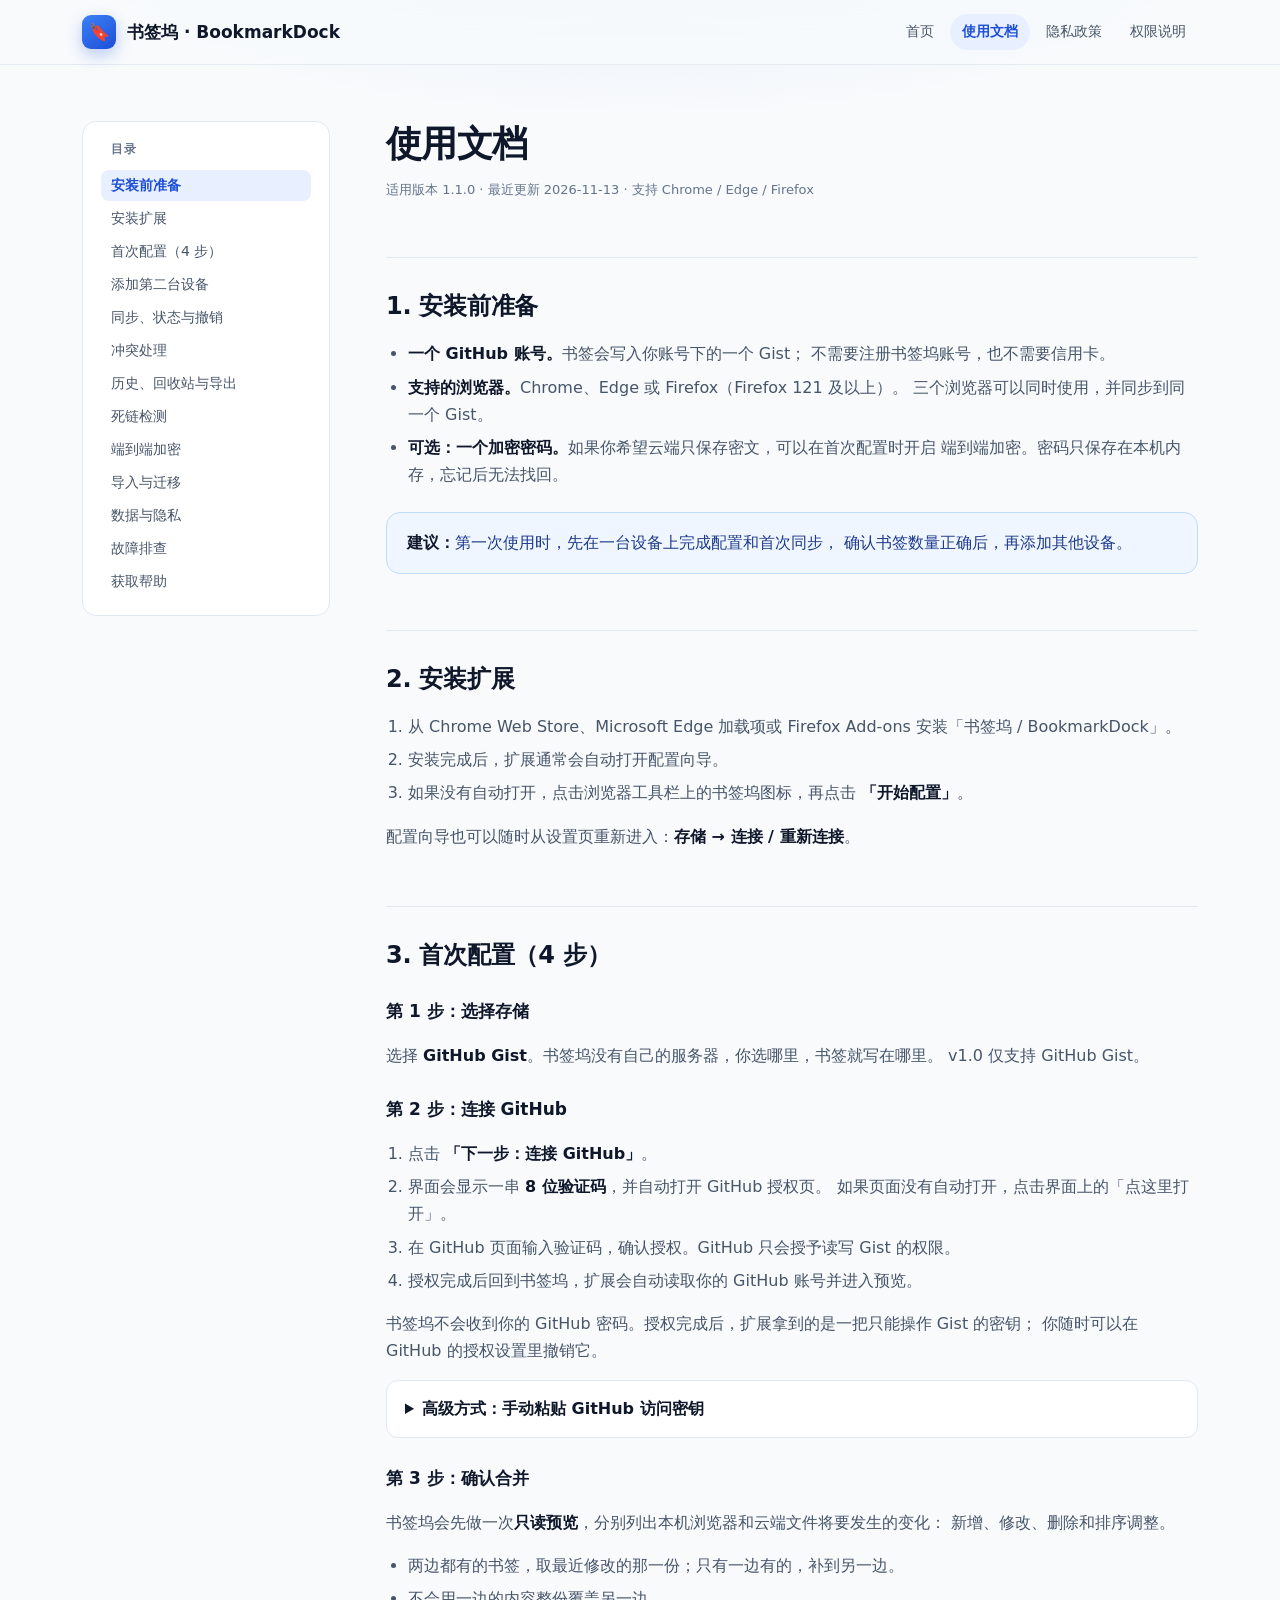
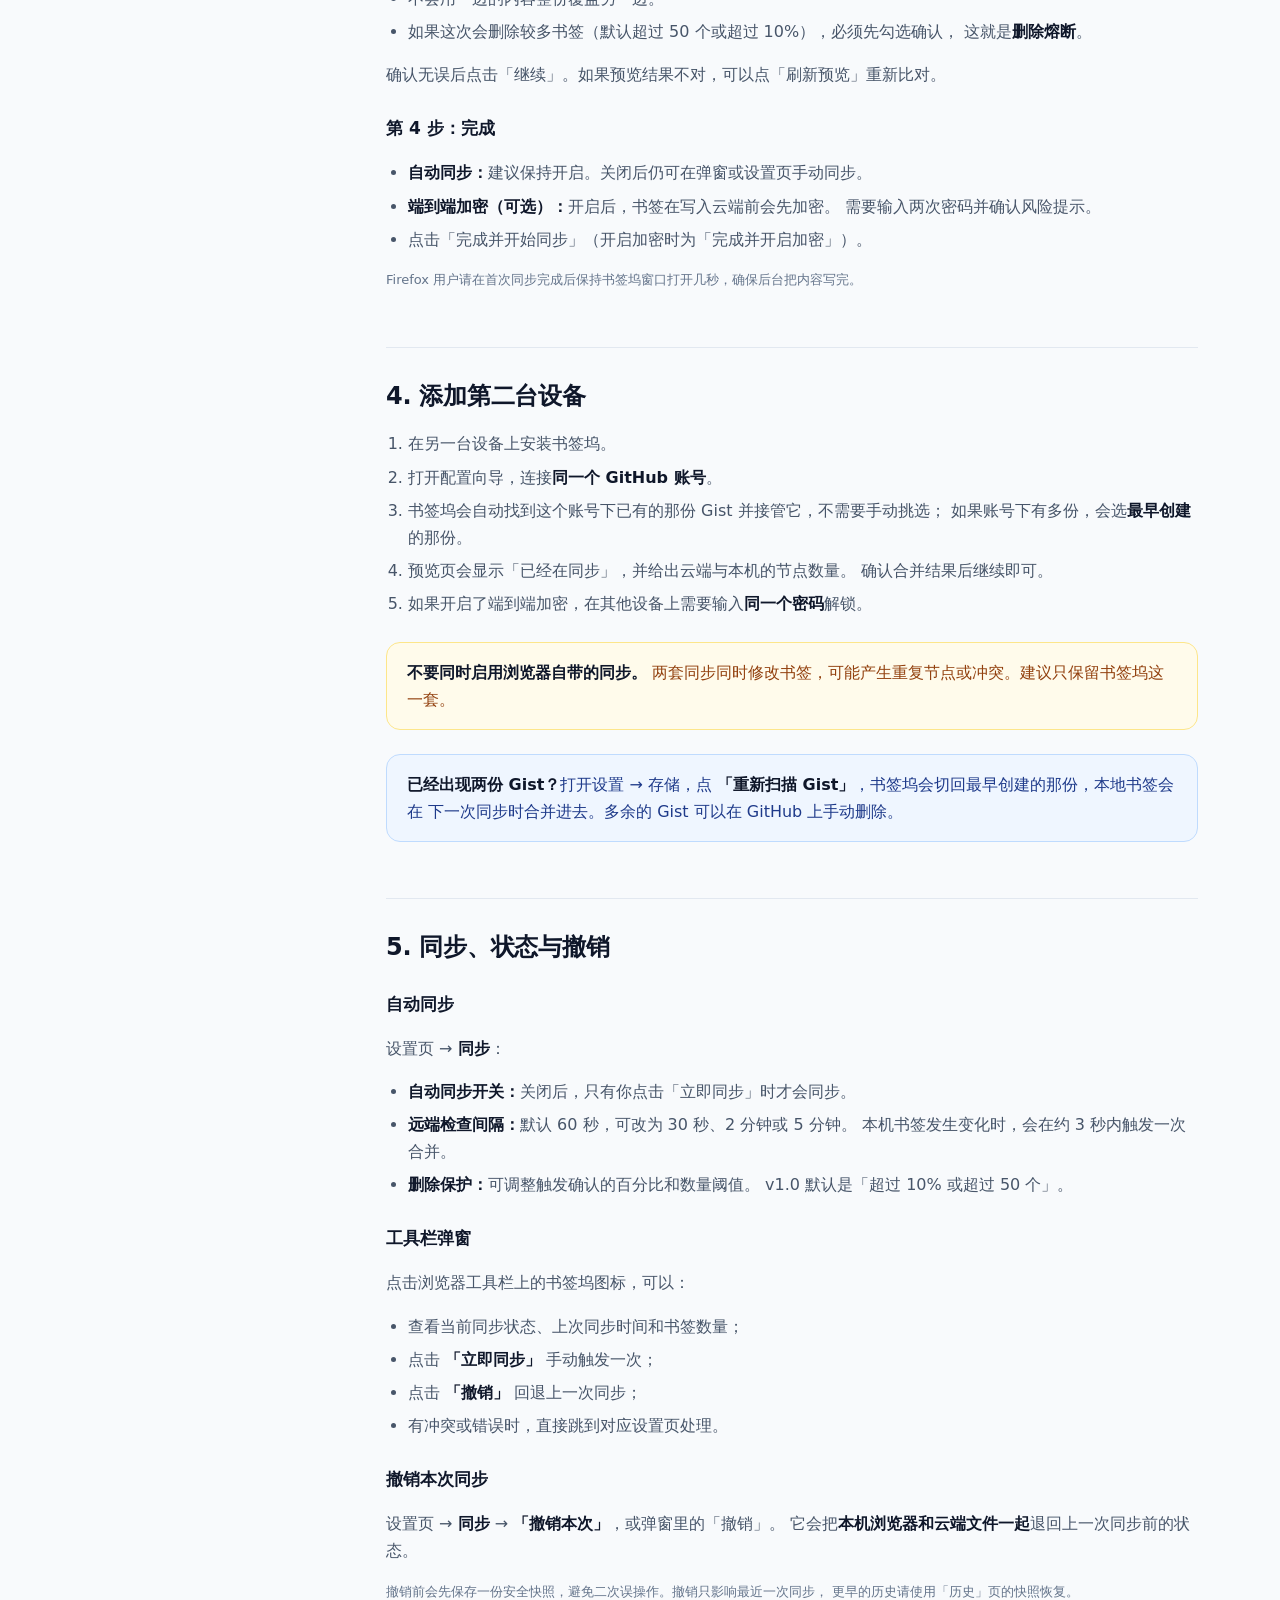
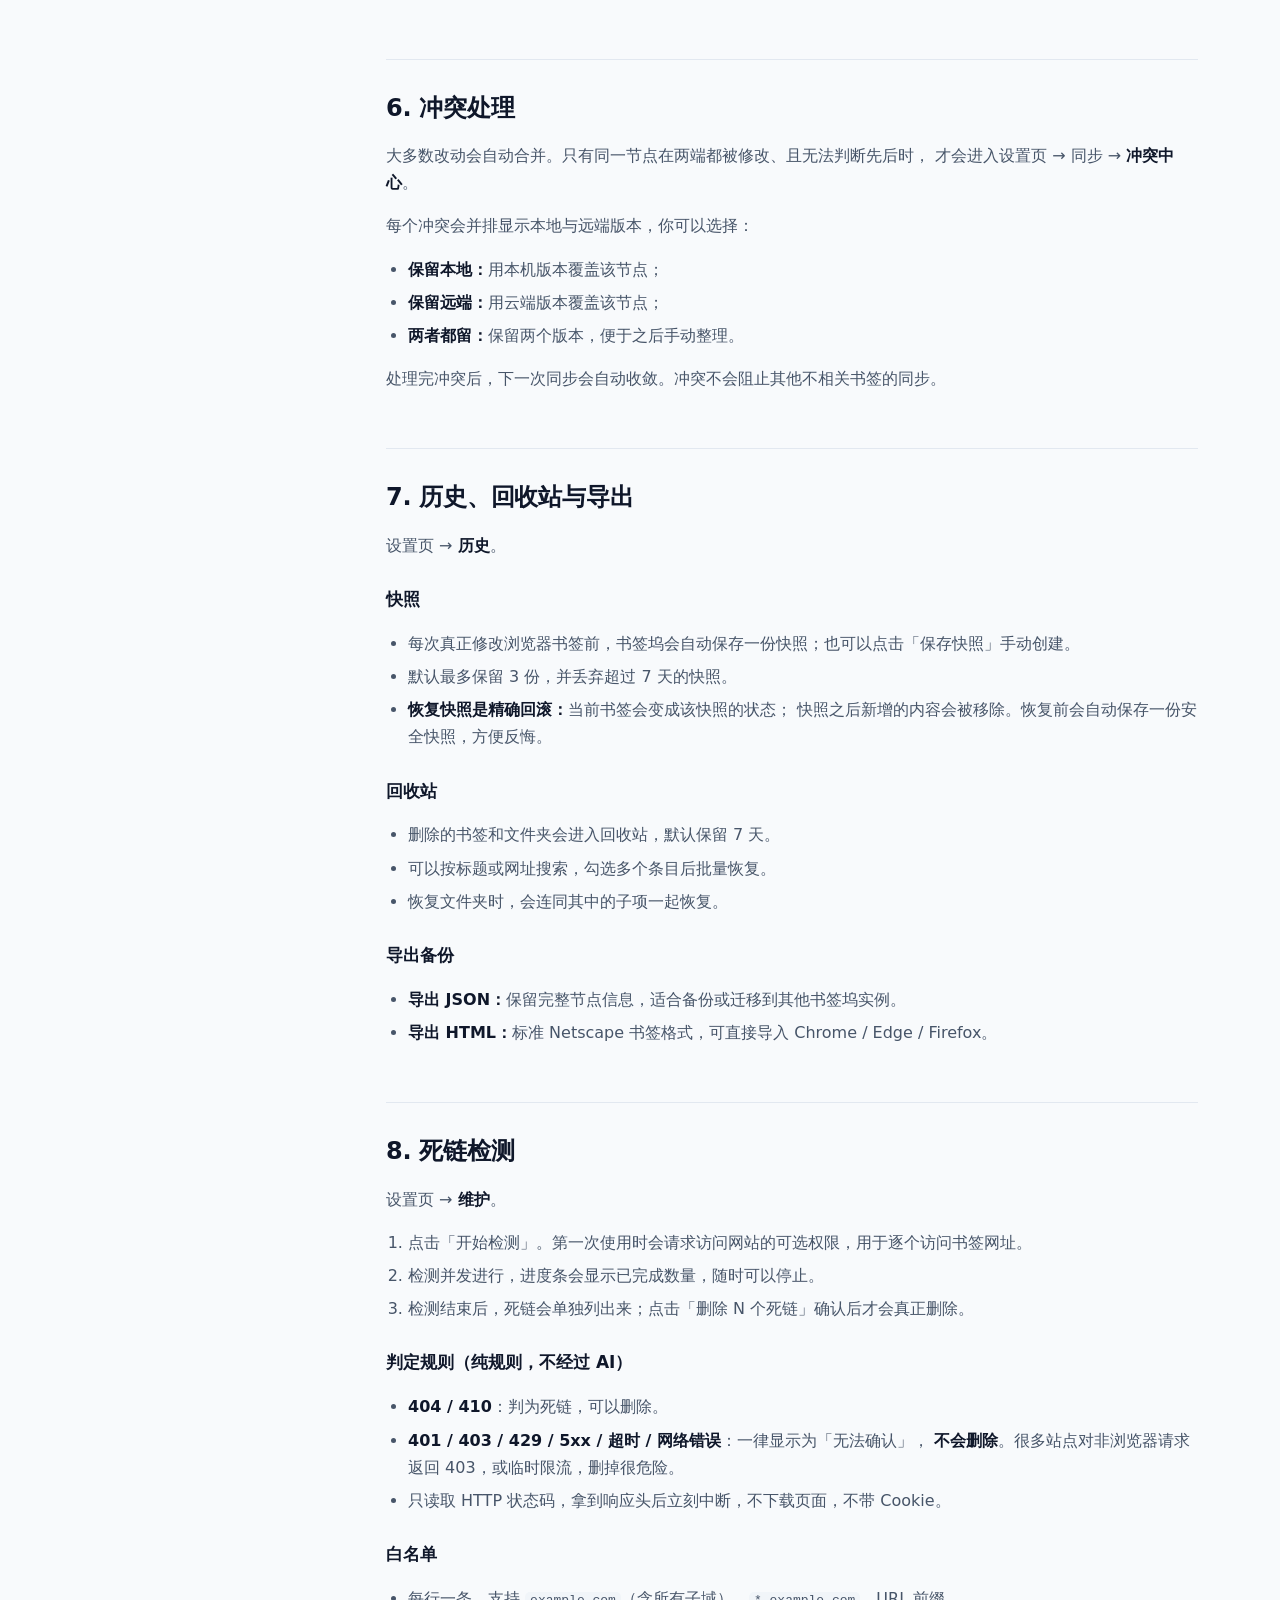
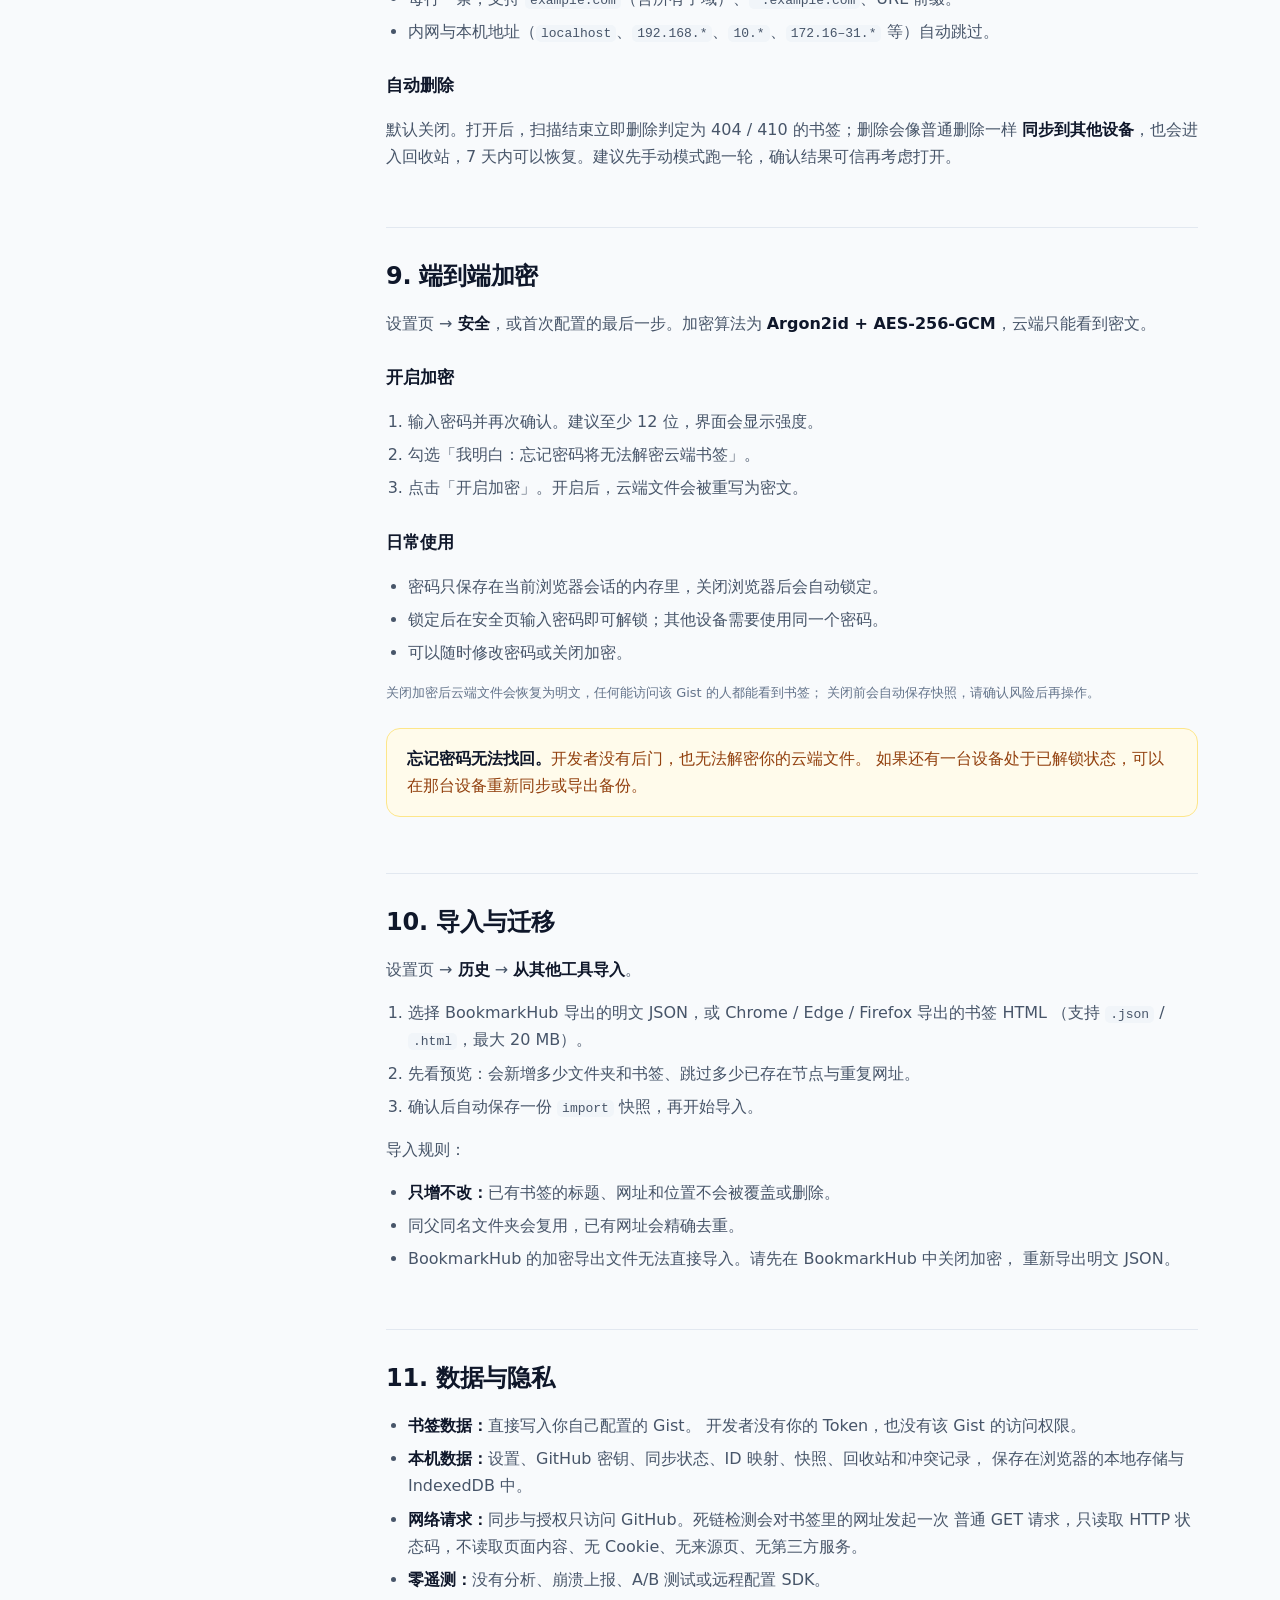
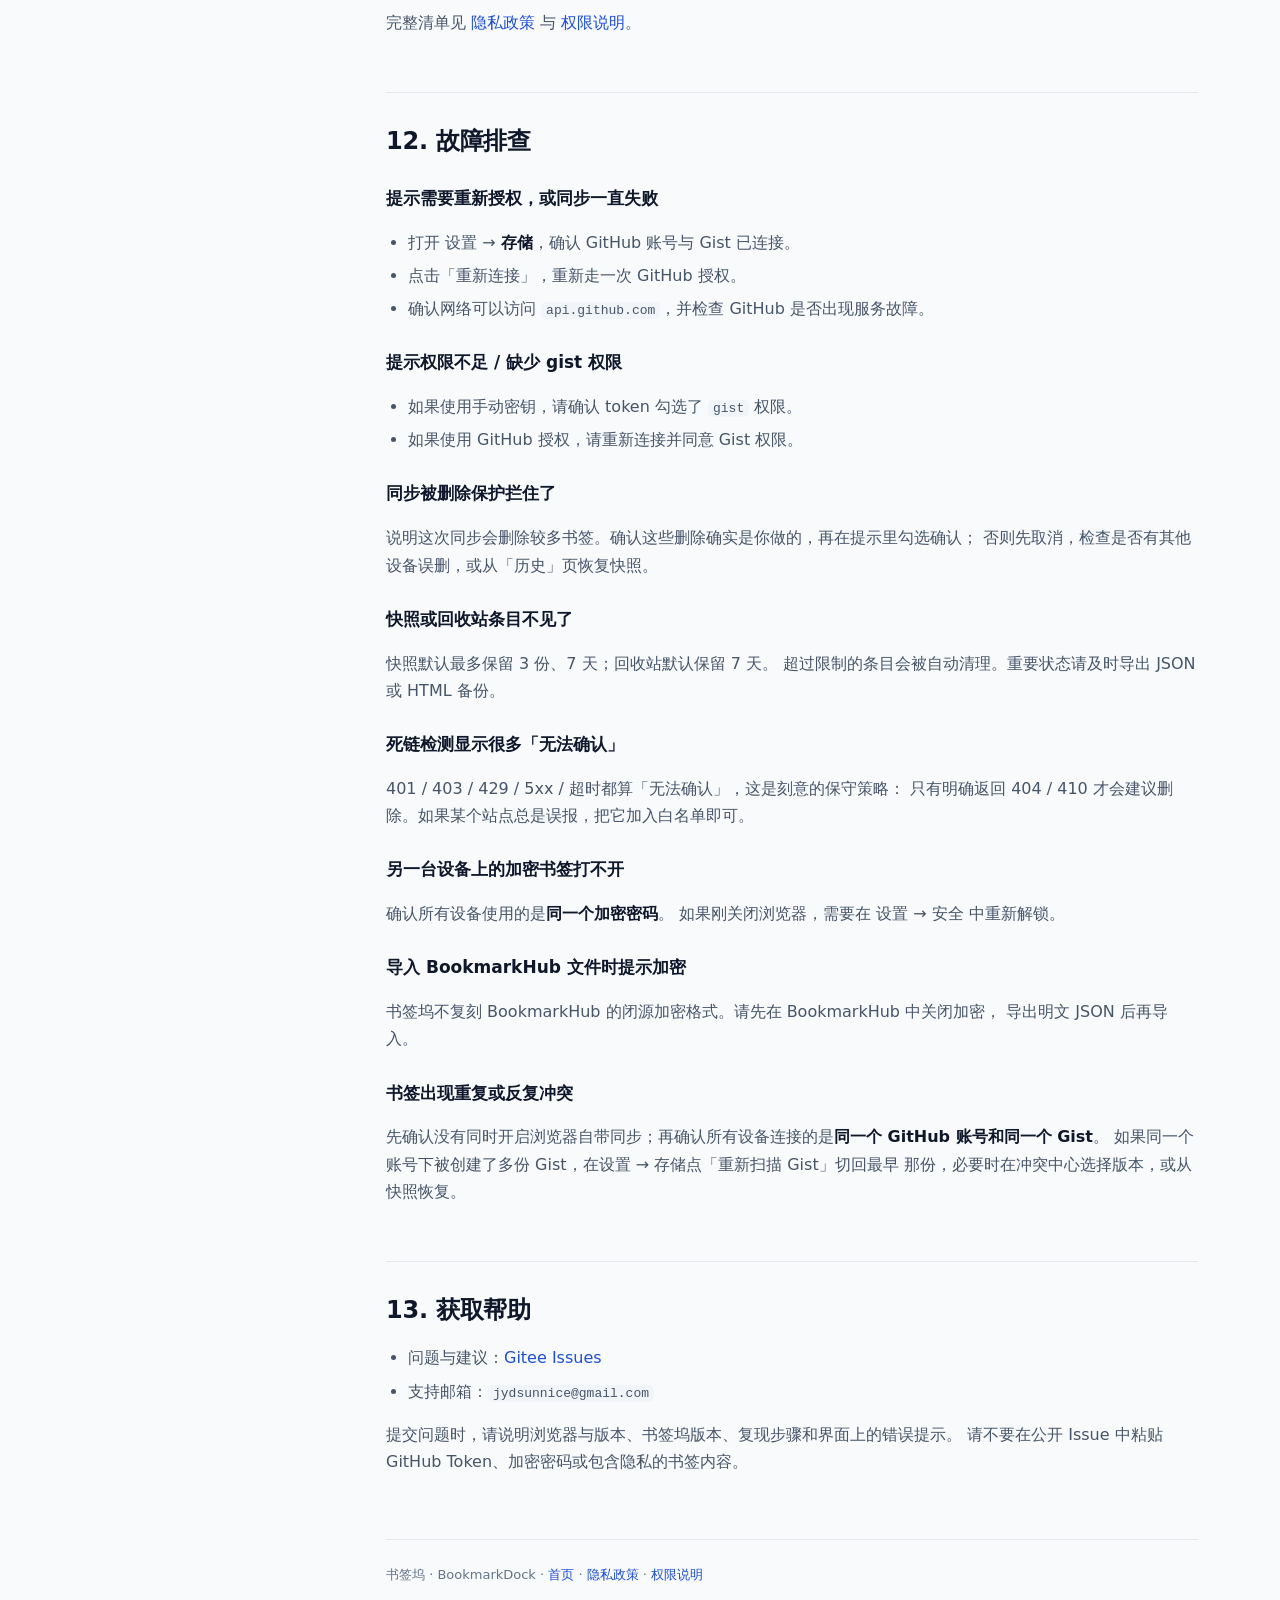
==== commit 117ddd41: "docs: 支持邮箱改为 jydsunnice@gmail.com" ====
--- a/guide.html
+++ b/guide.html
@@ -427,7 +427,7 @@
             <li>
               问题与建议：<a href="https://gitee.com/sunnice/book-mark-sync/issues">Gitee Issues</a>
             </li>
-            <li>支持邮箱：<code>dev@bookmarkdock.app</code></li>
+            <li>支持邮箱：<code>jydsunnice@gmail.com</code></li>
           </ul>
           <p>
             提交问题时，请说明浏览器与版本、书签坞版本、复现步骤和界面上的错误提示。 请不要在公开
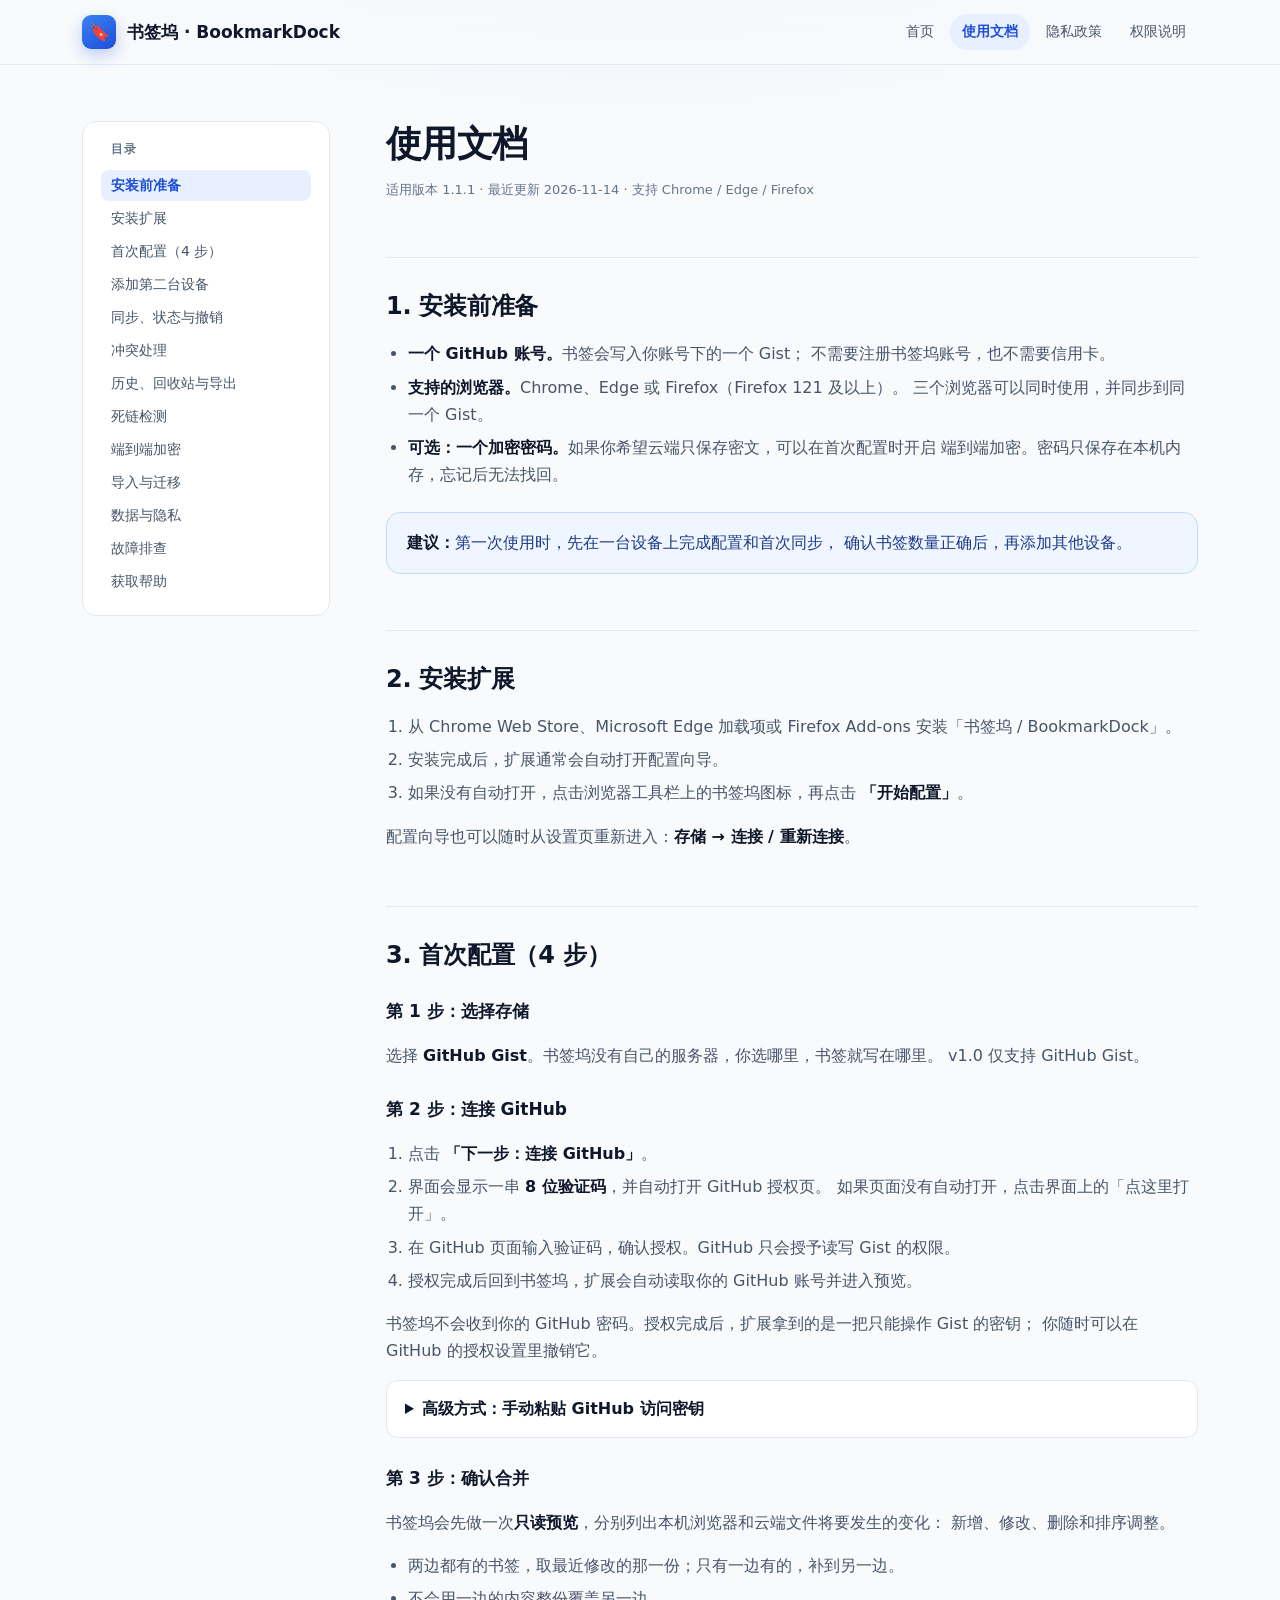
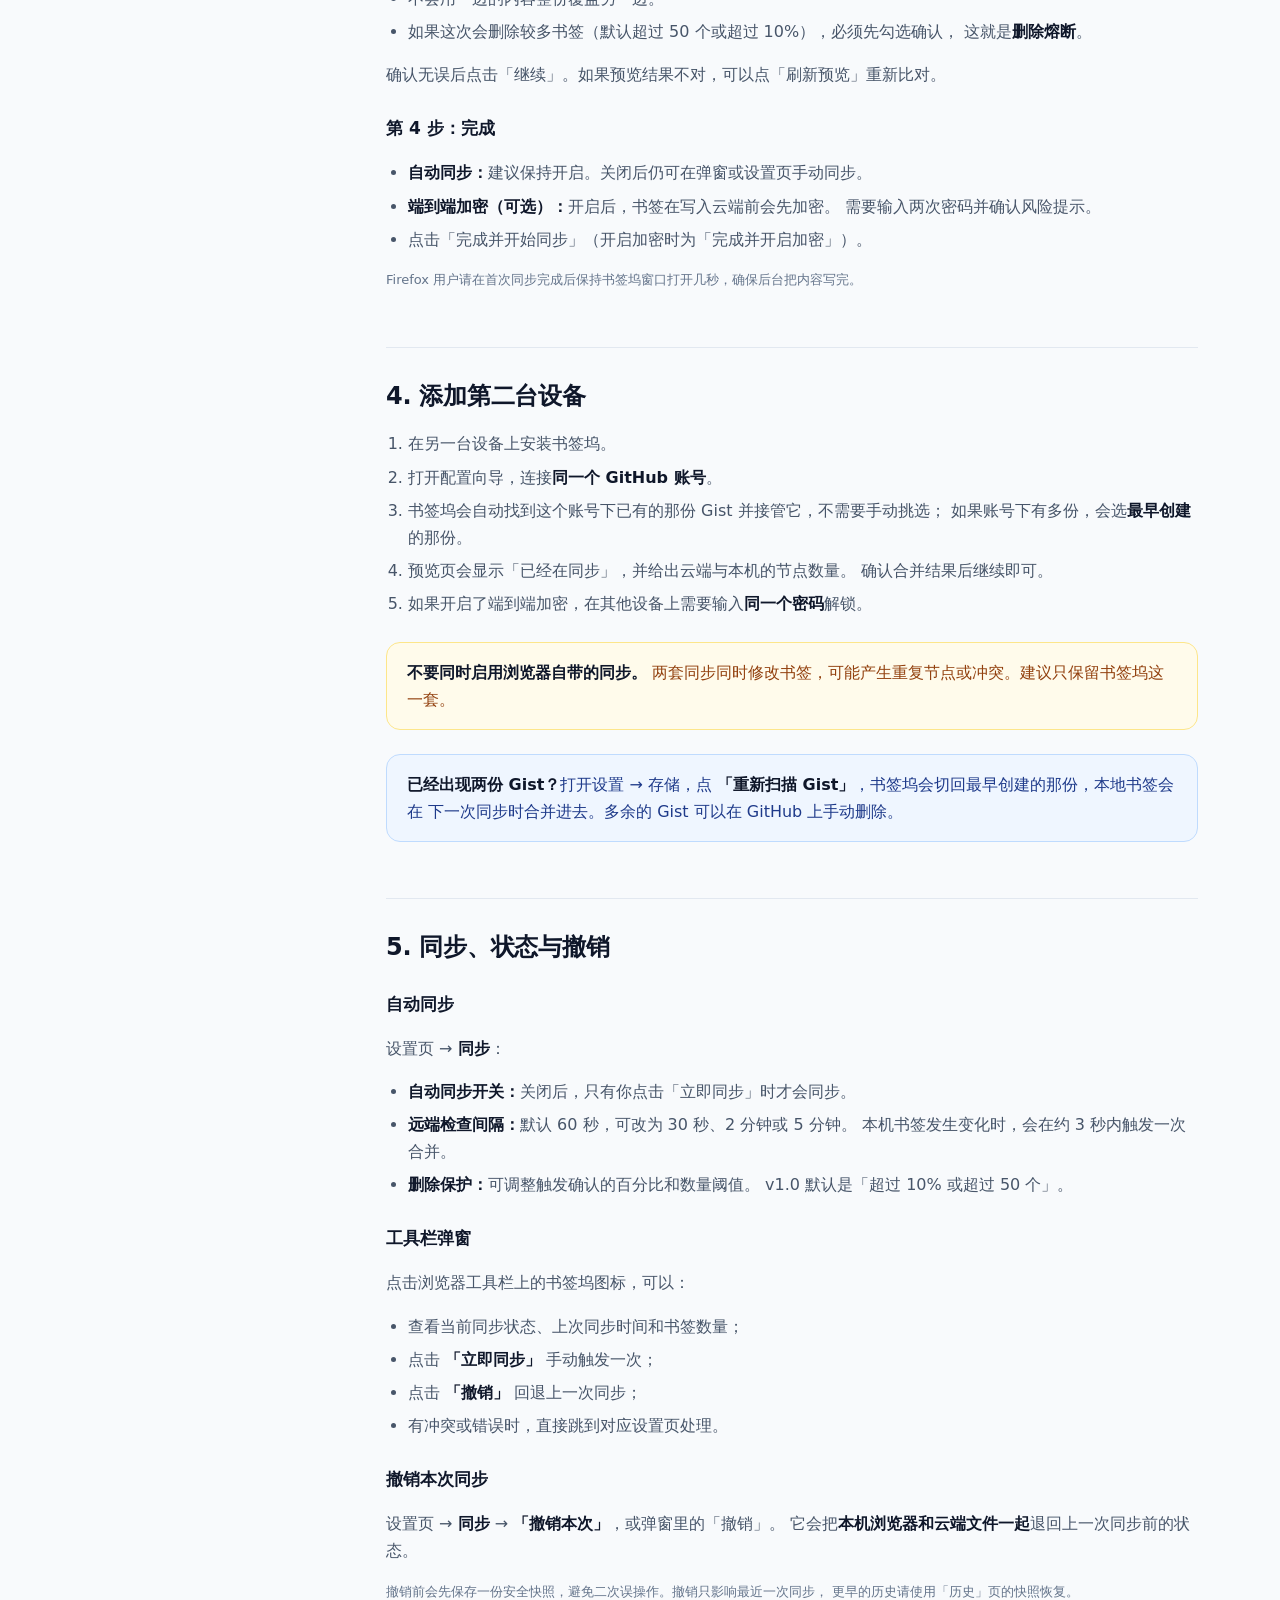
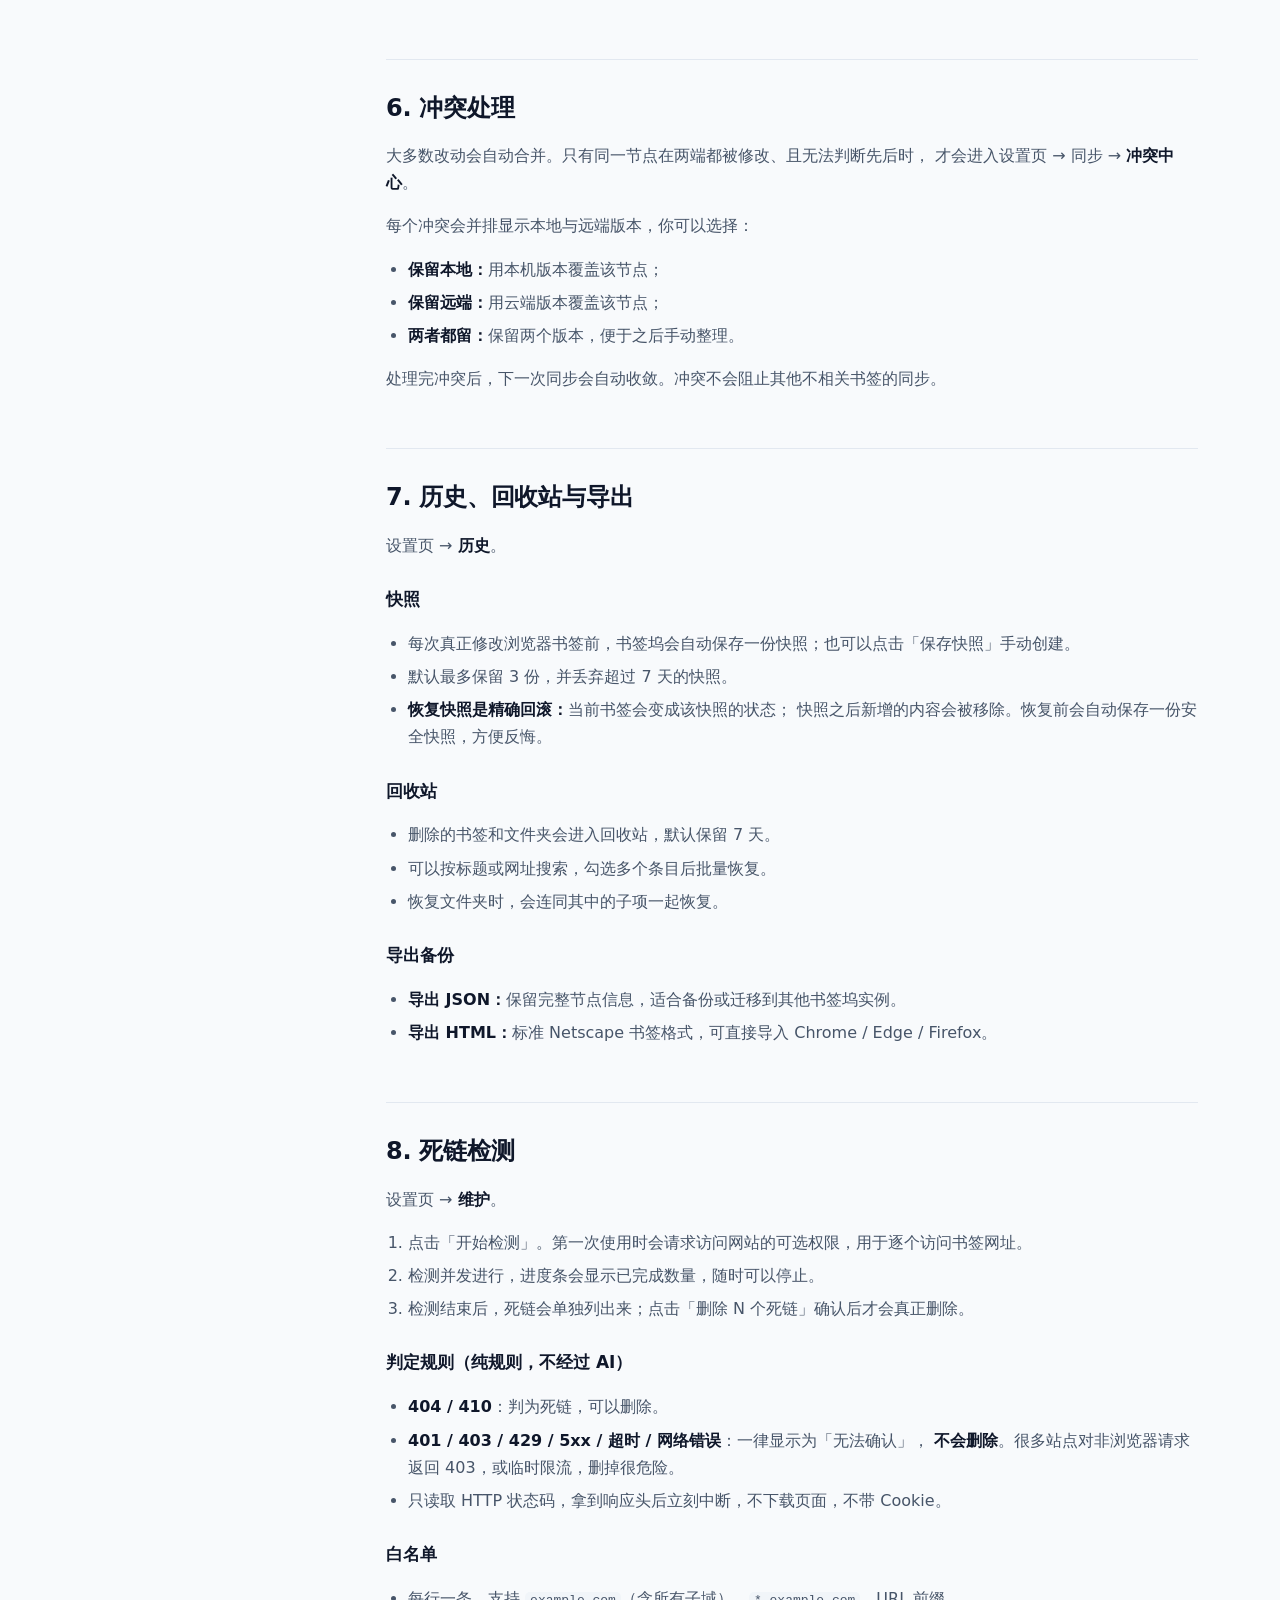
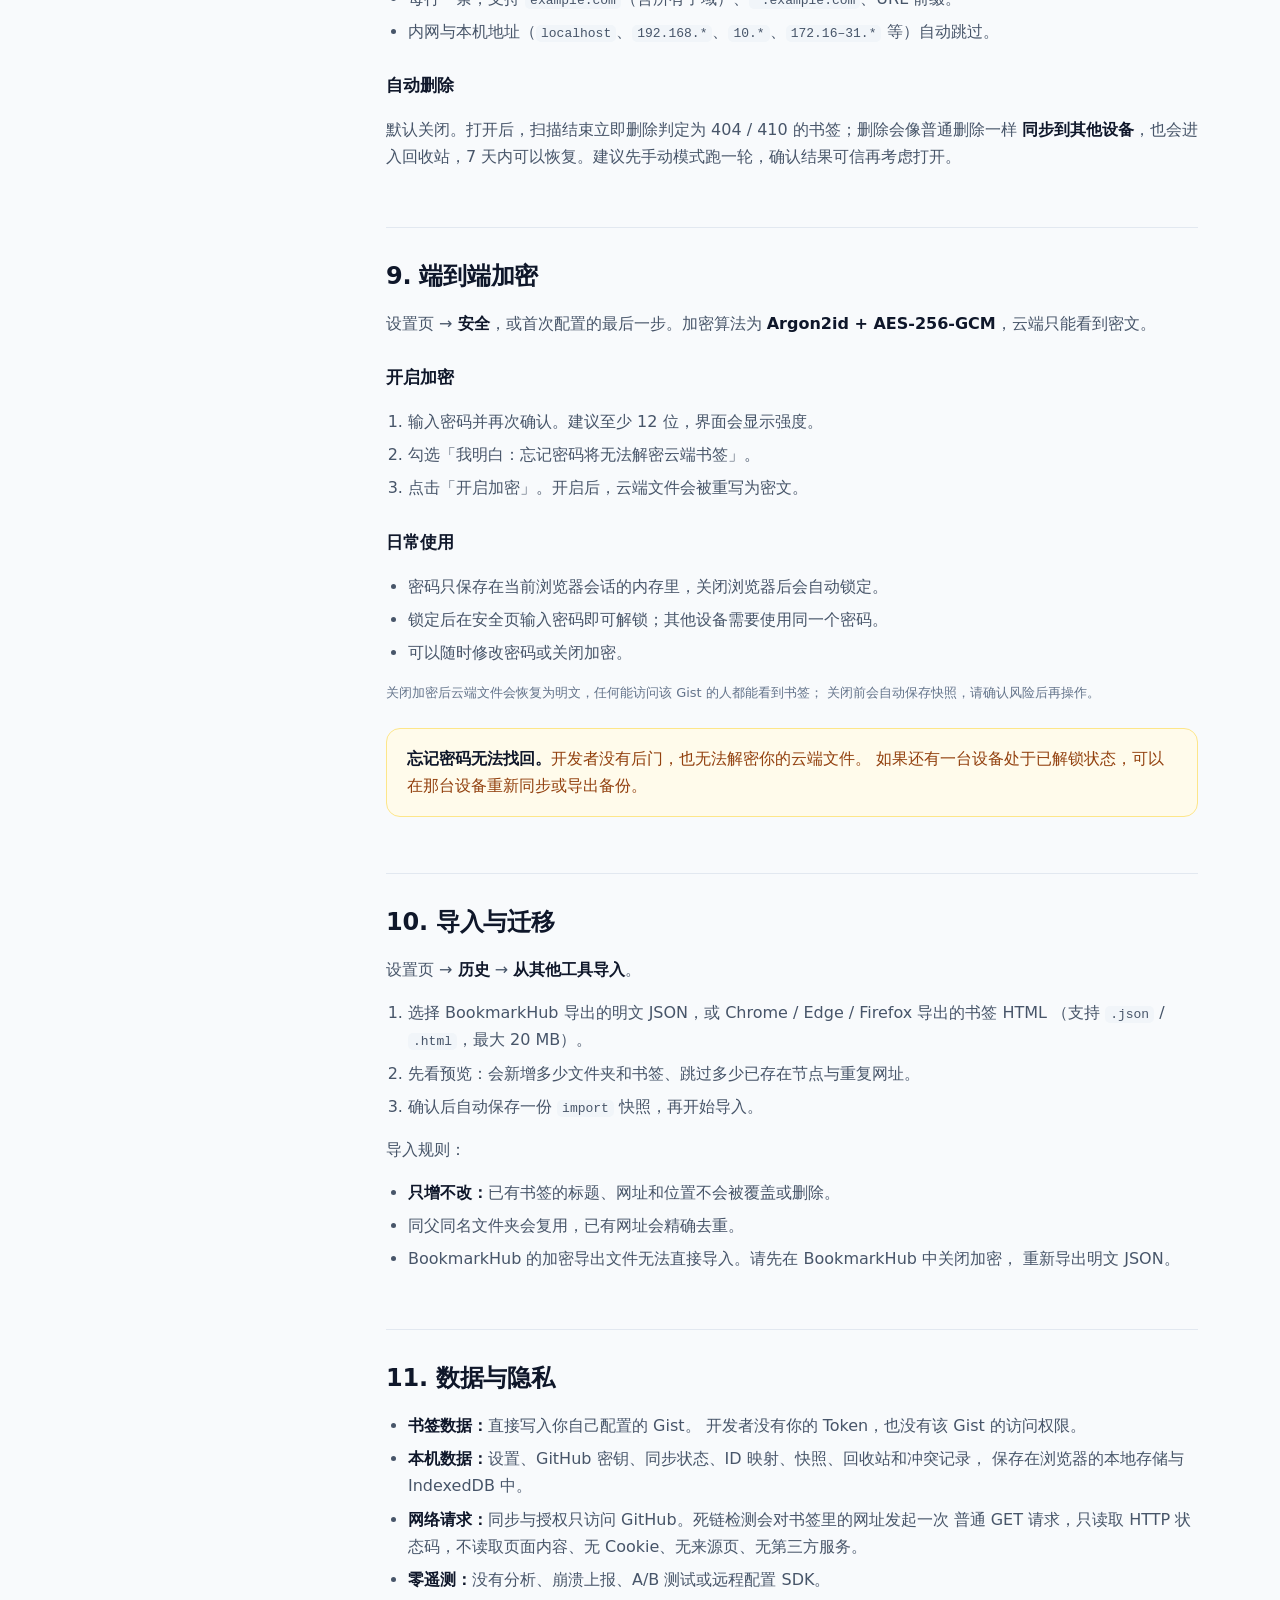
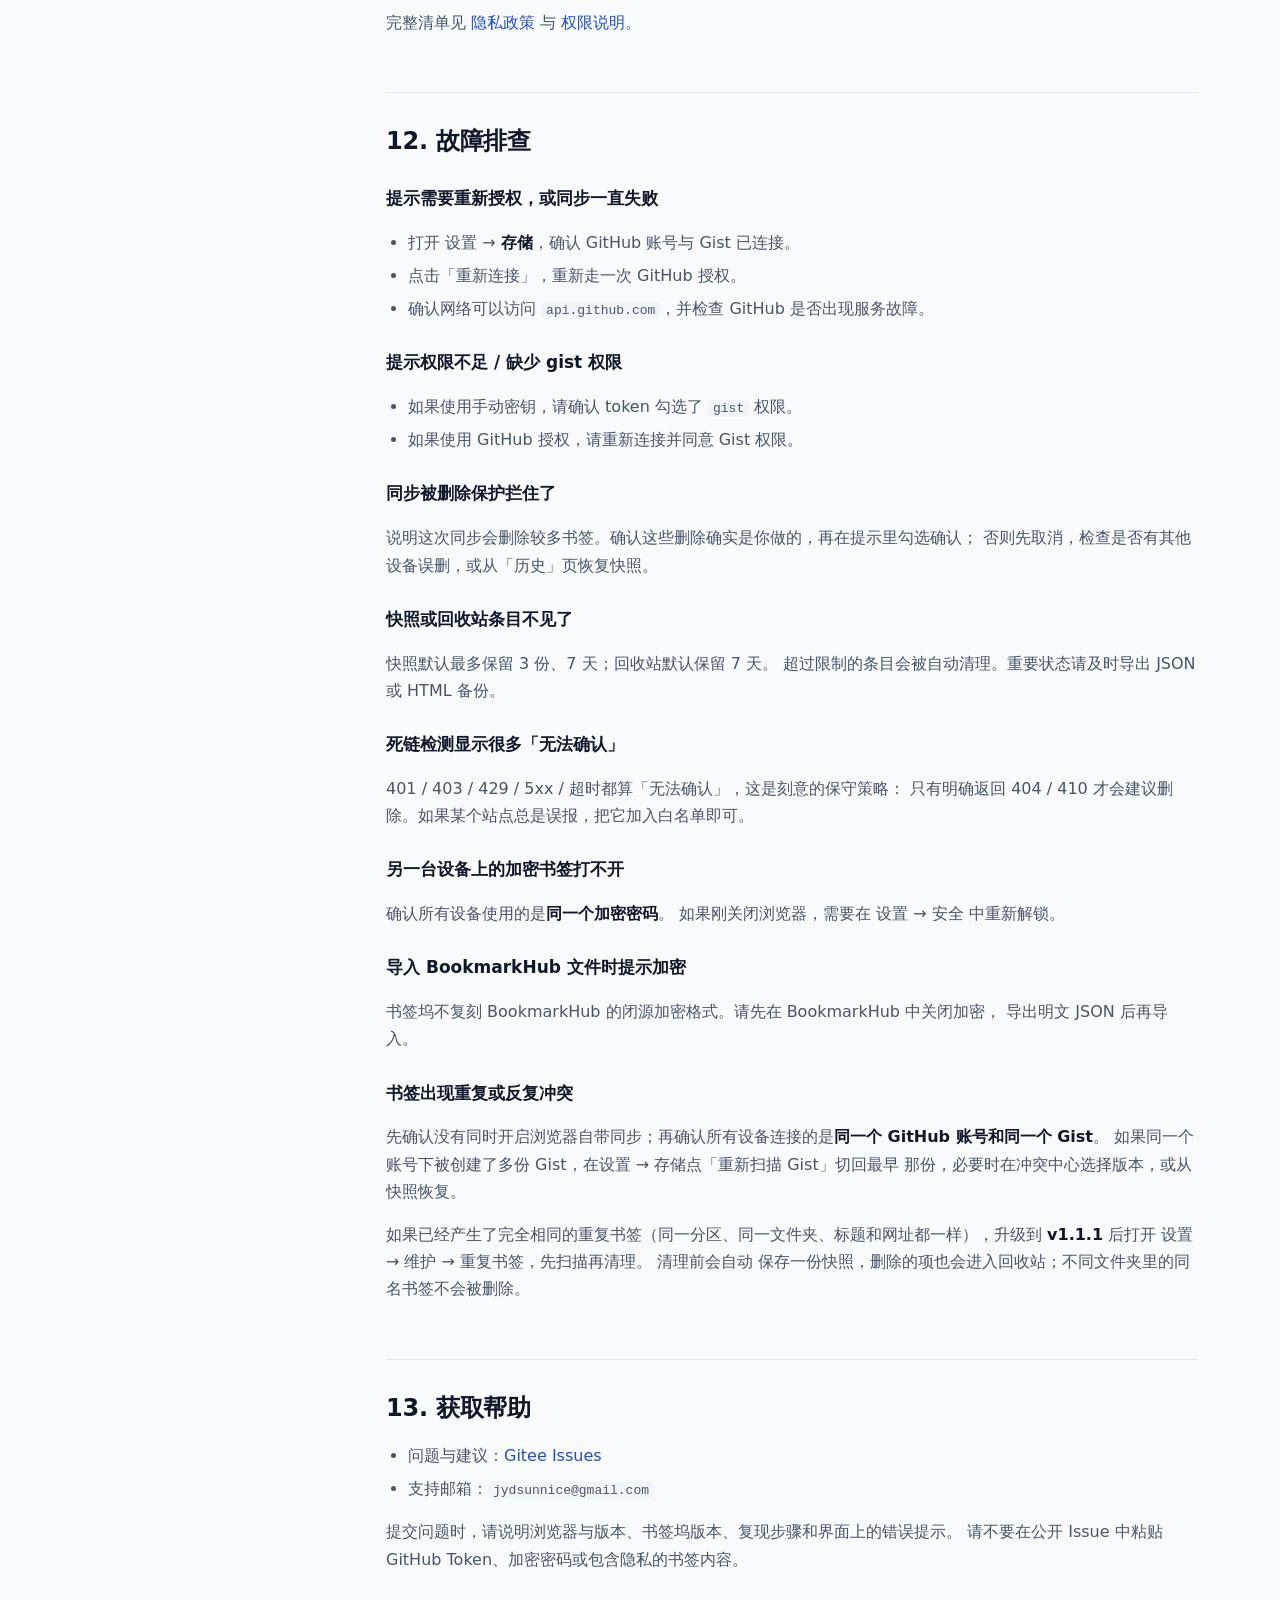
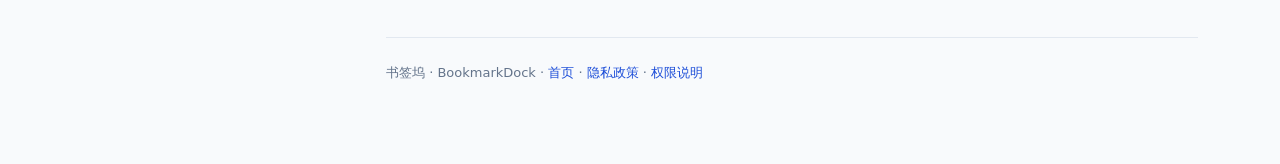
==== commit 480011ee: "docs: v1.1.1 更新（重复书签清理）" ====
--- a/guide.html
+++ b/guide.html
@@ -52,7 +52,7 @@
 
         <article class="doc-body">
           <h1>使用文档</h1>
-          <p class="meta">适用版本 1.1.0 · 最近更新 2026-11-13 · 支持 Chrome / Edge / Firefox</p>
+          <p class="meta">适用版本 1.1.1 · 最近更新 2026-11-14 · 支持 Chrome / Edge / Firefox</p>
 
           <h2 id="prepare">1. 安装前准备</h2>
           <ul>
@@ -421,6 +421,11 @@
             >。 如果同一个账号下被创建了多份 Gist，在设置 → 存储点「重新扫描 Gist」切回最早
             那份，必要时在冲突中心选择版本，或从快照恢复。
           </p>
+          <p>
+            如果已经产生了完全相同的重复书签（同一分区、同一文件夹、标题和网址都一样），升级到
+            <strong>v1.1.1</strong> 后打开 设置 → 维护 → 重复书签，先扫描再清理。 清理前会自动
+            保存一份快照，删除的项也会进入回收站；不同文件夹里的同名书签不会被删除。
+          </p>
 
           <h2 id="help">13. 获取帮助</h2>
           <ul>
